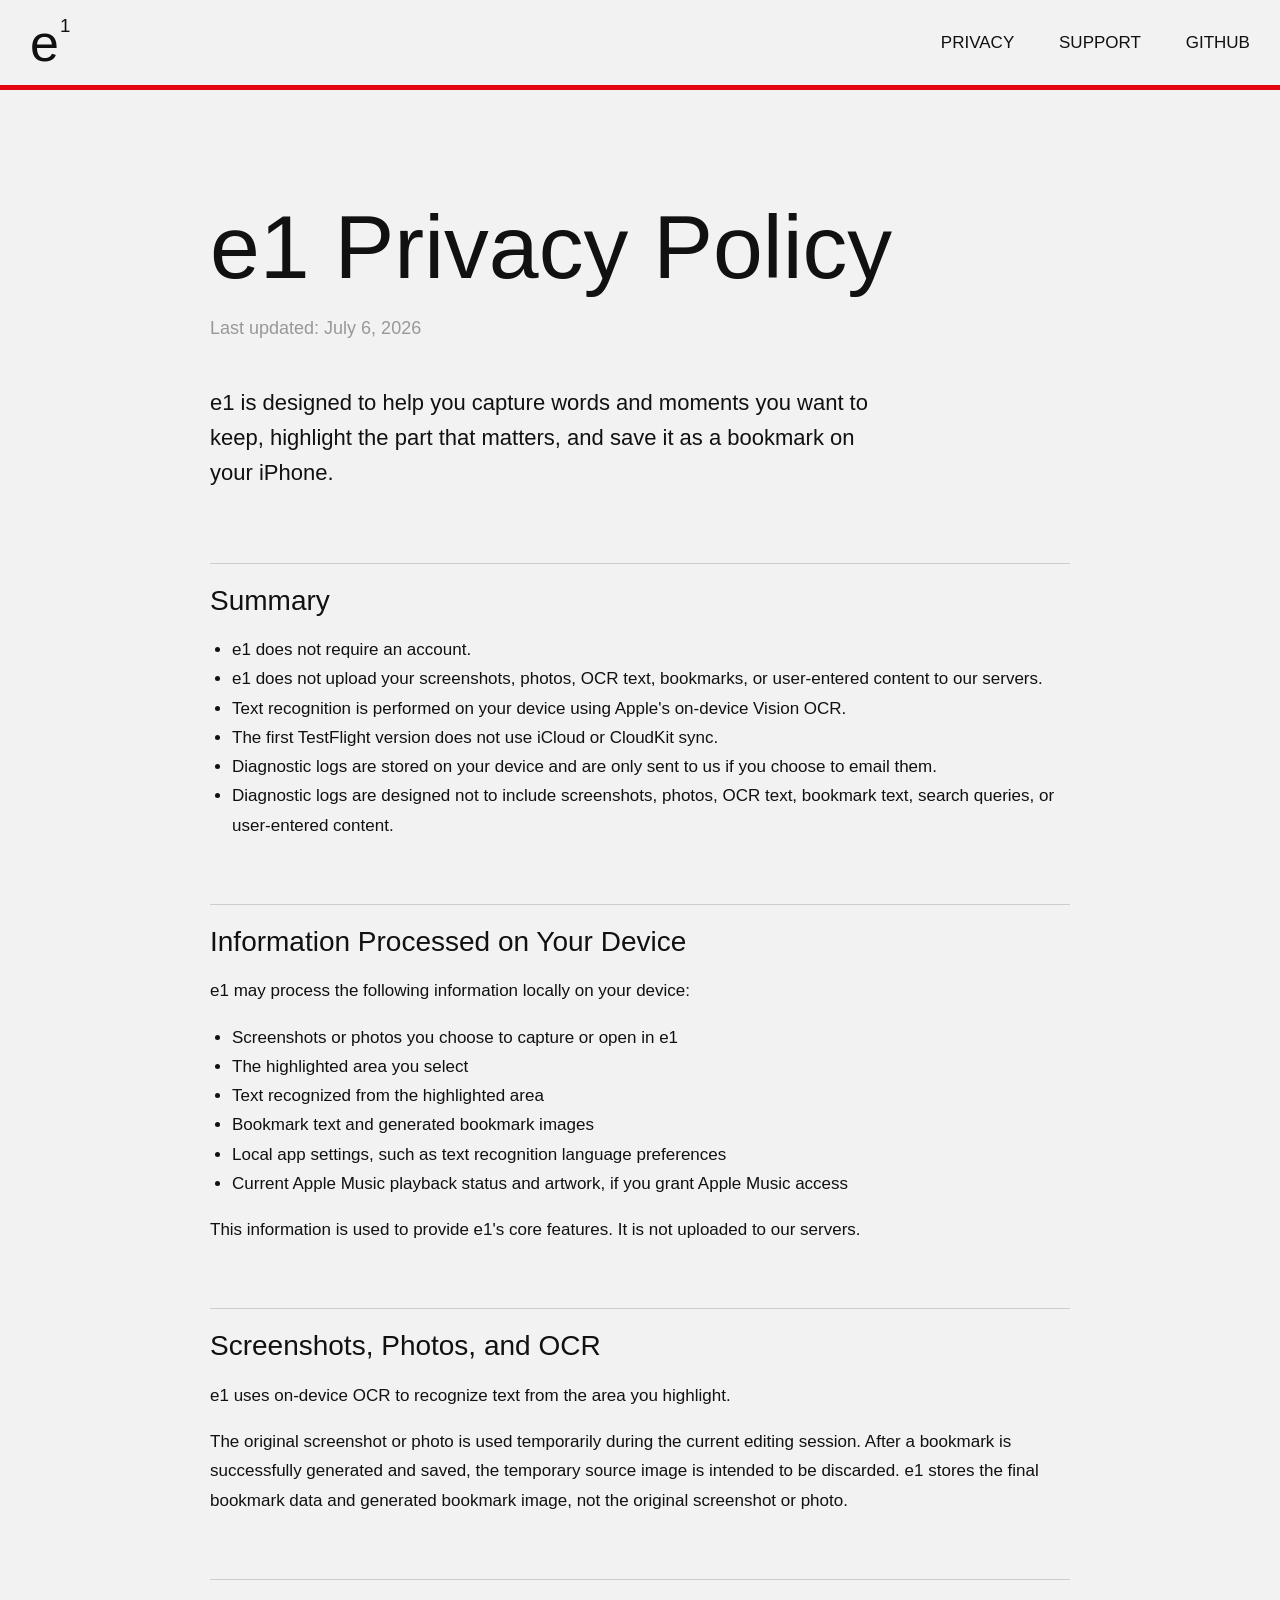
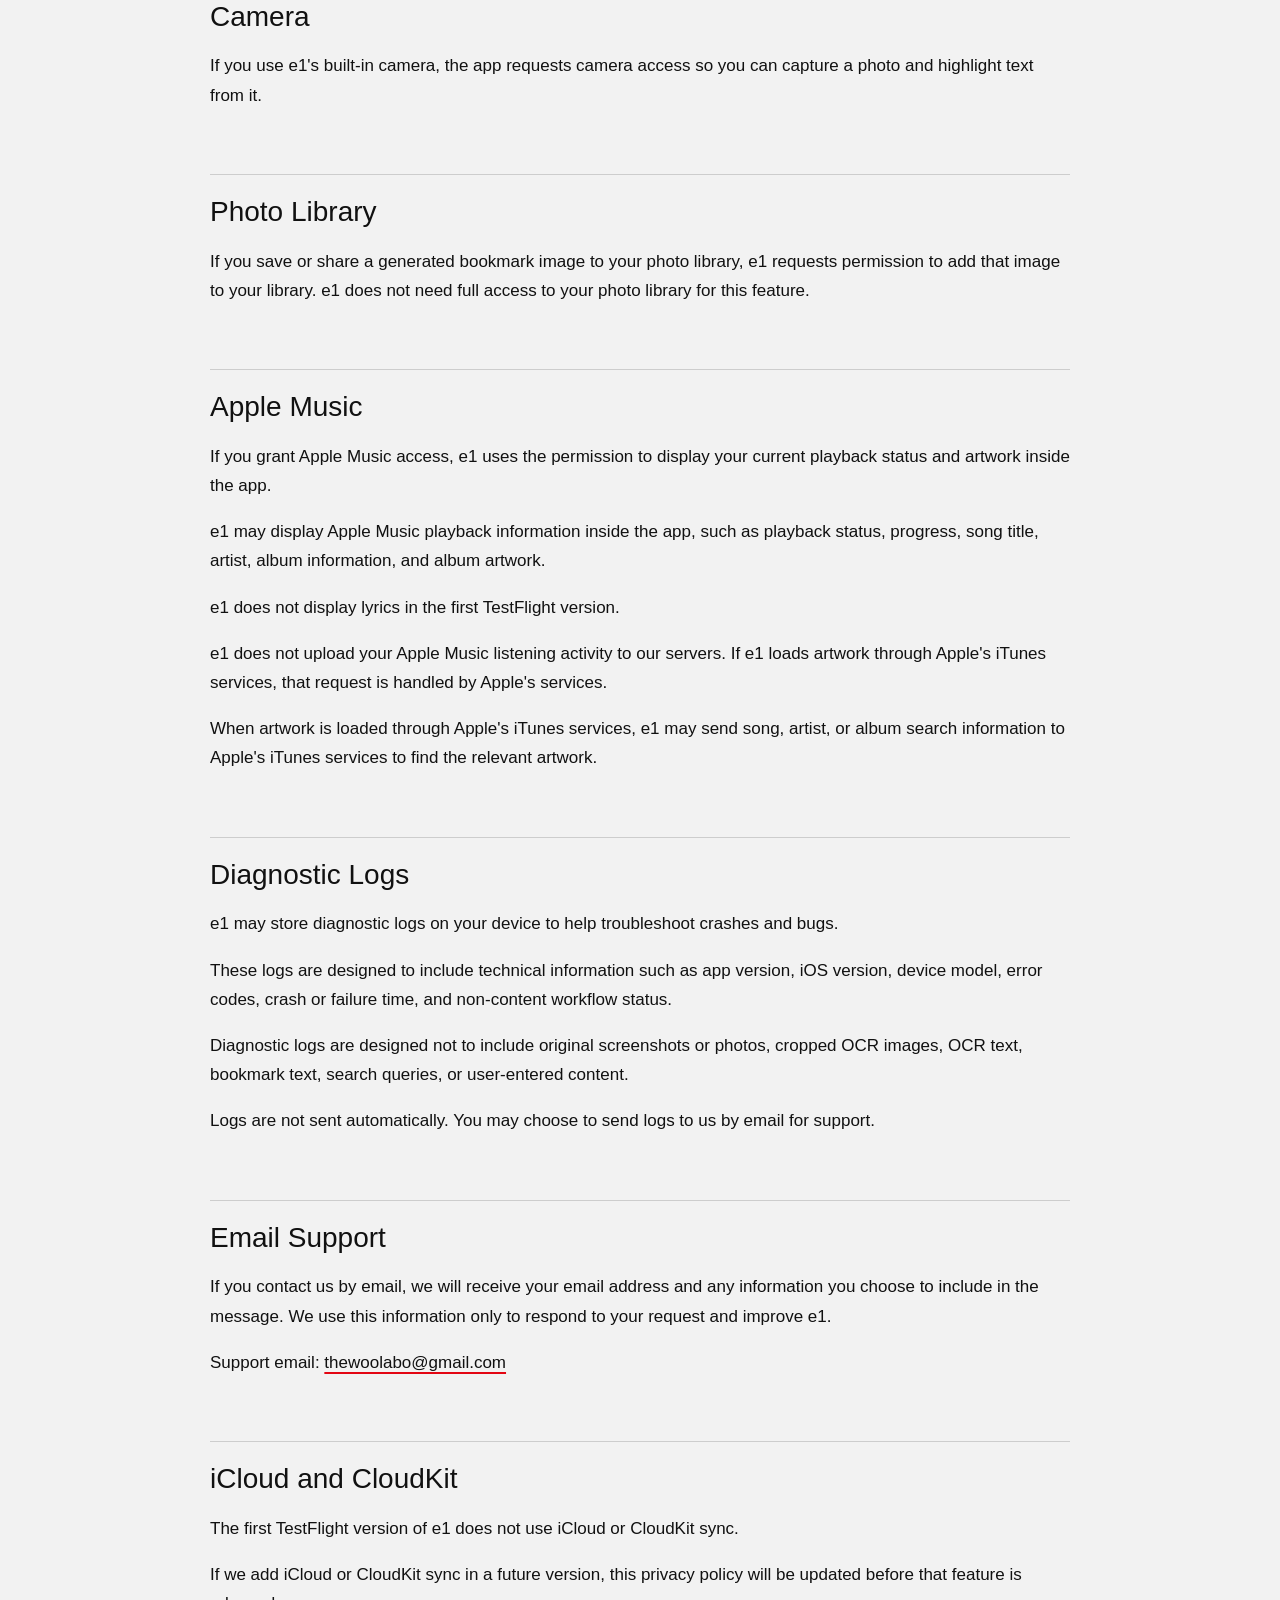
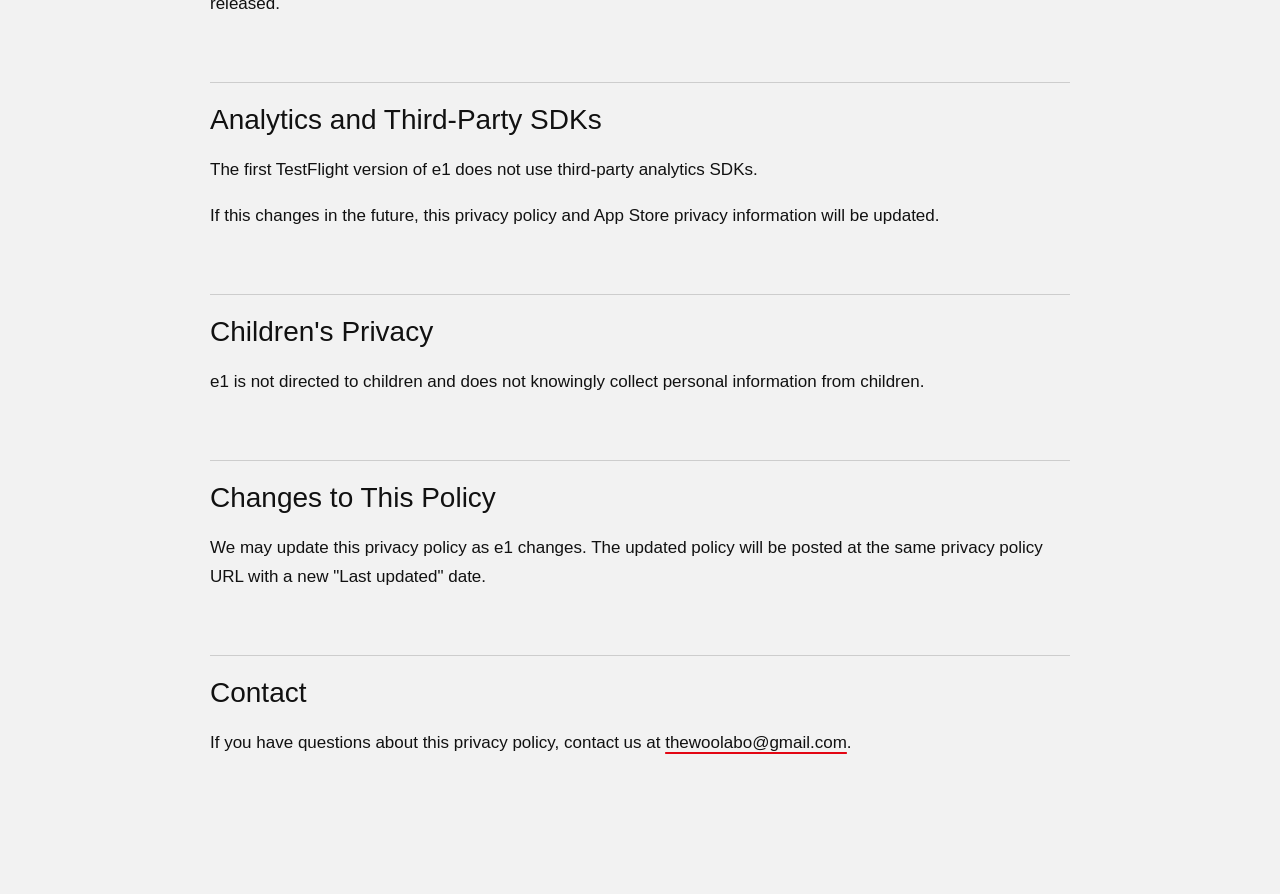
==== privacy-policy/index.html @ 87cb9648 "Add e1 site favicon" ====
<!doctype html>
<html lang="en">
<head>
  <meta charset="utf-8">
  <meta name="viewport" content="width=device-width, initial-scale=1">
  <meta name="theme-color" content="#f2f2f2">
  <meta name="description" content="Privacy Policy for the e1 iPhone app.">
  <title>e1 Privacy Policy</title>
  <link rel="icon" type="image/png" href="/assets/favicon.png">
  <link rel="stylesheet" href="/styles.css">
</head>
<body class="legal-page">
  <header class="site-header">
    <a class="brand-mark" href="/" aria-label="e1 home">e<sup>1</sup></a>
    <nav class="site-nav" aria-label="Primary navigation">
      <a href="/privacy-policy/" aria-current="page">Privacy</a>
      <a href="/support/">Support</a>
      <a href="https://github.com/woolabo" rel="noreferrer">GitHub</a>
    </nav>
  </header>

  <main class="document-layout">
    <article class="document">
      <h1>e1 Privacy Policy</h1>
      <p class="updated">Last updated: July 6, 2026</p>

      <p class="lede">e1 is designed to help you capture words and moments you want to keep, highlight the part that matters, and save it as a bookmark on your iPhone.</p>

  <h2>Summary</h2>
  <ul>
    <li>e1 does not require an account.</li>
    <li>e1 does not upload your screenshots, photos, OCR text, bookmarks, or user-entered content to our servers.</li>
    <li>Text recognition is performed on your device using Apple's on-device Vision OCR.</li>
    <li>The first TestFlight version does not use iCloud or CloudKit sync.</li>
    <li>Diagnostic logs are stored on your device and are only sent to us if you choose to email them.</li>
    <li>Diagnostic logs are designed not to include screenshots, photos, OCR text, bookmark text, search queries, or user-entered content.</li>
  </ul>

  <h2>Information Processed on Your Device</h2>
  <p>e1 may process the following information locally on your device:</p>
  <ul>
    <li>Screenshots or photos you choose to capture or open in e1</li>
    <li>The highlighted area you select</li>
    <li>Text recognized from the highlighted area</li>
    <li>Bookmark text and generated bookmark images</li>
    <li>Local app settings, such as text recognition language preferences</li>
    <li>Current Apple Music playback status and artwork, if you grant Apple Music access</li>
  </ul>
  <p>This information is used to provide e1's core features. It is not uploaded to our servers.</p>

  <h2>Screenshots, Photos, and OCR</h2>
  <p>e1 uses on-device OCR to recognize text from the area you highlight.</p>
  <p>The original screenshot or photo is used temporarily during the current editing session. After a bookmark is successfully generated and saved, the temporary source image is intended to be discarded. e1 stores the final bookmark data and generated bookmark image, not the original screenshot or photo.</p>

  <h2>Camera</h2>
  <p>If you use e1's built-in camera, the app requests camera access so you can capture a photo and highlight text from it.</p>

  <h2>Photo Library</h2>
  <p>If you save or share a generated bookmark image to your photo library, e1 requests permission to add that image to your library. e1 does not need full access to your photo library for this feature.</p>

  <h2>Apple Music</h2>
  <p>If you grant Apple Music access, e1 uses the permission to display your current playback status and artwork inside the app.</p>
  <p>e1 may display Apple Music playback information inside the app, such as playback status, progress, song title, artist, album information, and album artwork.</p>
  <p>e1 does not display lyrics in the first TestFlight version.</p>
  <p>e1 does not upload your Apple Music listening activity to our servers. If e1 loads artwork through Apple's iTunes services, that request is handled by Apple's services.</p>
  <p>When artwork is loaded through Apple's iTunes services, e1 may send song, artist, or album search information to Apple's iTunes services to find the relevant artwork.</p>

  <h2>Diagnostic Logs</h2>
  <p>e1 may store diagnostic logs on your device to help troubleshoot crashes and bugs.</p>
  <p>These logs are designed to include technical information such as app version, iOS version, device model, error codes, crash or failure time, and non-content workflow status.</p>
  <p>Diagnostic logs are designed not to include original screenshots or photos, cropped OCR images, OCR text, bookmark text, search queries, or user-entered content.</p>
  <p>Logs are not sent automatically. You may choose to send logs to us by email for support.</p>

  <h2>Email Support</h2>
  <p>If you contact us by email, we will receive your email address and any information you choose to include in the message. We use this information only to respond to your request and improve e1.</p>
  <p>Support email: <a href="mailto:thewoolabo@gmail.com">thewoolabo@gmail.com</a></p>

  <h2>iCloud and CloudKit</h2>
  <p>The first TestFlight version of e1 does not use iCloud or CloudKit sync.</p>
  <p>If we add iCloud or CloudKit sync in a future version, this privacy policy will be updated before that feature is released.</p>

  <h2>Analytics and Third-Party SDKs</h2>
  <p>The first TestFlight version of e1 does not use third-party analytics SDKs.</p>
  <p>If this changes in the future, this privacy policy and App Store privacy information will be updated.</p>

  <h2>Children's Privacy</h2>
  <p>e1 is not directed to children and does not knowingly collect personal information from children.</p>

  <h2>Changes to This Policy</h2>
  <p>We may update this privacy policy as e1 changes. The updated policy will be posted at the same privacy policy URL with a new "Last updated" date.</p>

  <h2>Contact</h2>
      <p>If you have questions about this privacy policy, contact us at <a href="mailto:thewoolabo@gmail.com">thewoolabo@gmail.com</a>.</p>
    </article>
  </main>
</body>
</html>
---- styles.css ----
:root {
  --paper: #f2f2f2;
  --ink: #111111;
  --red: #e30613;
  --blue: #0055cc;
  --yellow: #ffd100;
  --muted: #989898;
  --line: #cdcdcd;
  --header-height: 90px;
  --action-height: 116px;
  color-scheme: light;
  font-family: "Helvetica Neue", Helvetica, Arial, sans-serif;
  font-synthesis: none;
}

* {
  box-sizing: border-box;
}

html {
  background: var(--paper);
  color: var(--ink);
}

body {
  margin: 0;
  background: var(--paper);
  color: var(--ink);
}

a {
  color: inherit;
}

.home-page {
  min-height: 100dvh;
  display: grid;
  grid-template-rows: var(--header-height) minmax(0, 1fr) var(--action-height);
  overflow: hidden;
}

.site-header {
  min-width: 0;
  display: flex;
  align-items: center;
  justify-content: space-between;
  gap: 28px;
  padding: 0 clamp(30px, 2.35vw, 48px);
  border-bottom: 5px solid var(--red);
  background: var(--paper);
}

.brand-mark {
  display: inline-flex;
  align-items: flex-start;
  color: var(--ink);
  font-size: 52px;
  font-weight: 400;
  line-height: 1;
  letter-spacing: 0;
  text-decoration: none;
}

.brand-mark sup,
.action sup {
  position: relative;
  top: 0.02em;
  margin-left: 1px;
  font-size: 0.36em;
  line-height: 1;
}

.site-nav {
  display: flex;
  align-items: center;
  gap: clamp(32px, 3.5vw, 64px);
  white-space: nowrap;
}

.site-nav a {
  position: relative;
  color: var(--ink);
  font-size: 17px;
  font-weight: 400;
  line-height: 1;
  letter-spacing: 0;
  text-decoration: none;
  text-transform: uppercase;
}

.site-nav a::after {
  position: absolute;
  right: 0;
  bottom: -7px;
  left: 0;
  height: 1px;
  background: currentColor;
  content: "";
  opacity: 0;
  transform: scaleX(0.5);
  transition: opacity 160ms ease, transform 160ms ease;
}

.site-nav a:hover::after,
.site-nav a:focus-visible::after {
  opacity: 1;
  transform: scaleX(1);
}

.hero {
  min-height: 0;
  display: grid;
  grid-template-columns: repeat(12, minmax(0, 1fr));
  overflow: hidden;
  background:
    linear-gradient(to right, transparent calc(100% - 1px), rgba(205, 205, 205, 0.34) calc(100% - 1px)) 0 0 / 25% 100%,
    var(--paper);
}

.hero-copy {
  min-width: 0;
  grid-column: 1 / span 7;
  align-self: center;
  padding: clamp(28px, 4vw, 80px) 28px clamp(30px, 5vw, 78px) clamp(38px, 4.75vw, 80px);
}

.hero h1 {
  max-width: 910px;
  margin: 0;
  font-size: clamp(80px, 9.25vw, 158px);
  font-weight: 300;
  line-height: 0.91;
  letter-spacing: 0;
}

.hero-description {
  margin: clamp(36px, 5vh, 64px) 0 0;
  font-size: clamp(19px, 1.38vw, 24px);
  font-weight: 400;
  line-height: 1.48;
  letter-spacing: 0;
}

.hero-note {
  margin: clamp(48px, 8vh, 90px) 0 0;
  color: var(--muted);
  font-size: clamp(16px, 1.15vw, 20px);
  font-weight: 400;
  line-height: 1.4;
}

.device-stage {
  position: relative;
  min-width: 0;
  grid-column: 8 / -1;
  display: grid;
  place-items: center;
  padding: 20px 34px 28px 18px;
}

.iphone {
  position: relative;
  width: min(
    18.8vw,
    calc((100dvh - var(--header-height) - var(--action-height) - 56px) * 0.4613),
    314px
  );
  min-width: 200px;
  aspect-ratio: 393 / 852;
  border: 4px solid #66666a;
  border-radius: 55px;
  background: #161618;
  box-shadow:
    inset 0 0 0 2px #090909,
    inset 0 0 0 6px #2c2c2e,
    0 17px 22px rgba(17, 17, 17, 0.14);
}

.iphone-screen {
  position: absolute;
  inset: 9px;
  overflow: hidden;
  border: 1px solid #050505;
  border-radius: 43px;
  background: var(--paper);
}

.iphone-screen img {
  display: block;
  width: 100%;
  height: 100%;
  object-fit: cover;
  object-position: center;
  user-select: none;
}

.dynamic-island {
  position: absolute;
  top: 12px;
  left: 50%;
  width: 31%;
  height: 27px;
  border-radius: 999px;
  background: #050505;
  box-shadow: inset -9px 0 12px rgba(255, 255, 255, 0.025);
  transform: translateX(-50%);
}

.iphone-button {
  position: absolute;
  z-index: -1;
  display: block;
  width: 4px;
  border-radius: 3px 0 0 3px;
  background: #46464a;
}

.iphone-button-silent {
  top: 106px;
  left: -7px;
  height: 29px;
}

.iphone-button-volume-up {
  top: 155px;
  left: -7px;
  height: 55px;
}

.iphone-button-volume-down {
  top: 220px;
  left: -7px;
  height: 55px;
}

.iphone-button-power {
  top: 170px;
  right: -7px;
  height: 83px;
  border-radius: 0 3px 3px 0;
}

.action-grid {
  display: grid;
  grid-template-columns: repeat(4, minmax(0, 1fr));
  border-top: 1px solid var(--line);
}

.action {
  min-width: 0;
  display: flex;
  align-items: center;
  justify-content: space-between;
  gap: 20px;
  padding: 0 clamp(30px, 2.65vw, 48px);
  border-right: 1px solid var(--line);
  font-size: clamp(17px, 1.35vw, 21px);
  font-weight: 400;
  line-height: 1;
  letter-spacing: 0.065em;
  text-decoration: none;
  text-transform: uppercase;
  transition: filter 150ms ease;
}

.action:last-child {
  border-right: 0;
}

.action:hover,
.action:focus-visible {
  filter: brightness(0.94);
  outline: none;
}

.action-shortcut {
  color: #ffffff;
  background: var(--red);
}

.action-shortcut[aria-disabled="true"] {
  cursor: default;
}

.action-privacy {
  color: #ffffff;
  background: var(--blue);
}

.action-support {
  color: var(--ink);
  background: var(--yellow);
}

.action-about {
  color: var(--ink);
  background: var(--paper);
}

.action-arrow {
  flex: 0 0 auto;
  font-size: 42px;
  font-weight: 300;
  line-height: 1;
  letter-spacing: 0;
}

.legal-page {
  min-height: 100dvh;
  background: var(--paper);
}

.legal-page .site-header {
  position: sticky;
  top: 0;
  z-index: 2;
  height: var(--header-height);
}

.document-layout {
  display: grid;
  grid-template-columns: minmax(26px, 1fr) minmax(0, 860px) minmax(26px, 1fr);
  min-height: calc(100dvh - var(--header-height));
}

.document {
  grid-column: 2;
  padding: clamp(72px, 9vw, 136px) 0 120px;
}

.document h1 {
  max-width: 780px;
  margin: 0 0 24px;
  font-size: clamp(52px, 7vw, 104px);
  font-weight: 300;
  line-height: 0.95;
  letter-spacing: 0;
}

.document .updated,
.document .lede {
  color: var(--muted);
  font-size: 18px;
  line-height: 1.6;
}

.document .lede {
  max-width: 690px;
  margin: 42px 0 72px;
  color: var(--ink);
  font-size: 22px;
}

.document h2 {
  margin: 64px 0 18px;
  padding-top: 20px;
  border-top: 1px solid var(--line);
  font-size: 28px;
  font-weight: 500;
  line-height: 1.2;
}

.document p,
.document li {
  font-size: 17px;
  line-height: 1.72;
}

.document ul {
  padding-left: 22px;
}

.document a {
  text-decoration-color: var(--red);
  text-decoration-thickness: 2px;
  text-underline-offset: 4px;
}

.support-actions {
  display: grid;
  grid-template-columns: 1fr 1fr;
  margin-top: 58px;
  border: 1px solid var(--line);
}

.support-actions a {
  display: flex;
  min-height: 112px;
  align-items: center;
  justify-content: space-between;
  padding: 28px 32px;
  border-right: 1px solid var(--line);
  font-size: 20px;
  text-decoration: none;
  text-transform: uppercase;
}

.support-actions a:last-child {
  border-right: 0;
}

@media (max-width: 1100px) {
  :root {
    --header-height: 78px;
    --action-height: 104px;
  }

  .hero-copy {
    grid-column: 1 / span 7;
    padding-left: 38px;
  }

  .hero h1 {
    font-size: clamp(68px, 8.6vw, 104px);
  }

  .iphone {
    width: min(
      27vw,
      calc((100dvh - var(--header-height) - var(--action-height) - 48px) * 0.4613),
      310px
    );
    min-width: 220px;
  }

  .action {
    padding: 0 26px;
  }

  .action-arrow {
    font-size: 34px;
  }
}

@media (max-width: 760px) {
  :root {
    --header-height: 72px;
  }

  .home-page {
    display: block;
    overflow: visible;
  }

  .site-header {
    height: var(--header-height);
    padding: 0 20px;
    border-bottom-width: 4px;
  }

  .brand-mark {
    font-size: 42px;
  }

  .site-nav {
    gap: 20px;
  }

  .site-nav a {
    font-size: 13px;
  }

  .site-nav a:last-child {
    display: none;
  }

  .hero {
    display: flex;
    min-height: auto;
    flex-direction: column;
    background: var(--paper);
  }

  .hero-copy {
    padding: 66px 20px 54px;
  }

  .hero h1 {
    font-size: clamp(62px, 19vw, 92px);
  }

  .hero-description {
    margin-top: 36px;
    font-size: 18px;
  }

  .hero-description br {
    display: none;
  }

  .hero-note {
    margin-top: 42px;
    font-size: 15px;
  }

  .device-stage {
    min-height: 640px;
    padding: 34px 20px 64px;
    border-top: 1px solid var(--line);
  }

  .iphone {
    width: min(76vw, 318px);
    min-width: 0;
  }

  .action-grid {
    grid-template-columns: 1fr 1fr;
  }

  .action {
    min-height: 100px;
    padding: 0 20px;
    border-bottom: 1px solid var(--line);
    font-size: 14px;
  }

  .action:nth-child(2) {
    border-right: 0;
  }

  .action-arrow {
    font-size: 30px;
  }

  .document-layout {
    display: block;
    min-height: 0;
    padding: 0 20px;
  }

  .document {
    padding: 68px 0 88px;
  }

  .document h1 {
    font-size: clamp(48px, 15vw, 72px);
  }

  .document .lede {
    margin-bottom: 52px;
    font-size: 19px;
  }

  .document h2 {
    margin-top: 52px;
    font-size: 24px;
  }

  .support-actions {
    grid-template-columns: 1fr;
  }

  .support-actions a,
  .support-actions a:last-child {
    border-right: 0;
  }

  .support-actions a:first-child {
    border-bottom: 1px solid var(--line);
  }
}

@media (max-width: 430px) {
  .site-nav {
    gap: 16px;
  }

  .site-nav a {
    font-size: 12px;
  }

  .hero h1 {
    font-size: 17.5vw;
  }

  .device-stage {
    min-height: 600px;
  }

  .action {
    letter-spacing: 0.035em;
  }
}

@media (prefers-reduced-motion: reduce) {
  *,
  *::before,
  *::after {
    scroll-behavior: auto !important;
    transition-duration: 0.01ms !important;
  }
}
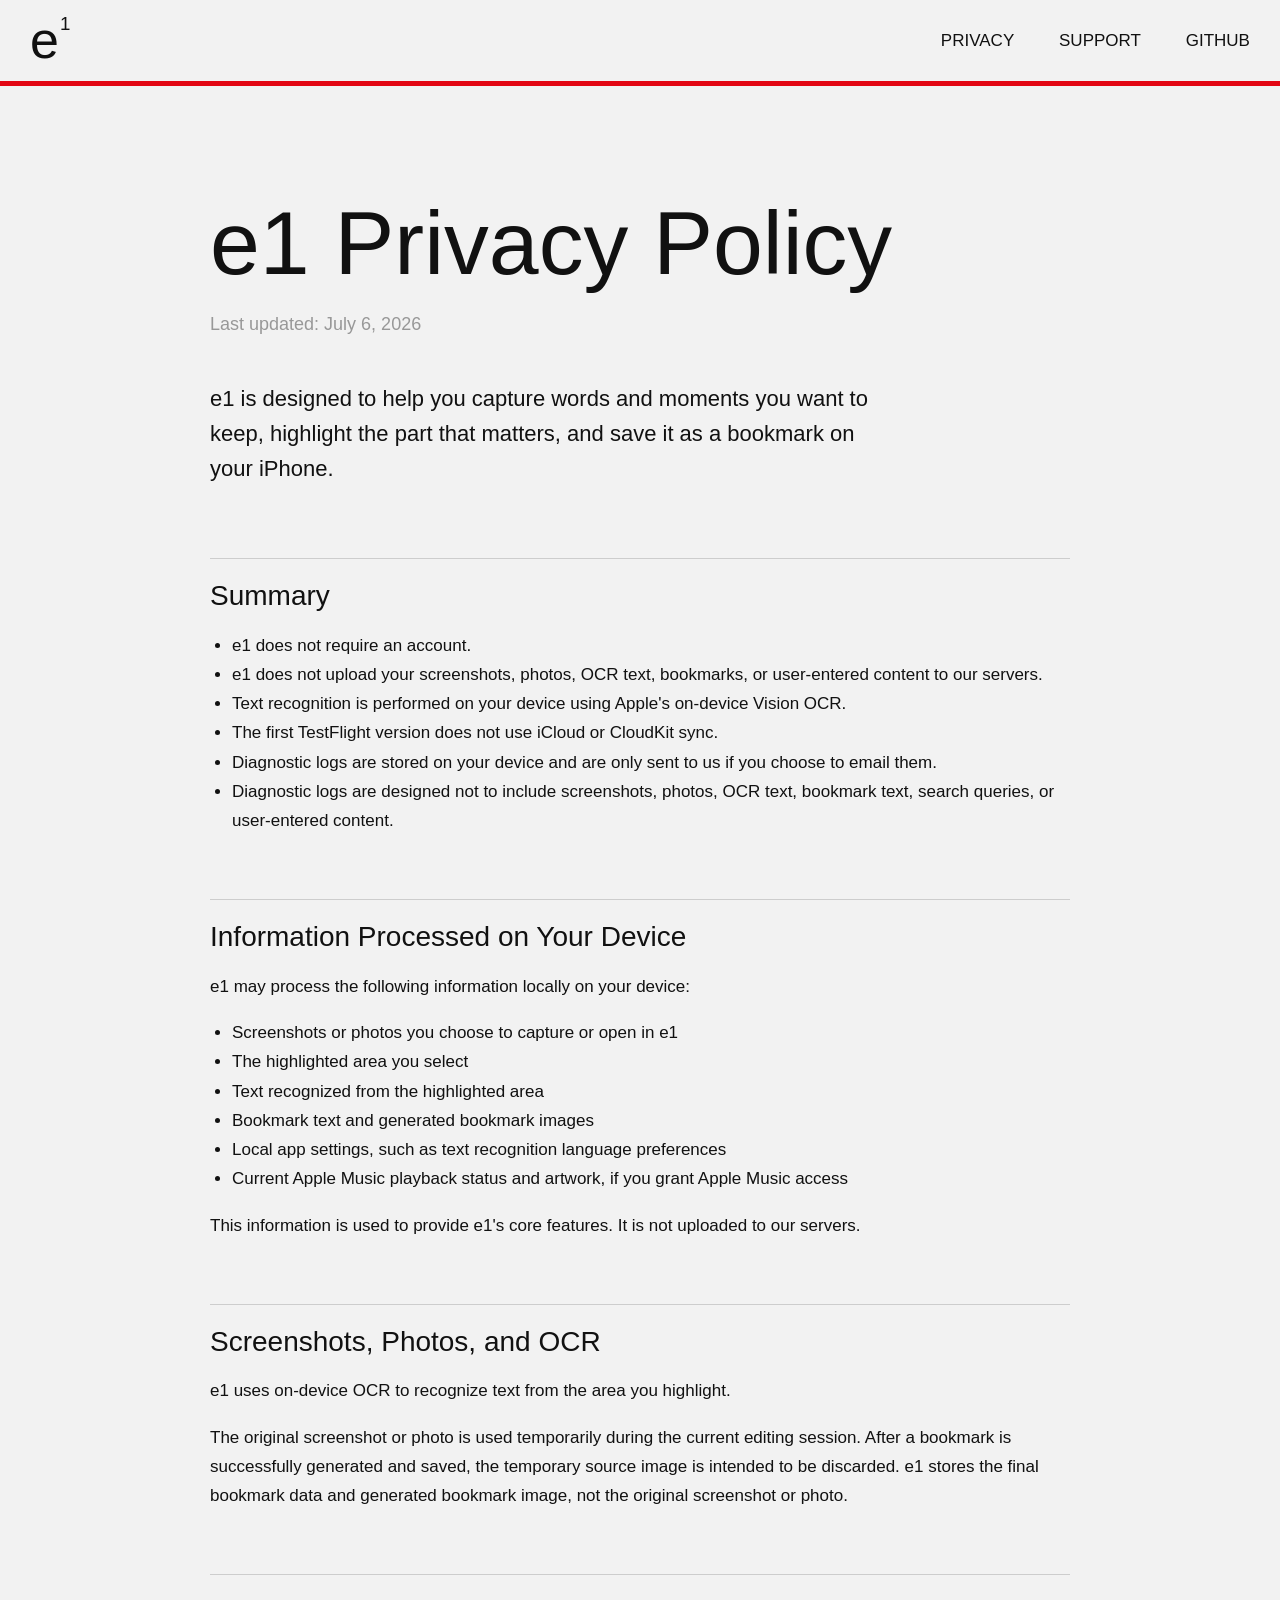
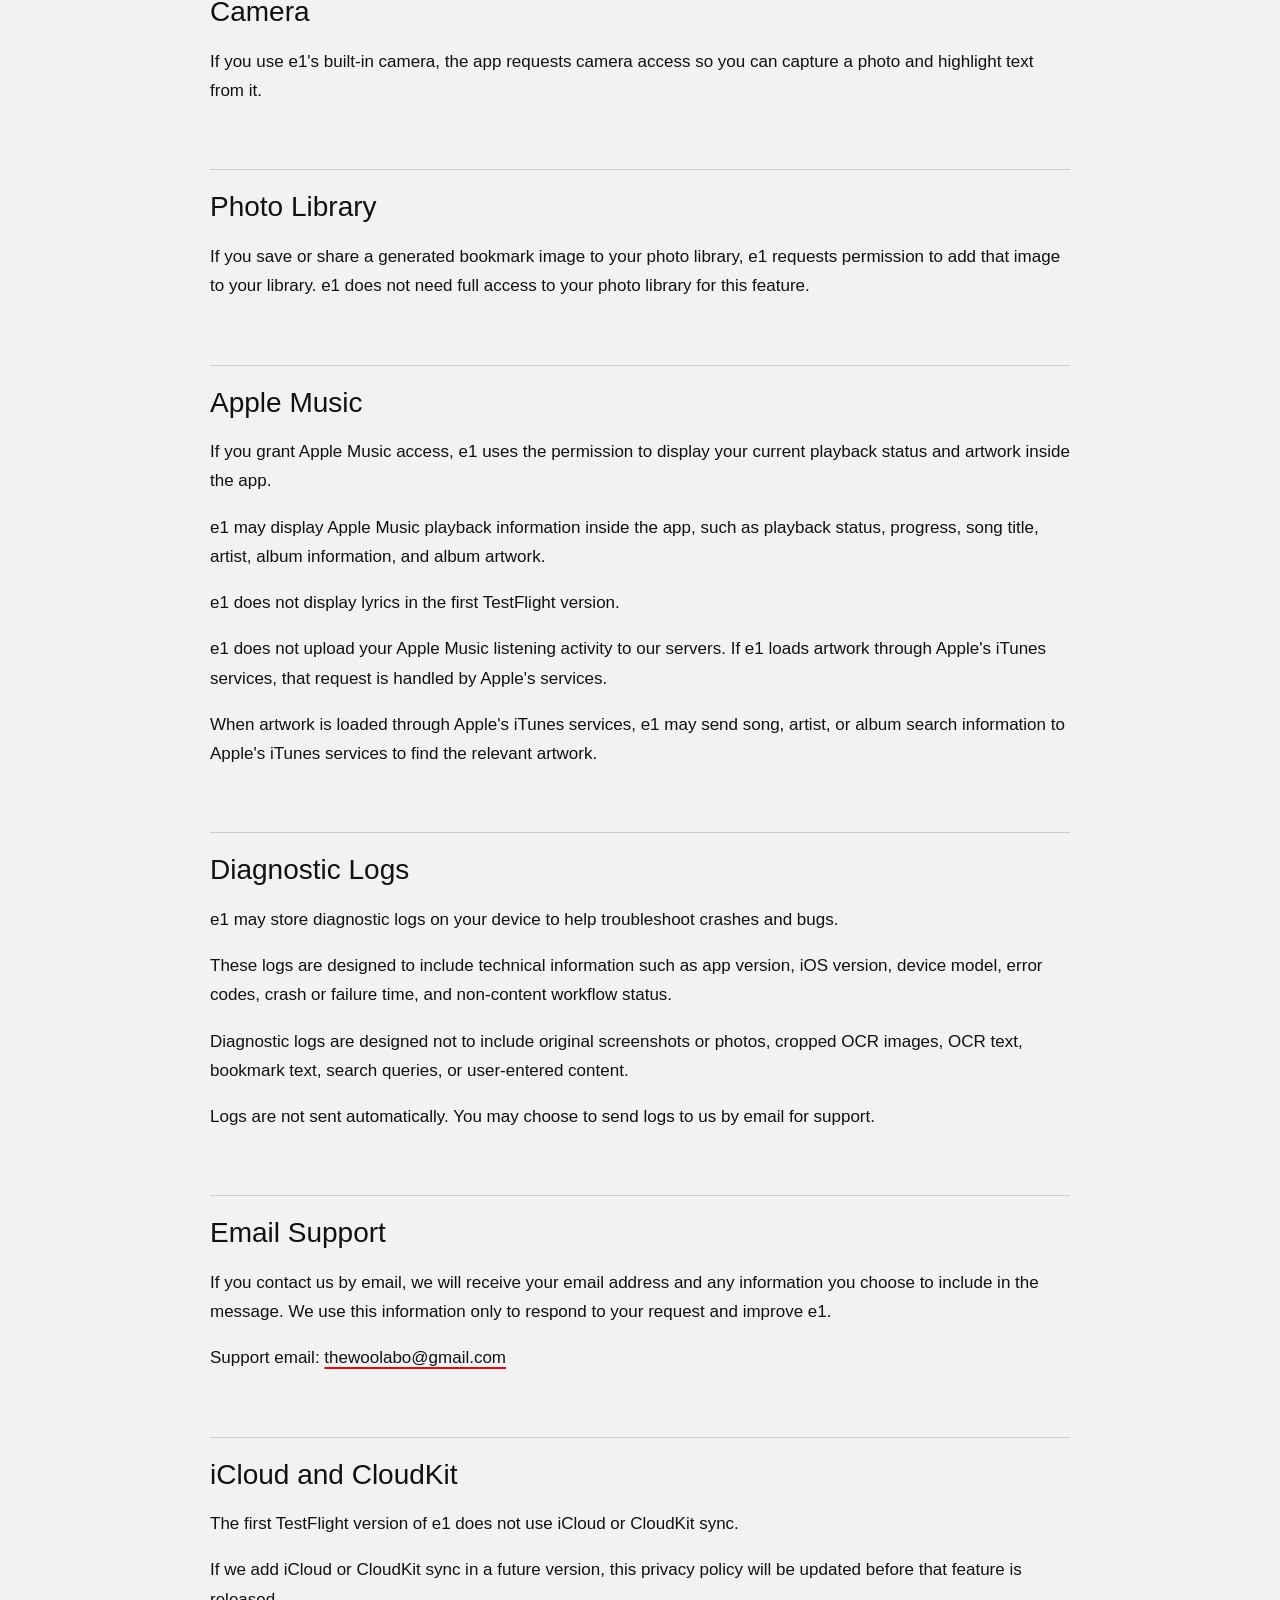
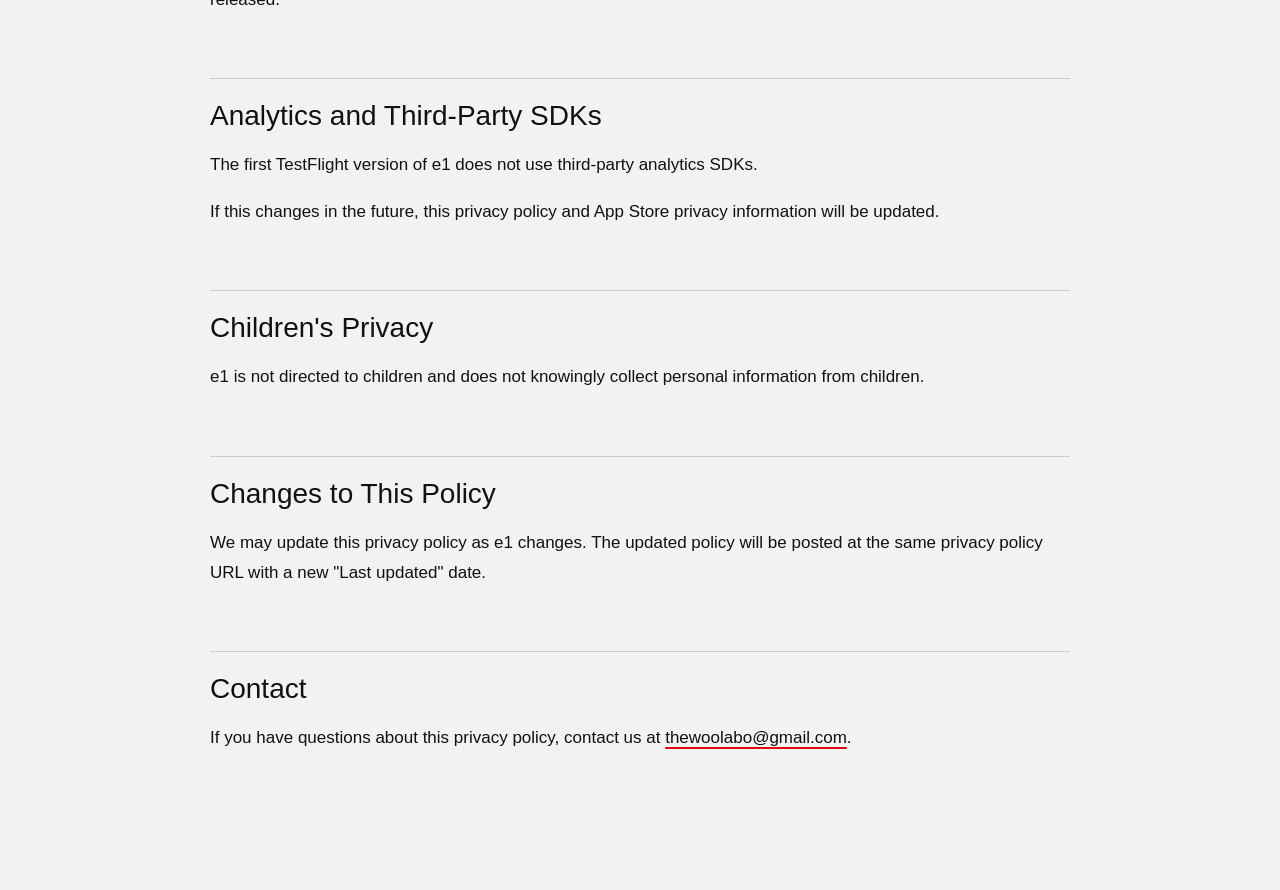
==== commit c988d531: "Add localized shortcut downloads" ====
--- a/privacy-policy/index.html
+++ b/privacy-policy/index.html
@@ -6,7 +6,8 @@
   <meta name="theme-color" content="#f2f2f2">
   <meta name="description" content="Privacy Policy for the e1 iPhone app.">
   <title>e1 Privacy Policy</title>
-  <link rel="icon" type="image/png" href="/assets/favicon.png">
+  <link rel="icon" type="image/png" href="/assets/app-icon.png">
+  <link rel="apple-touch-icon" href="/assets/app-icon.png">
   <link rel="stylesheet" href="/styles.css">
 </head>
 <body class="legal-page">
--- a/styles.css
+++ b/styles.css
@@ -6,8 +6,8 @@
   --yellow: #ffd100;
   --muted: #989898;
   --line: #cdcdcd;
-  --header-height: 90px;
-  --action-height: 116px;
+  --header-height: clamp(72px, 9.5dvh, 90px);
+  --action-height: clamp(92px, 12.3dvh, 116px);
   color-scheme: light;
   font-family: "Helvetica Neue", Helvetica, Arial, sans-serif;
   font-synthesis: none;
@@ -112,9 +112,7 @@
   display: grid;
   grid-template-columns: repeat(12, minmax(0, 1fr));
   overflow: hidden;
-  background:
-    linear-gradient(to right, transparent calc(100% - 1px), rgba(205, 205, 205, 0.34) calc(100% - 1px)) 0 0 / 25% 100%,
-    var(--paper);
+  background: var(--paper);
 }
 
 .hero-copy {
@@ -149,6 +147,14 @@
   line-height: 1.4;
 }
 
+.apple-trademark {
+  max-width: 520px;
+  margin: 20px 0 0;
+  color: var(--muted);
+  font-size: 11px;
+  line-height: 1.45;
+}
+
 .device-stage {
   position: relative;
   min-width: 0;
@@ -160,84 +166,49 @@
 
 .iphone {
   position: relative;
-  width: min(
-    18.8vw,
-    calc((100dvh - var(--header-height) - var(--action-height) - 56px) * 0.4613),
-    314px
+  height: min(
+    calc(100dvh - var(--header-height) - var(--action-height) - 56px),
+    680px
   );
-  min-width: 200px;
-  aspect-ratio: 393 / 852;
-  border: 4px solid #66666a;
-  border-radius: 55px;
-  background: #161618;
-  box-shadow:
-    inset 0 0 0 2px #090909,
-    inset 0 0 0 6px #2c2c2e,
-    0 17px 22px rgba(17, 17, 17, 0.14);
-}
-
-.iphone-screen {
+  min-height: 440px;
+  aspect-ratio: 1350 / 2760;
+}
+
+.iphone-hardware {
   position: absolute;
-  inset: 9px;
+  inset: 0;
+  display: block;
+  width: 100%;
+  height: 100%;
+  object-fit: contain;
+  user-select: none;
+}
+
+.iphone-screen-mask {
+  position: absolute;
+  /* Exact Screen layer bounds from Apple's iPhone 17 Pro portrait PSD. */
+  top: 2.5%;
+  left: 5.333333%;
+  width: 89.333333%;
+  height: 95%;
   overflow: hidden;
-  border: 1px solid #050505;
-  border-radius: 43px;
-  background: var(--paper);
-}
-
-.iphone-screen img {
+  -webkit-mask-image: url("/assets/apple/iphone-17-pro-screen-mask.png");
+  -webkit-mask-position: center;
+  -webkit-mask-repeat: no-repeat;
+  -webkit-mask-size: 100% 100%;
+  mask-image: url("/assets/apple/iphone-17-pro-screen-mask.png");
+  mask-position: center;
+  mask-repeat: no-repeat;
+  mask-size: 100% 100%;
+}
+
+.iphone-screen-mask img {
   display: block;
   width: 100%;
   height: 100%;
   object-fit: cover;
   object-position: center;
   user-select: none;
-}
-
-.dynamic-island {
-  position: absolute;
-  top: 12px;
-  left: 50%;
-  width: 31%;
-  height: 27px;
-  border-radius: 999px;
-  background: #050505;
-  box-shadow: inset -9px 0 12px rgba(255, 255, 255, 0.025);
-  transform: translateX(-50%);
-}
-
-.iphone-button {
-  position: absolute;
-  z-index: -1;
-  display: block;
-  width: 4px;
-  border-radius: 3px 0 0 3px;
-  background: #46464a;
-}
-
-.iphone-button-silent {
-  top: 106px;
-  left: -7px;
-  height: 29px;
-}
-
-.iphone-button-volume-up {
-  top: 155px;
-  left: -7px;
-  height: 55px;
-}
-
-.iphone-button-volume-down {
-  top: 220px;
-  left: -7px;
-  height: 55px;
-}
-
-.iphone-button-power {
-  top: 170px;
-  right: -7px;
-  height: 83px;
-  border-radius: 0 3px 3px 0;
 }
 
 .action-grid {
@@ -278,10 +249,6 @@
   background: var(--red);
 }
 
-.action-shortcut[aria-disabled="true"] {
-  cursor: default;
-}
-
 .action-privacy {
   color: #ffffff;
   background: var(--blue);
@@ -303,6 +270,148 @@
   font-weight: 300;
   line-height: 1;
   letter-spacing: 0;
+}
+
+.shortcuts-page {
+  min-height: 100dvh;
+  background: var(--paper);
+}
+
+.shortcuts-page .site-header {
+  height: var(--header-height);
+}
+
+.shortcuts-main {
+  min-height: calc(100dvh - var(--header-height));
+}
+
+.shortcuts-intro {
+  min-height: clamp(230px, 31dvh, 300px);
+  display: grid;
+  grid-template-columns: repeat(12, minmax(0, 1fr));
+  align-items: end;
+  padding: clamp(40px, 5.2vw, 76px) clamp(30px, 3.2vw, 52px) 34px;
+}
+
+.shortcuts-title {
+  grid-column: 1 / span 7;
+  margin: 0;
+  font-size: clamp(64px, 6.7vw, 104px);
+  font-weight: 300;
+  line-height: 0.9;
+  letter-spacing: 0;
+}
+
+.shortcuts-copy {
+  grid-column: 9 / -1;
+  align-self: end;
+  padding-bottom: 4px;
+}
+
+.shortcuts-copy p {
+  margin: 0;
+  font-size: clamp(17px, 1.3vw, 21px);
+  line-height: 1.45;
+}
+
+.shortcuts-copy .shortcut-count {
+  margin-top: 18px;
+  color: var(--muted);
+  font-size: 12px;
+  letter-spacing: 0.08em;
+  text-transform: uppercase;
+}
+
+.shortcut-grid {
+  display: grid;
+  grid-template-columns: repeat(3, minmax(0, 1fr));
+  border-top: 1px solid var(--line);
+}
+
+.shortcut-card,
+.shortcut-grid-spacer {
+  min-width: 0;
+  min-height: clamp(96px, 12.2dvh, 118px);
+  border-right: 1px solid var(--line);
+  border-bottom: 1px solid var(--line);
+}
+
+.shortcut-card:nth-child(3n),
+.shortcut-grid-spacer {
+  border-right: 0;
+}
+
+.shortcut-card {
+  display: grid;
+  grid-template-columns: minmax(0, 1fr) auto;
+  grid-template-rows: auto 1fr auto;
+  column-gap: 22px;
+  padding: 19px clamp(24px, 3.1vw, 48px) 17px;
+  color: var(--ink);
+  text-decoration: none;
+  transition: background-color 150ms ease, color 150ms ease;
+}
+
+.shortcut-code {
+  grid-column: 1;
+  font-size: 13px;
+  line-height: 1;
+  letter-spacing: 0.04em;
+}
+
+.shortcut-name {
+  min-width: 0;
+  grid-column: 1;
+  align-self: center;
+  font-size: clamp(24px, 2.1vw, 32px);
+  font-weight: 400;
+  line-height: 1.05;
+  letter-spacing: 0;
+}
+
+.shortcut-arrow {
+  grid-column: 2;
+  grid-row: 1 / -1;
+  align-self: center;
+  font-size: 34px;
+  font-weight: 300;
+  line-height: 1;
+}
+
+.shortcut-recommendation {
+  grid-column: 1;
+  font-size: 10px;
+  line-height: 1;
+  letter-spacing: 0.09em;
+  text-transform: uppercase;
+}
+
+.shortcut-card:hover,
+.shortcut-card:focus-visible {
+  background: #e8e8e8;
+  outline: none;
+}
+
+.shortcut-card.is-recommended {
+  color: #ffffff;
+  background: var(--blue);
+}
+
+.shortcut-card.is-recommended:hover,
+.shortcut-card.is-recommended:focus-visible {
+  background: #004bb5;
+}
+
+.shortcut-card.is-red {
+  color: var(--red);
+}
+
+.shortcut-card.is-yellow {
+  color: #8a6b00;
+}
+
+.shortcut-name[dir="rtl"] {
+  text-align: right;
 }
 
 .legal-page {
@@ -414,15 +523,6 @@
     font-size: clamp(68px, 8.6vw, 104px);
   }
 
-  .iphone {
-    width: min(
-      27vw,
-      calc((100dvh - var(--header-height) - var(--action-height) - 48px) * 0.4613),
-      310px
-    );
-    min-width: 220px;
-  }
-
   .action {
     padding: 0 26px;
   }
@@ -493,6 +593,10 @@
     font-size: 15px;
   }
 
+  .apple-trademark {
+    margin-top: 16px;
+  }
+
   .device-stage {
     min-height: 640px;
     padding: 34px 20px 64px;
@@ -501,7 +605,8 @@
 
   .iphone {
     width: min(76vw, 318px);
-    min-width: 0;
+    height: auto;
+    min-height: 0;
   }
 
   .action-grid {
@@ -521,6 +626,56 @@
 
   .action-arrow {
     font-size: 30px;
+  }
+
+  .shortcuts-intro {
+    min-height: 310px;
+    display: block;
+    padding: 62px 20px 38px;
+  }
+
+  .shortcuts-title {
+    font-size: clamp(58px, 17vw, 78px);
+  }
+
+  .shortcuts-copy {
+    margin-top: 38px;
+    padding: 0;
+  }
+
+  .shortcuts-copy p {
+    font-size: 17px;
+  }
+
+  .shortcuts-copy .shortcut-count {
+    margin-top: 14px;
+    font-size: 11px;
+  }
+
+  .shortcut-grid {
+    grid-template-columns: 1fr;
+  }
+
+  .shortcut-card,
+  .shortcut-grid-spacer {
+    min-height: 92px;
+    border-right: 0;
+  }
+
+  .shortcut-card {
+    padding: 16px 20px 14px;
+  }
+
+  .shortcut-name {
+    font-size: 25px;
+  }
+
+  .shortcut-arrow {
+    font-size: 30px;
+  }
+
+  .shortcut-grid-spacer {
+    display: none;
   }
 
   .document-layout {
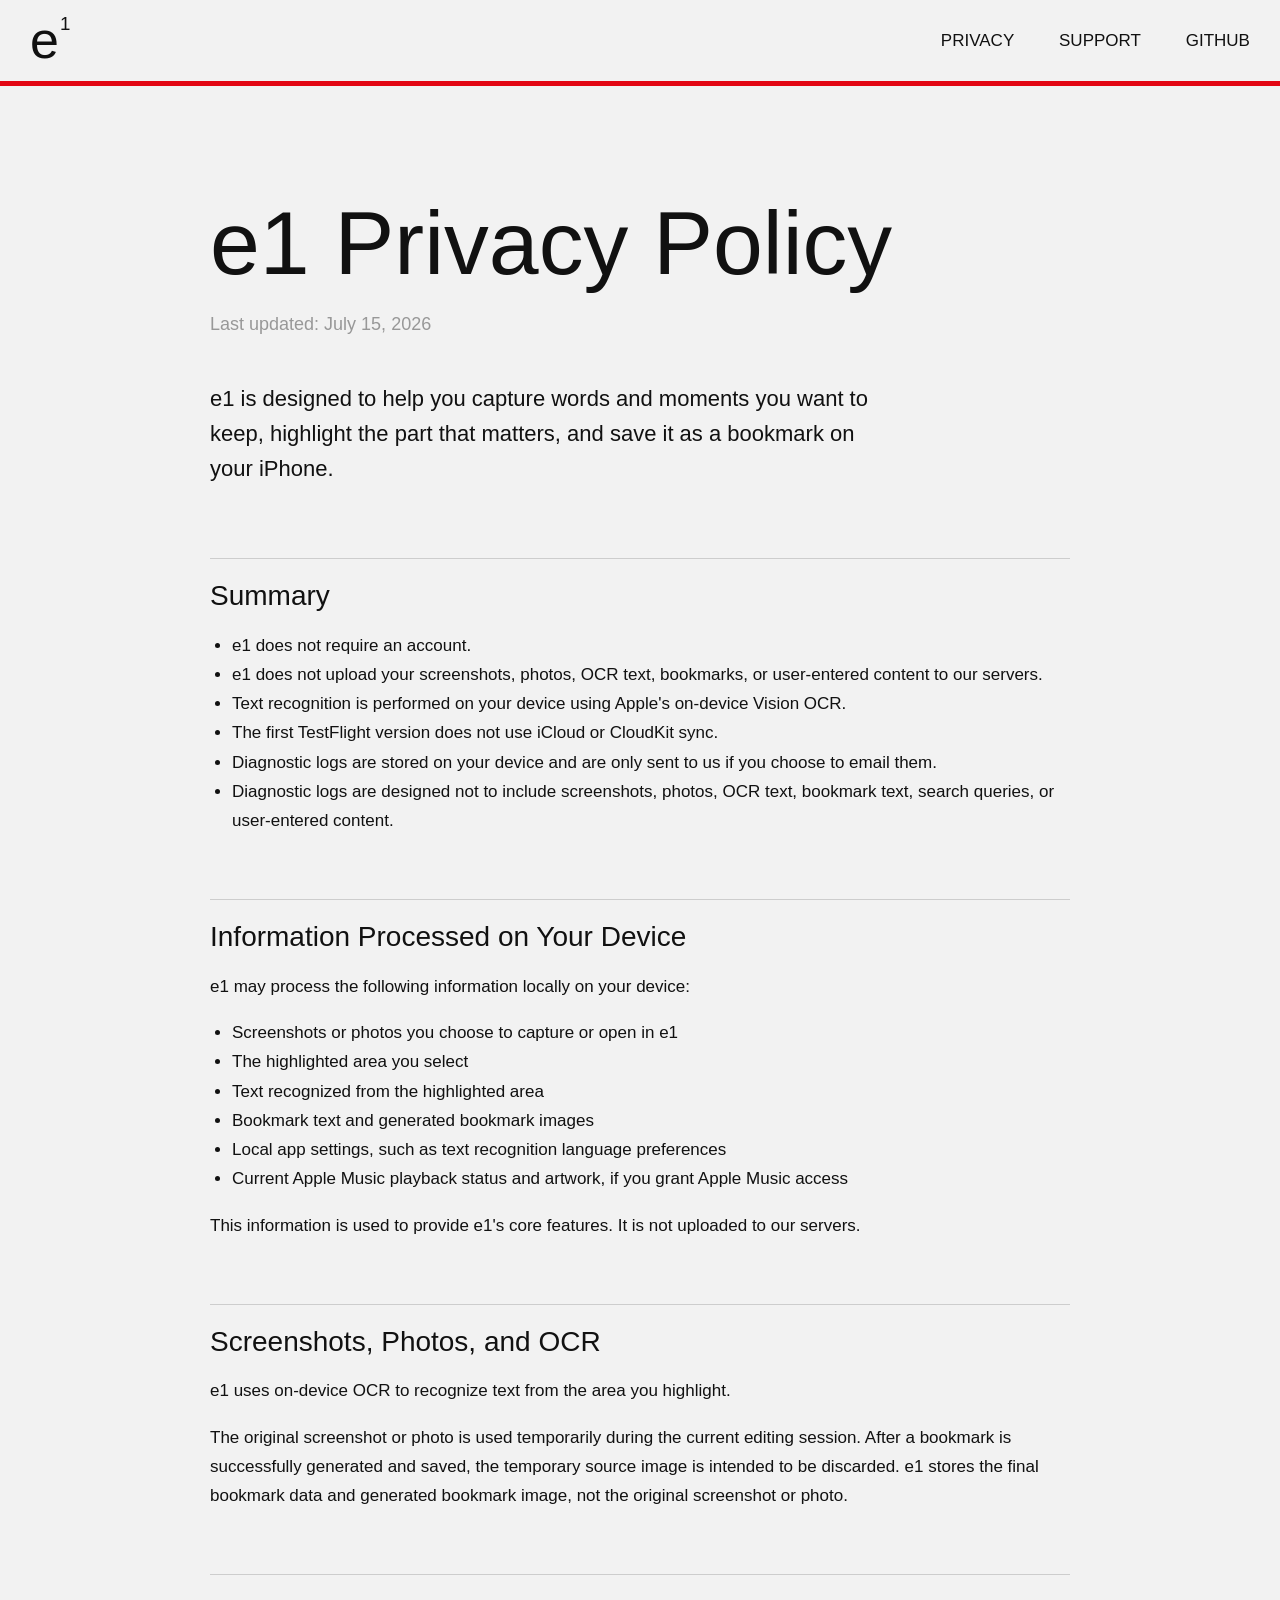
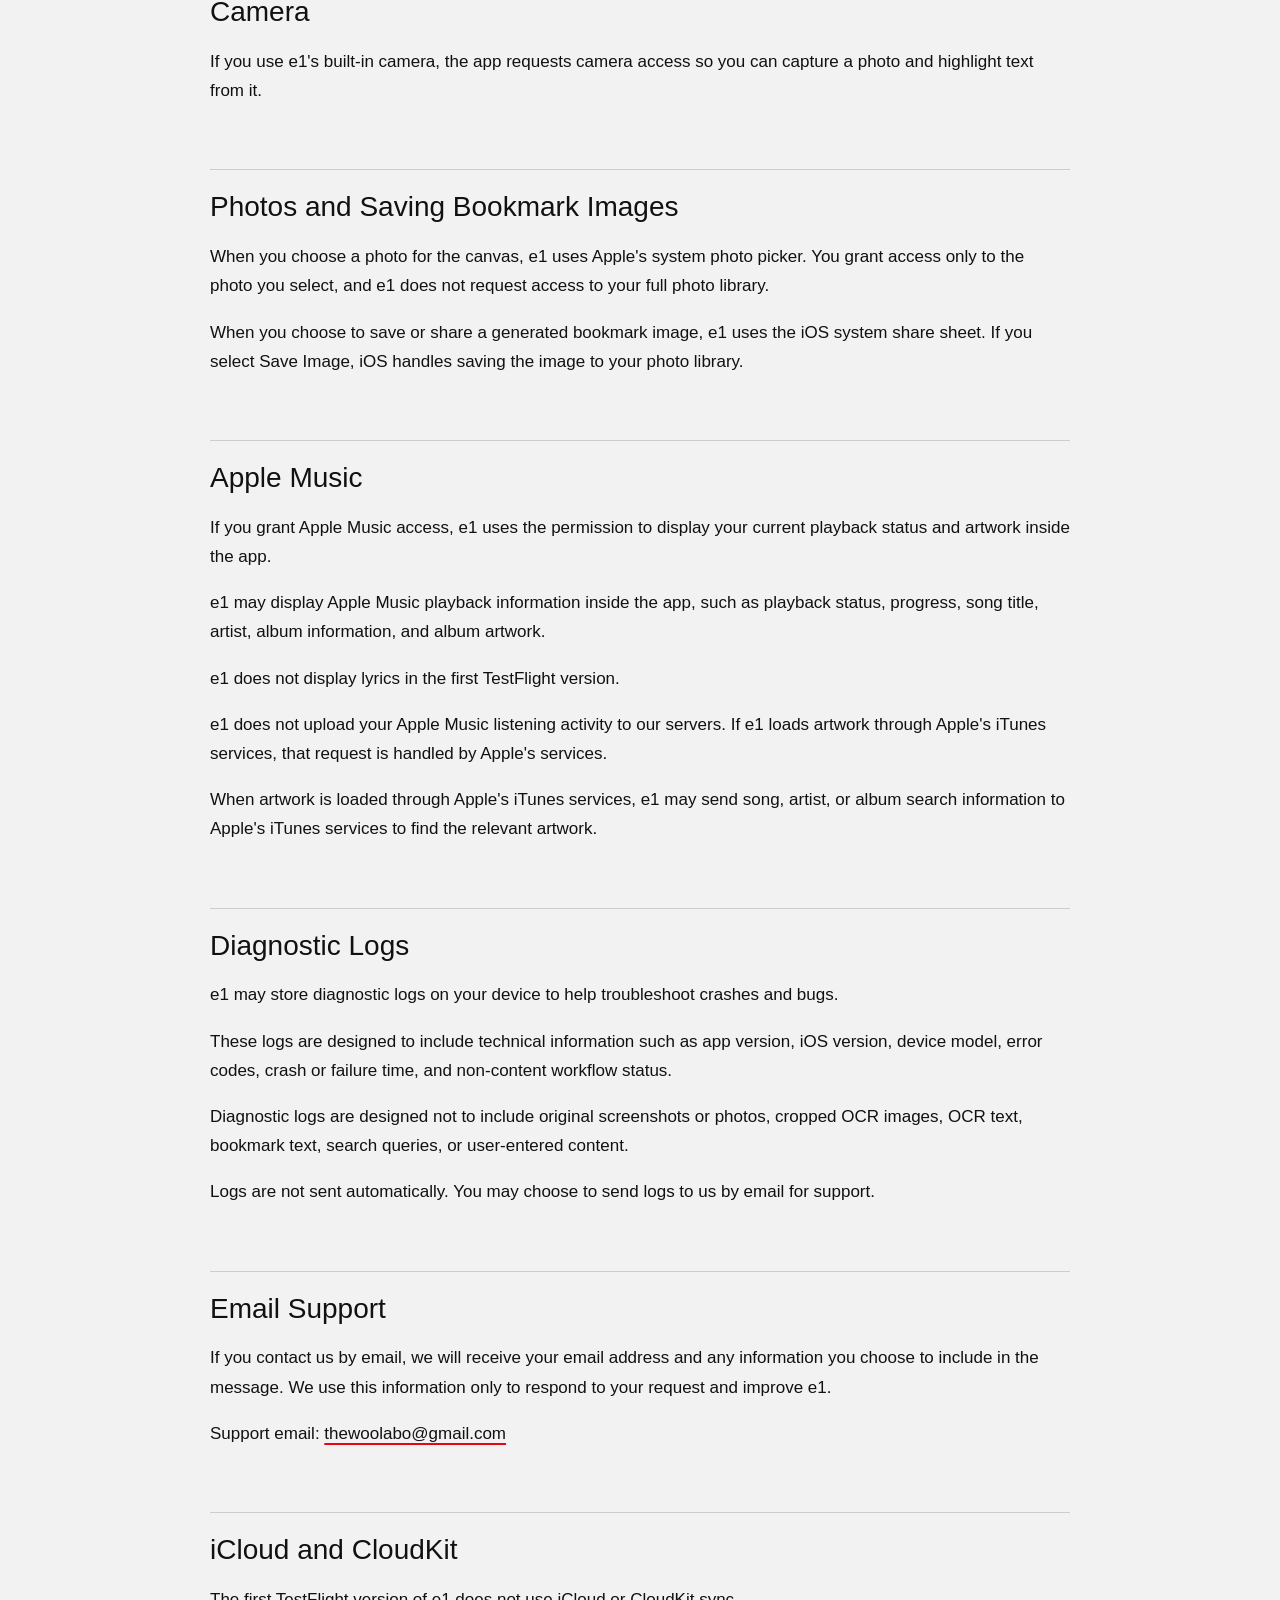
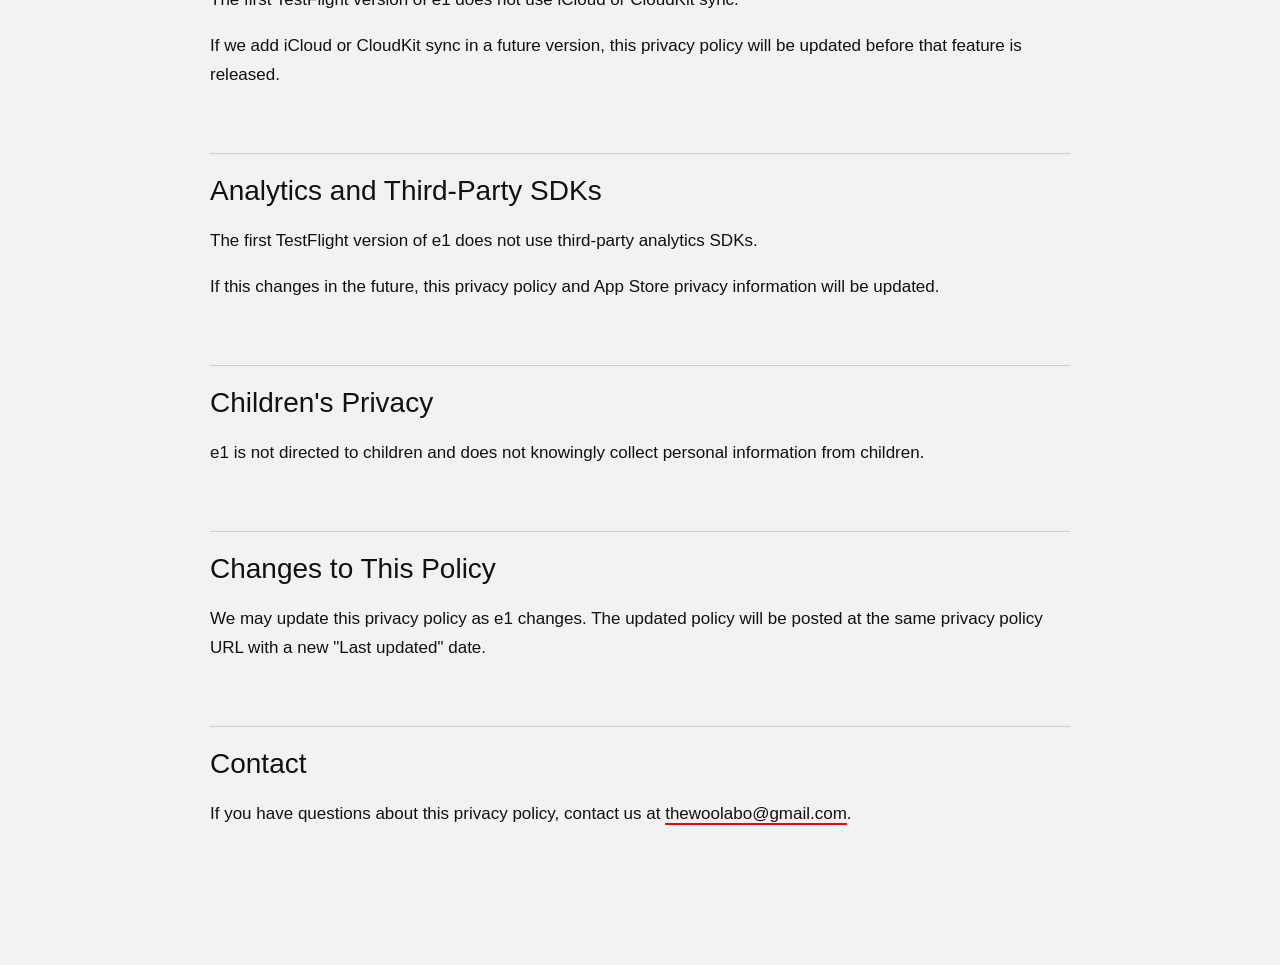
==== commit e84d345b: "Update photo privacy disclosures" ====
--- a/privacy-policy/index.html
+++ b/privacy-policy/index.html
@@ -6,9 +6,9 @@
   <meta name="theme-color" content="#f2f2f2">
   <meta name="description" content="Privacy Policy for the e1 iPhone app.">
   <title>e1 Privacy Policy</title>
-  <link rel="icon" type="image/png" href="/assets/app-icon.png">
-  <link rel="apple-touch-icon" href="/assets/app-icon.png">
-  <link rel="stylesheet" href="/styles.css">
+  <link rel="icon" type="image/png" sizes="120x120" href="/assets/app-icon-current.png">
+  <link rel="apple-touch-icon" href="/assets/app-icon-current.png">
+  <link rel="stylesheet" href="/styles.css?v=20260711-3">
 </head>
 <body class="legal-page">
   <header class="site-header">
@@ -23,7 +23,7 @@
   <main class="document-layout">
     <article class="document">
       <h1>e1 Privacy Policy</h1>
-      <p class="updated">Last updated: July 6, 2026</p>
+      <p class="updated">Last updated: July 15, 2026</p>
 
       <p class="lede">e1 is designed to help you capture words and moments you want to keep, highlight the part that matters, and save it as a bookmark on your iPhone.</p>
 
@@ -56,8 +56,9 @@
   <h2>Camera</h2>
   <p>If you use e1's built-in camera, the app requests camera access so you can capture a photo and highlight text from it.</p>
 
-  <h2>Photo Library</h2>
-  <p>If you save or share a generated bookmark image to your photo library, e1 requests permission to add that image to your library. e1 does not need full access to your photo library for this feature.</p>
+  <h2>Photos and Saving Bookmark Images</h2>
+  <p>When you choose a photo for the canvas, e1 uses Apple's system photo picker. You grant access only to the photo you select, and e1 does not request access to your full photo library.</p>
+  <p>When you choose to save or share a generated bookmark image, e1 uses the iOS system share sheet. If you select Save Image, iOS handles saving the image to your photo library.</p>
 
   <h2>Apple Music</h2>
   <p>If you grant Apple Music access, e1 uses the permission to display your current playback status and artwork inside the app.</p>
--- a/styles.css
+++ b/styles.css
@@ -279,6 +279,19 @@
 
 .shortcuts-page .site-header {
   height: var(--header-height);
+  padding: 0 48px;
+}
+
+.shortcuts-page .brand-mark {
+  font-size: 72px;
+}
+
+.shortcuts-page .site-nav {
+  gap: 56px;
+}
+
+.shortcuts-page .site-nav a {
+  font-size: 18px;
 }
 
 .shortcuts-main {
@@ -286,36 +299,30 @@
 }
 
 .shortcuts-intro {
-  min-height: clamp(230px, 31dvh, 300px);
-  display: grid;
-  grid-template-columns: repeat(12, minmax(0, 1fr));
-  align-items: end;
-  padding: clamp(40px, 5.2vw, 76px) clamp(30px, 3.2vw, 52px) 34px;
+  min-height: clamp(250px, 32dvh, 330px);
+  padding: clamp(32px, 4vw, 52px) clamp(30px, 3.2vw, 52px) 24px;
 }
 
 .shortcuts-title {
-  grid-column: 1 / span 7;
   margin: 0;
-  font-size: clamp(64px, 6.7vw, 104px);
+  font-size: clamp(64px, 6.2vw, 94px);
   font-weight: 300;
   line-height: 0.9;
   letter-spacing: 0;
 }
 
 .shortcuts-copy {
-  grid-column: 9 / -1;
-  align-self: end;
-  padding-bottom: 4px;
+  margin-top: clamp(20px, 2.8dvh, 28px);
 }
 
 .shortcuts-copy p {
   margin: 0;
-  font-size: clamp(17px, 1.3vw, 21px);
+  font-size: clamp(15px, 1.15vw, 18px);
   line-height: 1.45;
 }
 
 .shortcuts-copy .shortcut-count {
-  margin-top: 18px;
+  margin-top: 12px;
   color: var(--muted);
   font-size: 12px;
   letter-spacing: 0.08em;
@@ -331,7 +338,7 @@
 .shortcut-card,
 .shortcut-grid-spacer {
   min-width: 0;
-  min-height: clamp(96px, 12.2dvh, 118px);
+  min-height: clamp(72px, 8.6dvh, 88px);
   border-right: 1px solid var(--line);
   border-bottom: 1px solid var(--line);
 }
@@ -345,8 +352,8 @@
   display: grid;
   grid-template-columns: minmax(0, 1fr) auto;
   grid-template-rows: auto 1fr auto;
-  column-gap: 22px;
-  padding: 19px clamp(24px, 3.1vw, 48px) 17px;
+  column-gap: 16px;
+  padding: 11px clamp(22px, 3.1vw, 48px) 10px;
   color: var(--ink);
   text-decoration: none;
   transition: background-color 150ms ease, color 150ms ease;
@@ -354,7 +361,7 @@
 
 .shortcut-code {
   grid-column: 1;
-  font-size: 13px;
+  font-size: 11px;
   line-height: 1;
   letter-spacing: 0.04em;
 }
@@ -363,7 +370,7 @@
   min-width: 0;
   grid-column: 1;
   align-self: center;
-  font-size: clamp(24px, 2.1vw, 32px);
+  font-size: clamp(20px, 1.7vw, 26px);
   font-weight: 400;
   line-height: 1.05;
   letter-spacing: 0;
@@ -373,14 +380,14 @@
   grid-column: 2;
   grid-row: 1 / -1;
   align-self: center;
-  font-size: 34px;
+  font-size: 28px;
   font-weight: 300;
   line-height: 1;
 }
 
 .shortcut-recommendation {
   grid-column: 1;
-  font-size: 10px;
+  font-size: 8px;
   line-height: 1;
   letter-spacing: 0.09em;
   text-transform: uppercase;
@@ -407,11 +414,11 @@
 }
 
 .shortcut-card.is-yellow {
-  color: #8a6b00;
+  color: #d39b00;
 }
 
 .shortcut-name[dir="rtl"] {
-  text-align: right;
+  text-align: left;
 }
 
 .legal-page {
@@ -628,54 +635,79 @@
     font-size: 30px;
   }
 
+  .shortcuts-page .site-header {
+    padding: 0 20px;
+  }
+
+  .shortcuts-page .brand-mark {
+    font-size: 42px;
+  }
+
+  .shortcuts-page .site-nav {
+    gap: 20px;
+  }
+
+  .shortcuts-page .site-nav a {
+    font-size: 13px;
+  }
+
   .shortcuts-intro {
-    min-height: 310px;
+    min-height: 260px;
     display: block;
-    padding: 62px 20px 38px;
+    padding: 40px 20px 26px;
   }
 
   .shortcuts-title {
-    font-size: clamp(58px, 17vw, 78px);
+    font-size: clamp(52px, 15vw, 64px);
   }
 
   .shortcuts-copy {
-    margin-top: 38px;
+    margin-top: 24px;
     padding: 0;
   }
 
   .shortcuts-copy p {
-    font-size: 17px;
+    font-size: 15px;
   }
 
   .shortcuts-copy .shortcut-count {
-    margin-top: 14px;
-    font-size: 11px;
+    margin-top: 10px;
+    font-size: 9px;
   }
 
   .shortcut-grid {
-    grid-template-columns: 1fr;
+    grid-template-columns: 1fr 1fr;
   }
 
   .shortcut-card,
   .shortcut-grid-spacer {
-    min-height: 92px;
+    min-height: 72px;
+    border-right: 1px solid var(--line);
+  }
+
+  .shortcut-card {
+    padding: 10px 12px 9px;
+  }
+
+  .shortcut-name {
+    font-size: clamp(17px, 5vw, 20px);
+  }
+
+  .shortcut-arrow {
+    font-size: 22px;
+  }
+
+  .shortcut-recommendation {
+    font-size: 7px;
+  }
+
+  .shortcut-card:nth-child(3n) {
+    border-right: 1px solid var(--line);
+  }
+
+  .shortcut-card:nth-child(2n),
+  .shortcut-grid-spacer {
     border-right: 0;
-  }
-
-  .shortcut-card {
-    padding: 16px 20px 14px;
-  }
-
-  .shortcut-name {
-    font-size: 25px;
-  }
-
-  .shortcut-arrow {
-    font-size: 30px;
-  }
-
-  .shortcut-grid-spacer {
-    display: none;
   }
 
   .document-layout {
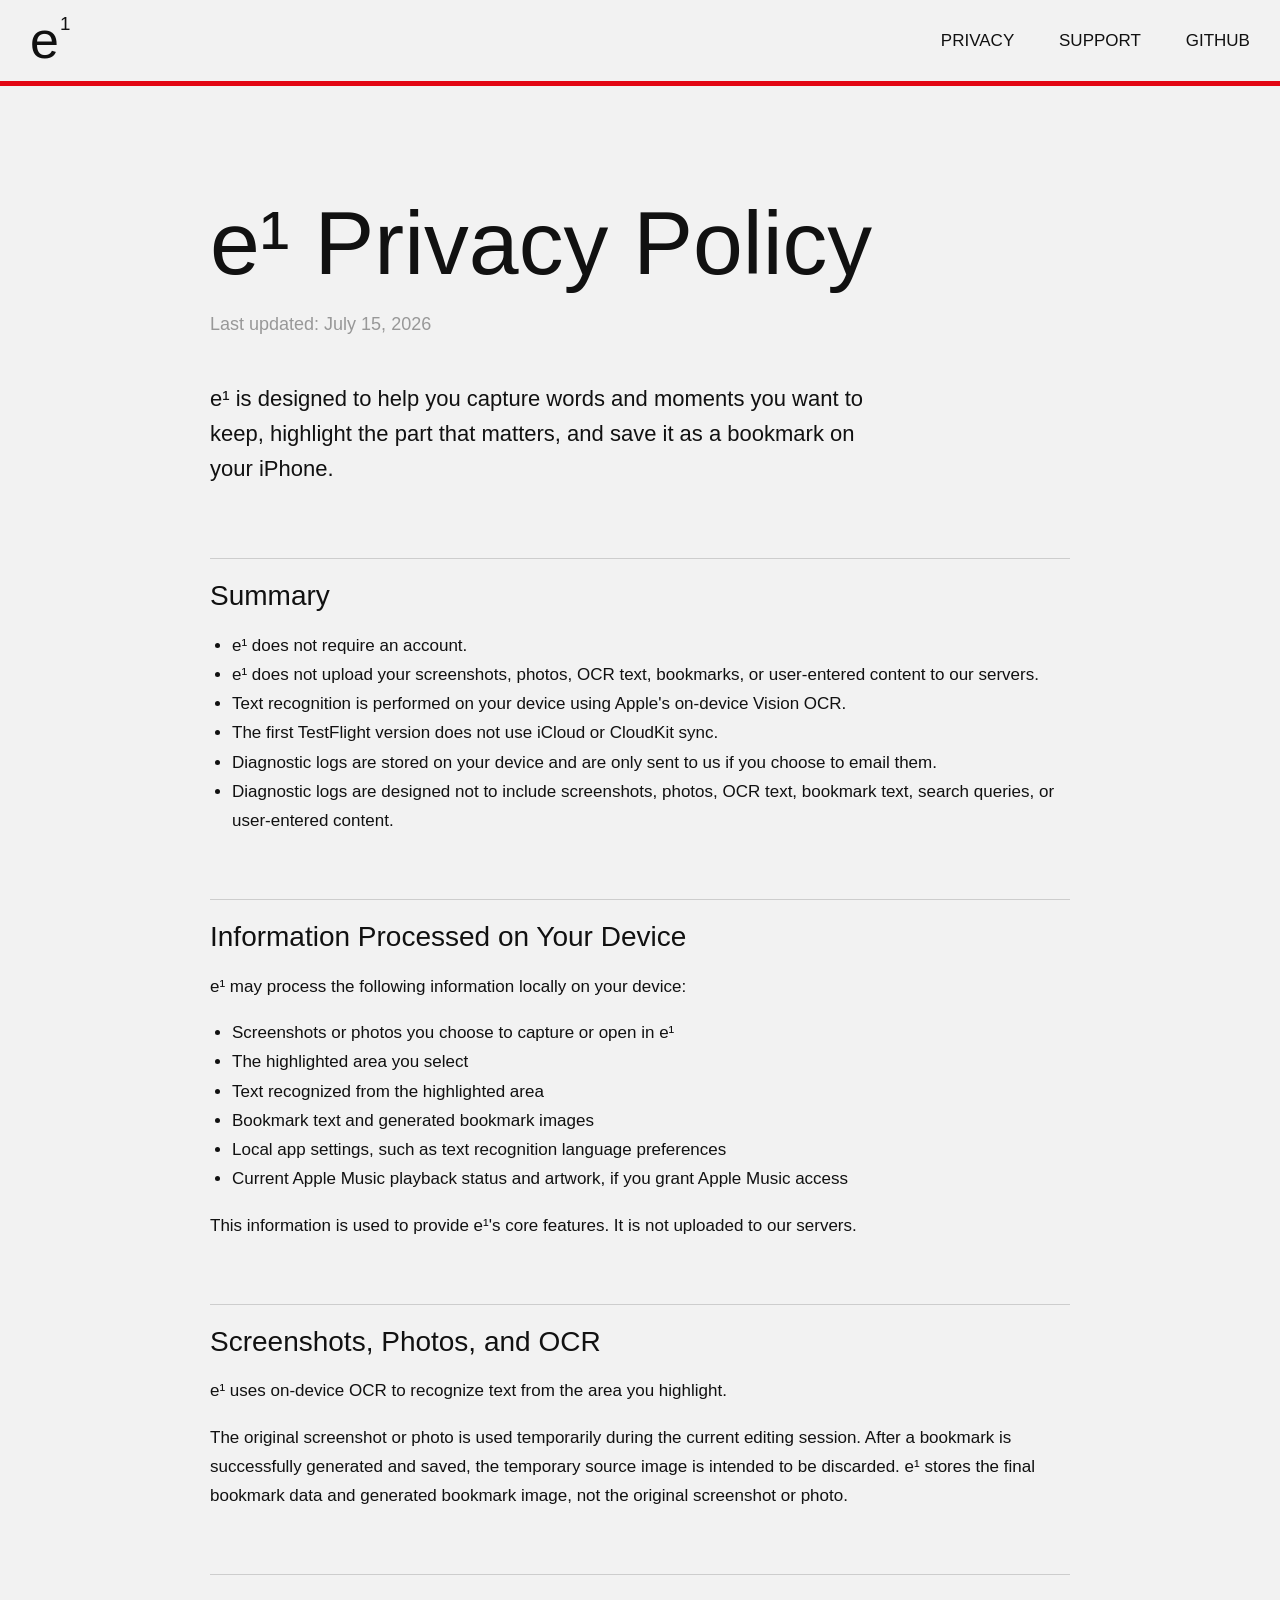
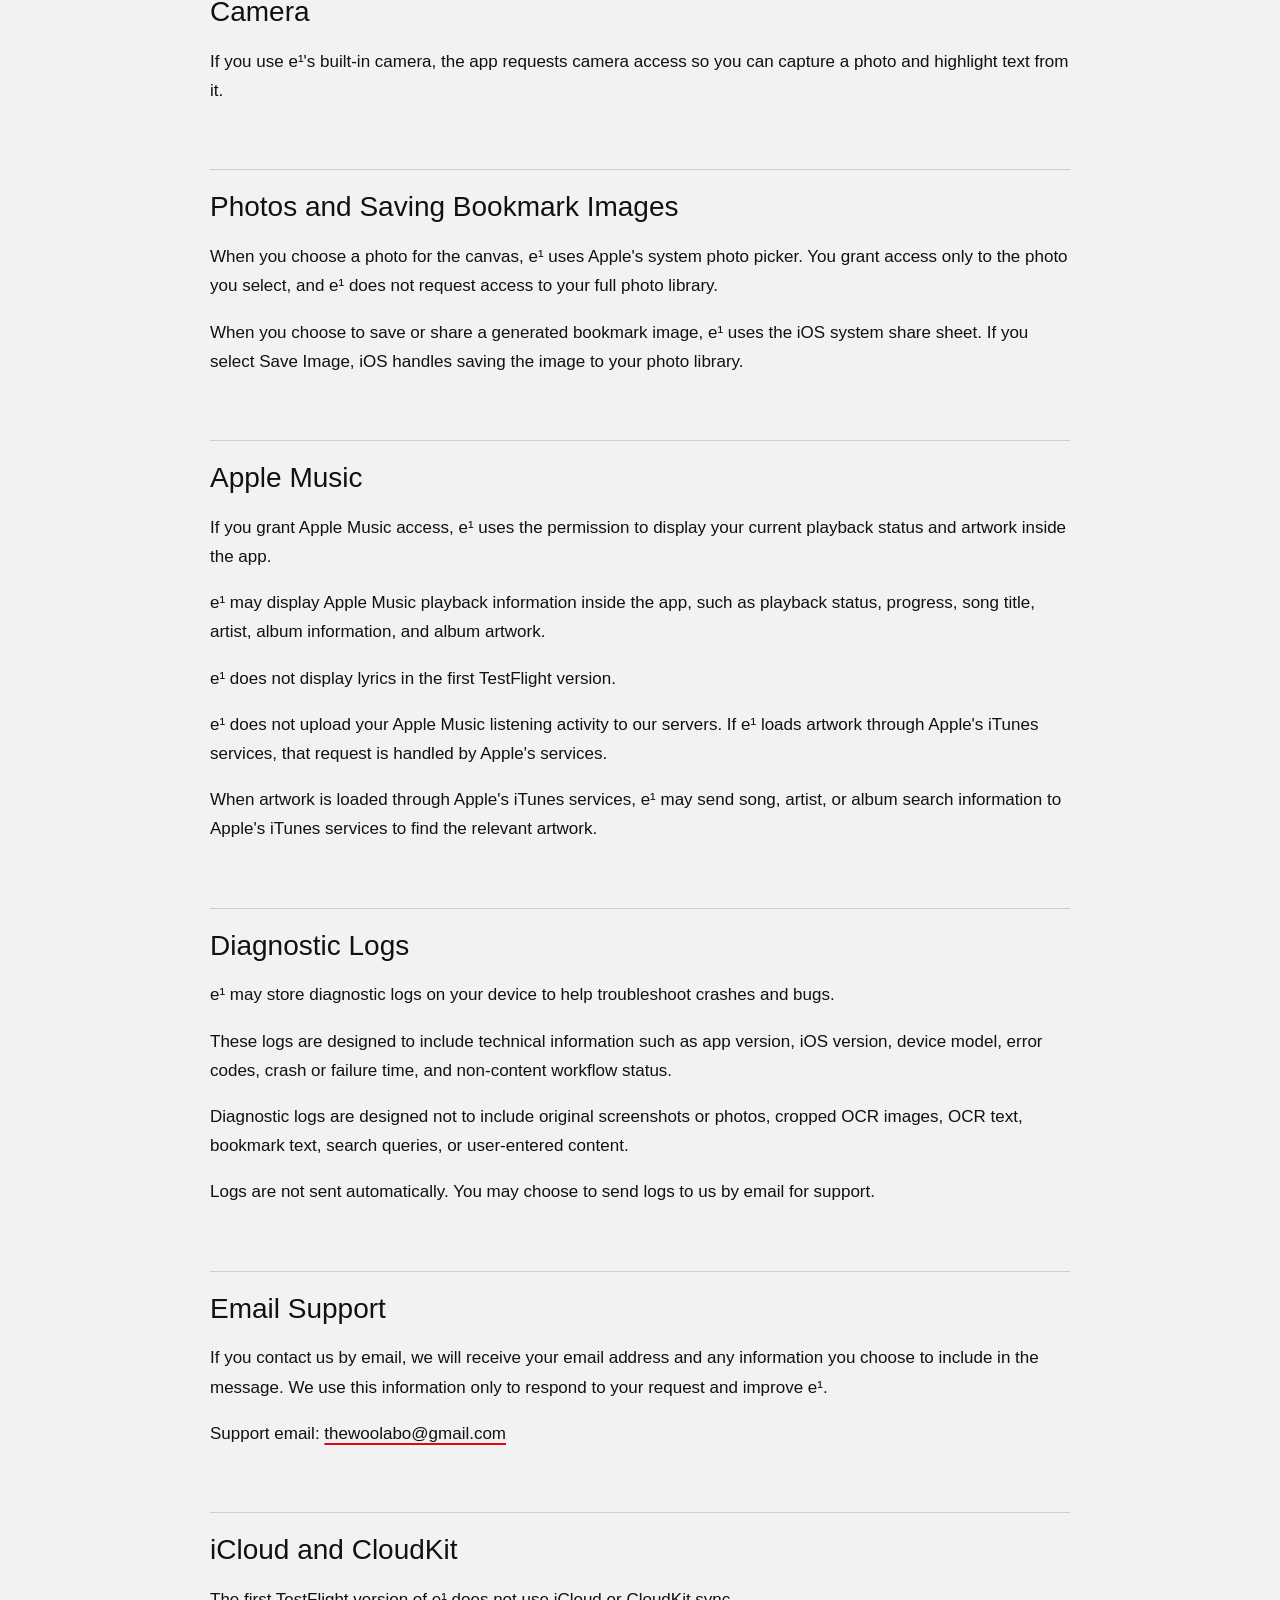
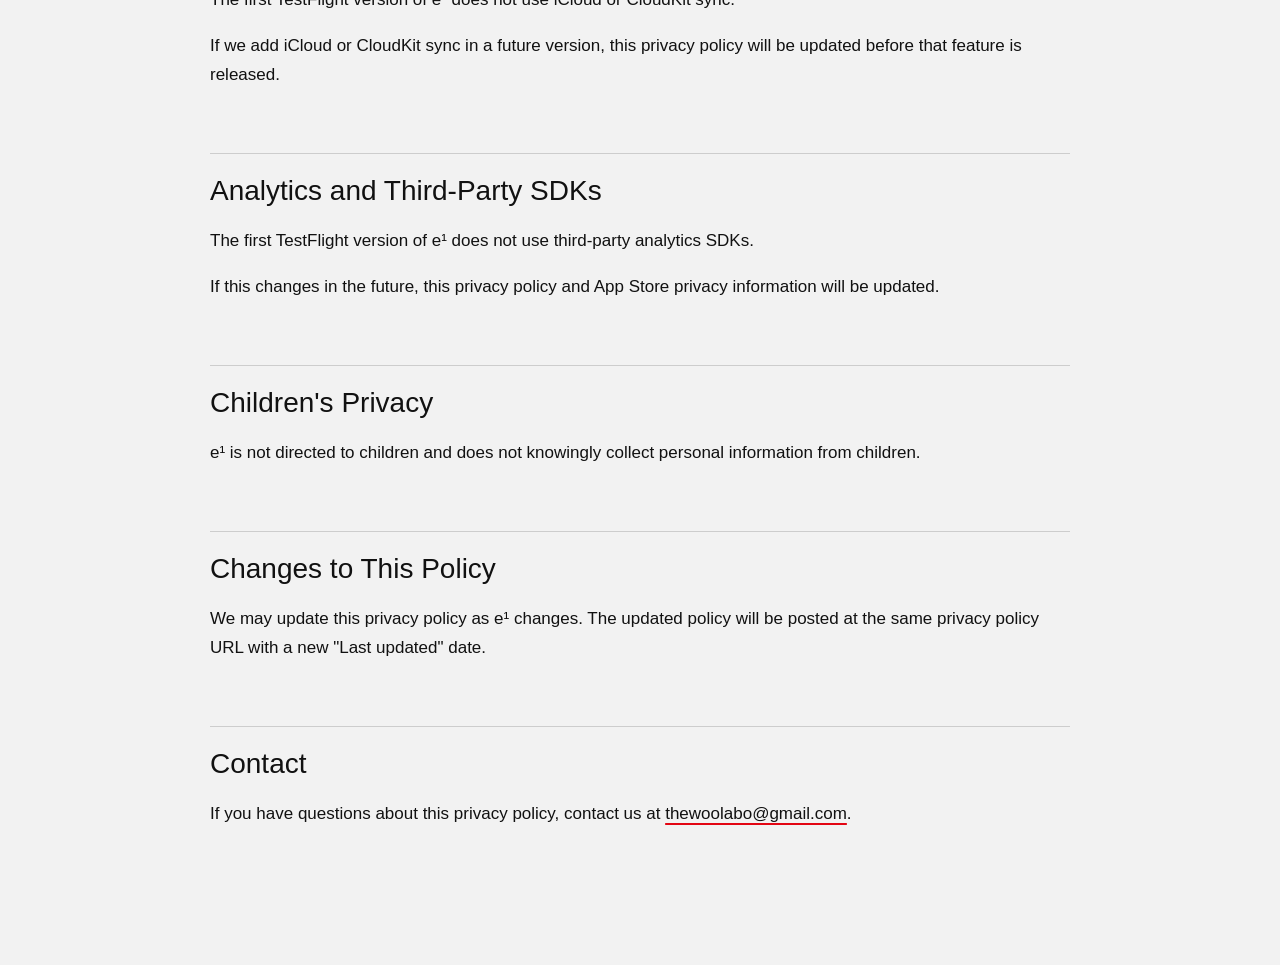
==== commit abcb9ec1: "Use e¹ branding across website" ====
--- a/privacy-policy/index.html
+++ b/privacy-policy/index.html
@@ -4,15 +4,15 @@
   <meta charset="utf-8">
   <meta name="viewport" content="width=device-width, initial-scale=1">
   <meta name="theme-color" content="#f2f2f2">
-  <meta name="description" content="Privacy Policy for the e1 iPhone app.">
-  <title>e1 Privacy Policy</title>
+  <meta name="description" content="Privacy Policy for the e¹ iPhone app.">
+  <title>e¹ Privacy Policy</title>
   <link rel="icon" type="image/png" sizes="120x120" href="/assets/app-icon-current.png">
   <link rel="apple-touch-icon" href="/assets/app-icon-current.png">
   <link rel="stylesheet" href="/styles.css?v=20260711-3">
 </head>
 <body class="legal-page">
   <header class="site-header">
-    <a class="brand-mark" href="/" aria-label="e1 home">e<sup>1</sup></a>
+    <a class="brand-mark" href="/" aria-label="e¹ home">e<sup>1</sup></a>
     <nav class="site-nav" aria-label="Primary navigation">
       <a href="/privacy-policy/" aria-current="page">Privacy</a>
       <a href="/support/">Support</a>
@@ -22,15 +22,15 @@
 
   <main class="document-layout">
     <article class="document">
-      <h1>e1 Privacy Policy</h1>
+      <h1>e¹ Privacy Policy</h1>
       <p class="updated">Last updated: July 15, 2026</p>
 
-      <p class="lede">e1 is designed to help you capture words and moments you want to keep, highlight the part that matters, and save it as a bookmark on your iPhone.</p>
+      <p class="lede">e¹ is designed to help you capture words and moments you want to keep, highlight the part that matters, and save it as a bookmark on your iPhone.</p>
 
   <h2>Summary</h2>
   <ul>
-    <li>e1 does not require an account.</li>
-    <li>e1 does not upload your screenshots, photos, OCR text, bookmarks, or user-entered content to our servers.</li>
+    <li>e¹ does not require an account.</li>
+    <li>e¹ does not upload your screenshots, photos, OCR text, bookmarks, or user-entered content to our servers.</li>
     <li>Text recognition is performed on your device using Apple's on-device Vision OCR.</li>
     <li>The first TestFlight version does not use iCloud or CloudKit sync.</li>
     <li>Diagnostic logs are stored on your device and are only sent to us if you choose to email them.</li>
@@ -38,58 +38,58 @@
   </ul>
 
   <h2>Information Processed on Your Device</h2>
-  <p>e1 may process the following information locally on your device:</p>
+  <p>e¹ may process the following information locally on your device:</p>
   <ul>
-    <li>Screenshots or photos you choose to capture or open in e1</li>
+    <li>Screenshots or photos you choose to capture or open in e¹</li>
     <li>The highlighted area you select</li>
     <li>Text recognized from the highlighted area</li>
     <li>Bookmark text and generated bookmark images</li>
     <li>Local app settings, such as text recognition language preferences</li>
     <li>Current Apple Music playback status and artwork, if you grant Apple Music access</li>
   </ul>
-  <p>This information is used to provide e1's core features. It is not uploaded to our servers.</p>
+  <p>This information is used to provide e¹'s core features. It is not uploaded to our servers.</p>
 
   <h2>Screenshots, Photos, and OCR</h2>
-  <p>e1 uses on-device OCR to recognize text from the area you highlight.</p>
-  <p>The original screenshot or photo is used temporarily during the current editing session. After a bookmark is successfully generated and saved, the temporary source image is intended to be discarded. e1 stores the final bookmark data and generated bookmark image, not the original screenshot or photo.</p>
+  <p>e¹ uses on-device OCR to recognize text from the area you highlight.</p>
+  <p>The original screenshot or photo is used temporarily during the current editing session. After a bookmark is successfully generated and saved, the temporary source image is intended to be discarded. e¹ stores the final bookmark data and generated bookmark image, not the original screenshot or photo.</p>
 
   <h2>Camera</h2>
-  <p>If you use e1's built-in camera, the app requests camera access so you can capture a photo and highlight text from it.</p>
+  <p>If you use e¹'s built-in camera, the app requests camera access so you can capture a photo and highlight text from it.</p>
 
   <h2>Photos and Saving Bookmark Images</h2>
-  <p>When you choose a photo for the canvas, e1 uses Apple's system photo picker. You grant access only to the photo you select, and e1 does not request access to your full photo library.</p>
-  <p>When you choose to save or share a generated bookmark image, e1 uses the iOS system share sheet. If you select Save Image, iOS handles saving the image to your photo library.</p>
+  <p>When you choose a photo for the canvas, e¹ uses Apple's system photo picker. You grant access only to the photo you select, and e¹ does not request access to your full photo library.</p>
+  <p>When you choose to save or share a generated bookmark image, e¹ uses the iOS system share sheet. If you select Save Image, iOS handles saving the image to your photo library.</p>
 
   <h2>Apple Music</h2>
-  <p>If you grant Apple Music access, e1 uses the permission to display your current playback status and artwork inside the app.</p>
-  <p>e1 may display Apple Music playback information inside the app, such as playback status, progress, song title, artist, album information, and album artwork.</p>
-  <p>e1 does not display lyrics in the first TestFlight version.</p>
-  <p>e1 does not upload your Apple Music listening activity to our servers. If e1 loads artwork through Apple's iTunes services, that request is handled by Apple's services.</p>
-  <p>When artwork is loaded through Apple's iTunes services, e1 may send song, artist, or album search information to Apple's iTunes services to find the relevant artwork.</p>
+  <p>If you grant Apple Music access, e¹ uses the permission to display your current playback status and artwork inside the app.</p>
+  <p>e¹ may display Apple Music playback information inside the app, such as playback status, progress, song title, artist, album information, and album artwork.</p>
+  <p>e¹ does not display lyrics in the first TestFlight version.</p>
+  <p>e¹ does not upload your Apple Music listening activity to our servers. If e¹ loads artwork through Apple's iTunes services, that request is handled by Apple's services.</p>
+  <p>When artwork is loaded through Apple's iTunes services, e¹ may send song, artist, or album search information to Apple's iTunes services to find the relevant artwork.</p>
 
   <h2>Diagnostic Logs</h2>
-  <p>e1 may store diagnostic logs on your device to help troubleshoot crashes and bugs.</p>
+  <p>e¹ may store diagnostic logs on your device to help troubleshoot crashes and bugs.</p>
   <p>These logs are designed to include technical information such as app version, iOS version, device model, error codes, crash or failure time, and non-content workflow status.</p>
   <p>Diagnostic logs are designed not to include original screenshots or photos, cropped OCR images, OCR text, bookmark text, search queries, or user-entered content.</p>
   <p>Logs are not sent automatically. You may choose to send logs to us by email for support.</p>
 
   <h2>Email Support</h2>
-  <p>If you contact us by email, we will receive your email address and any information you choose to include in the message. We use this information only to respond to your request and improve e1.</p>
+  <p>If you contact us by email, we will receive your email address and any information you choose to include in the message. We use this information only to respond to your request and improve e¹.</p>
   <p>Support email: <a href="mailto:thewoolabo@gmail.com">thewoolabo@gmail.com</a></p>
 
   <h2>iCloud and CloudKit</h2>
-  <p>The first TestFlight version of e1 does not use iCloud or CloudKit sync.</p>
+  <p>The first TestFlight version of e¹ does not use iCloud or CloudKit sync.</p>
   <p>If we add iCloud or CloudKit sync in a future version, this privacy policy will be updated before that feature is released.</p>
 
   <h2>Analytics and Third-Party SDKs</h2>
-  <p>The first TestFlight version of e1 does not use third-party analytics SDKs.</p>
+  <p>The first TestFlight version of e¹ does not use third-party analytics SDKs.</p>
   <p>If this changes in the future, this privacy policy and App Store privacy information will be updated.</p>
 
   <h2>Children's Privacy</h2>
-  <p>e1 is not directed to children and does not knowingly collect personal information from children.</p>
+  <p>e¹ is not directed to children and does not knowingly collect personal information from children.</p>
 
   <h2>Changes to This Policy</h2>
-  <p>We may update this privacy policy as e1 changes. The updated policy will be posted at the same privacy policy URL with a new "Last updated" date.</p>
+  <p>We may update this privacy policy as e¹ changes. The updated policy will be posted at the same privacy policy URL with a new "Last updated" date.</p>
 
   <h2>Contact</h2>
       <p>If you have questions about this privacy policy, contact us at <a href="mailto:thewoolabo@gmail.com">thewoolabo@gmail.com</a>.</p>
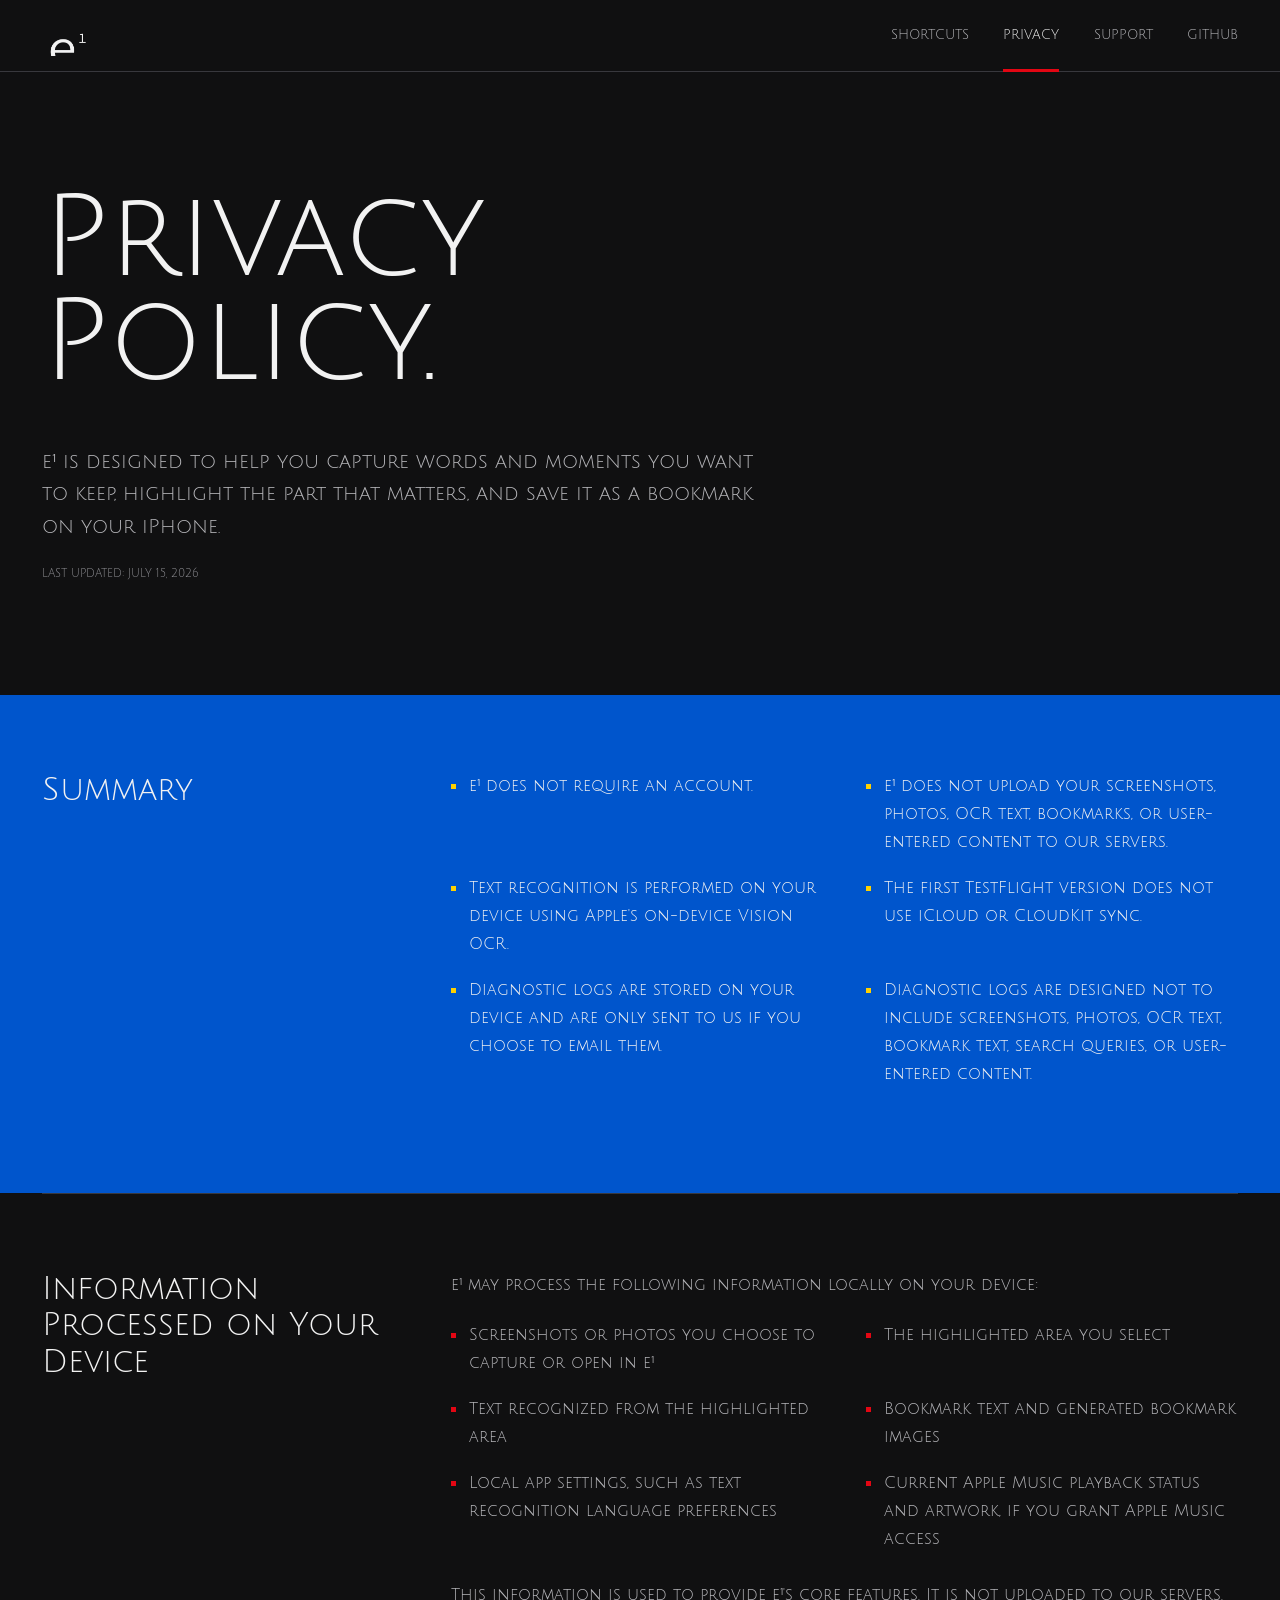
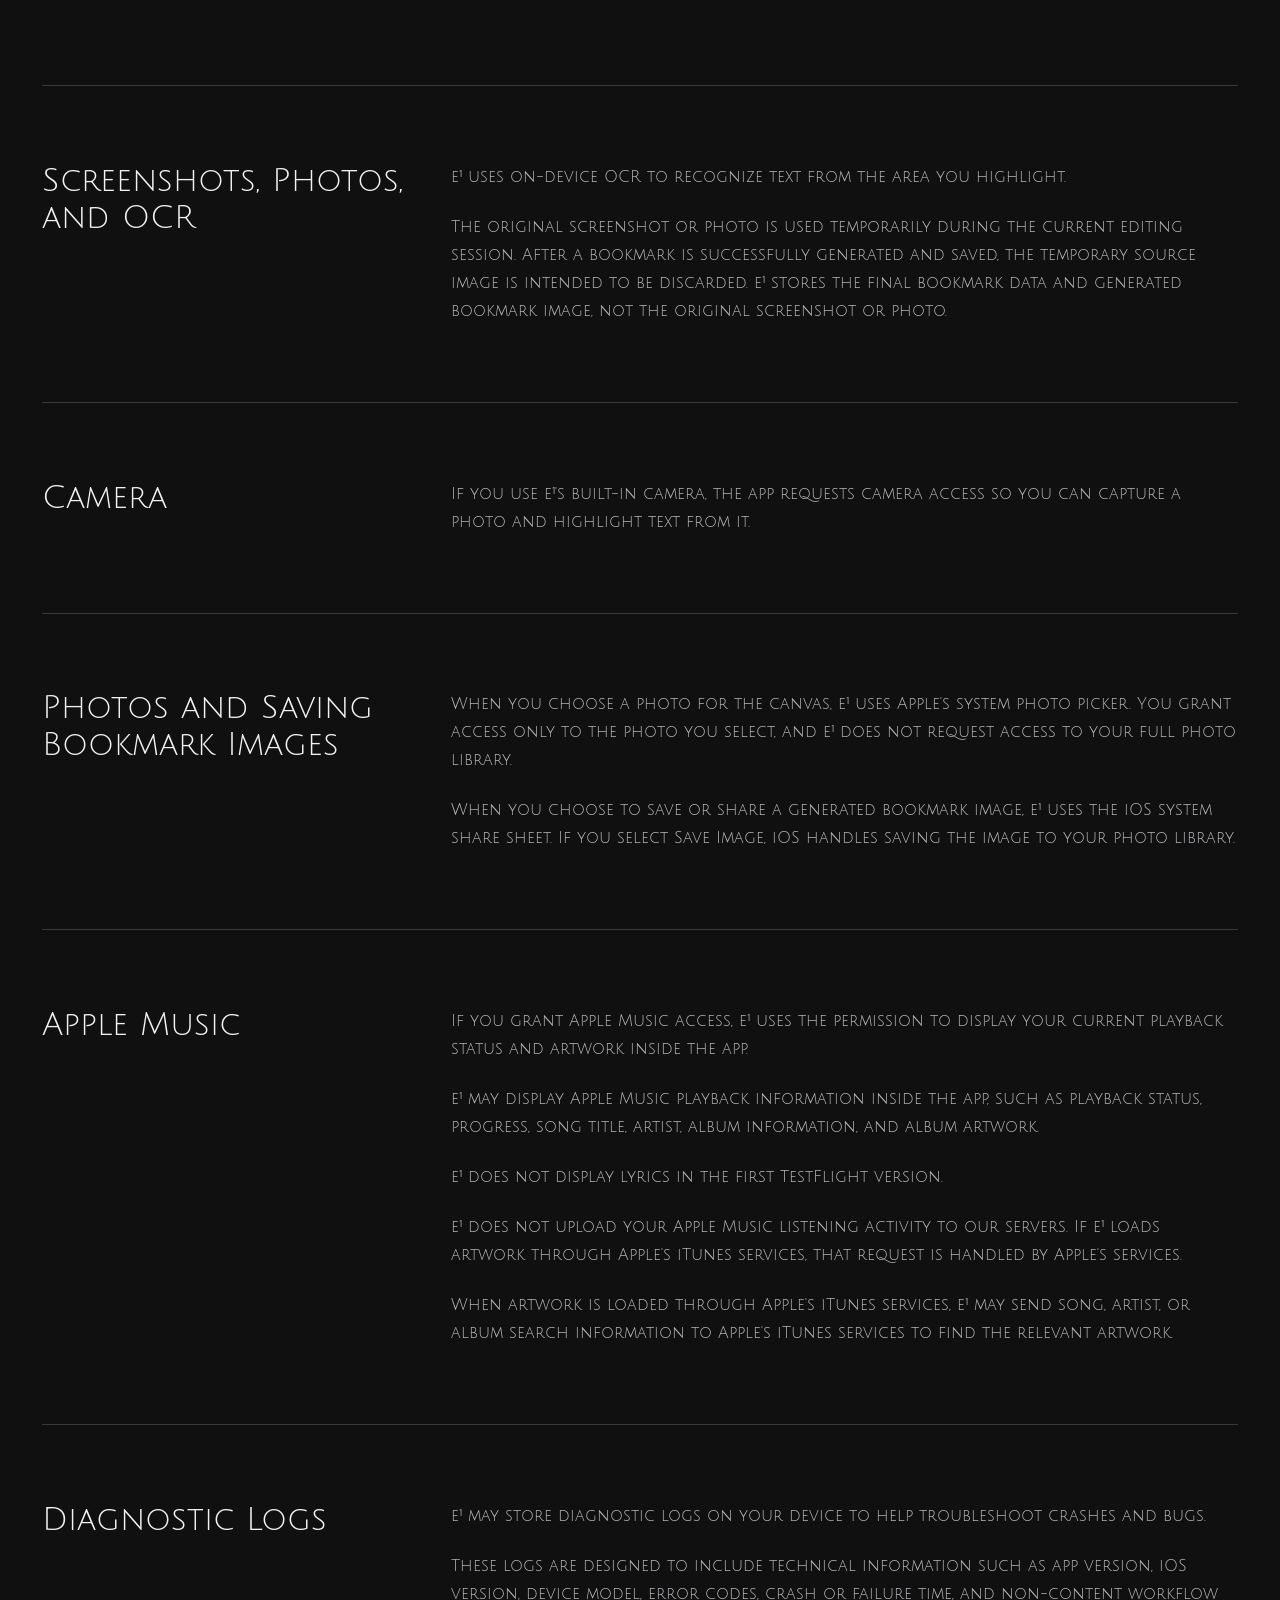
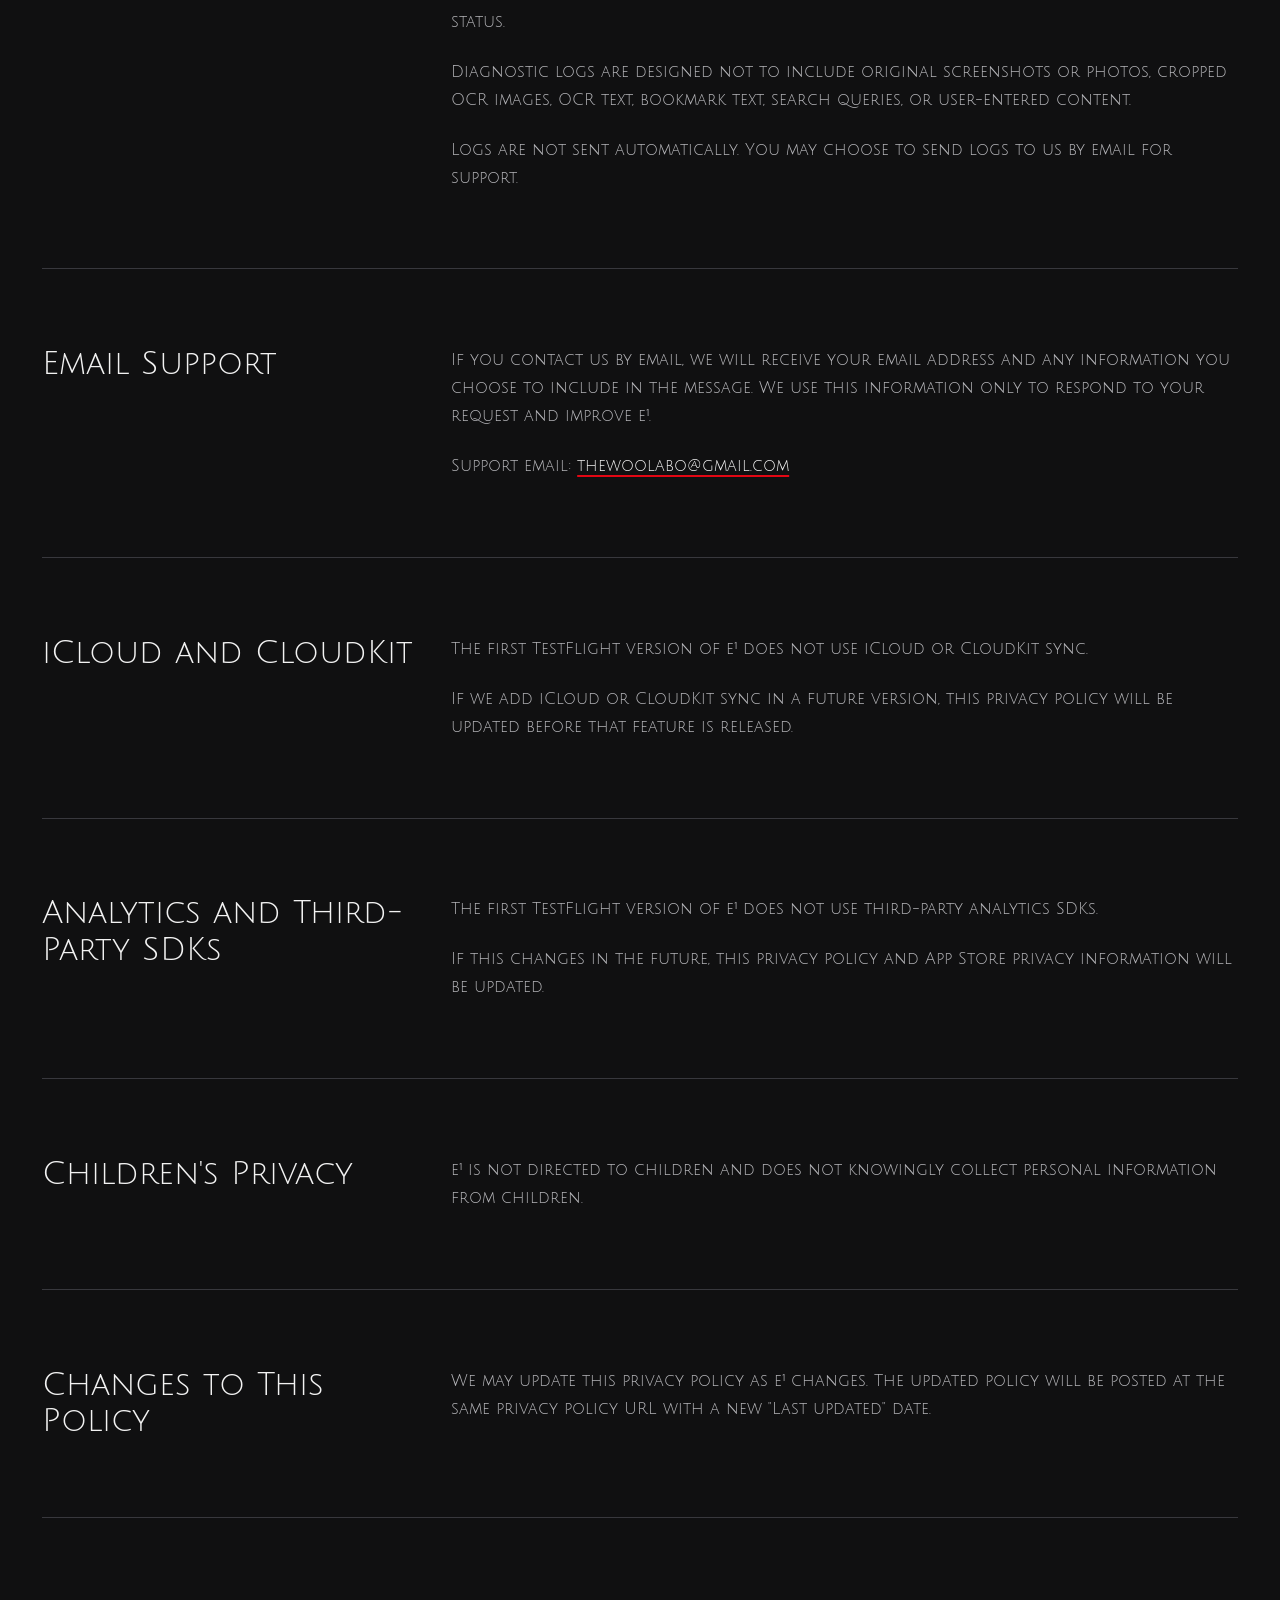
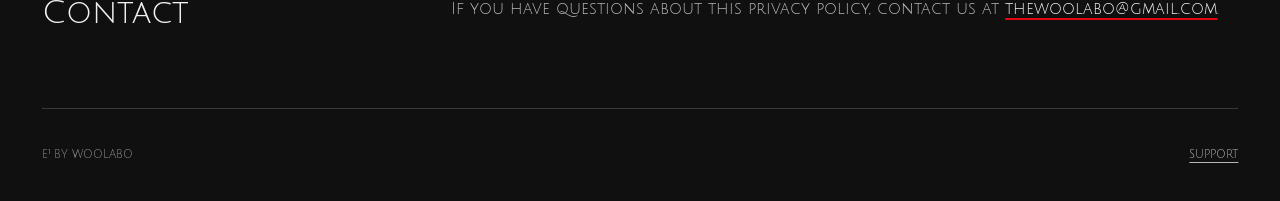
==== commit 43fabddd: "Redesign website with dark e¹ system" ====
--- a/privacy-policy/index.html
+++ b/privacy-policy/index.html
@@ -3,97 +3,161 @@
 <head>
   <meta charset="utf-8">
   <meta name="viewport" content="width=device-width, initial-scale=1">
-  <meta name="theme-color" content="#f2f2f2">
+  <meta name="theme-color" content="#101011">
   <meta name="description" content="Privacy Policy for the e¹ iPhone app.">
   <title>e¹ Privacy Policy</title>
   <link rel="icon" type="image/png" sizes="120x120" href="/assets/app-icon-current.png">
   <link rel="apple-touch-icon" href="/assets/app-icon-current.png">
-  <link rel="stylesheet" href="/styles.css?v=20260711-3">
+  <link rel="preload" href="/assets/fonts/JuliusSansOne-Regular.ttf" as="font" type="font/ttf" crossorigin>
+  <link rel="stylesheet" href="/styles.css?v=20260722-1">
 </head>
 <body class="legal-page">
   <header class="site-header">
-    <a class="brand-mark" href="/" aria-label="e¹ home">e<sup>1</sup></a>
+    <a class="brand-mark" href="/" aria-label="e¹ home">
+      <span class="brand-symbol" aria-hidden="true"></span>
+    </a>
     <nav class="site-nav" aria-label="Primary navigation">
+      <a href="/shortcuts/">Shortcuts</a>
       <a href="/privacy-policy/" aria-current="page">Privacy</a>
       <a href="/support/">Support</a>
-      <a href="https://github.com/woolabo" rel="noreferrer">GitHub</a>
+      <a class="nav-external" href="https://github.com/woolabo" rel="noreferrer">GitHub</a>
     </nav>
   </header>
 
-  <main class="document-layout">
-    <article class="document">
-      <h1>e¹ Privacy Policy</h1>
-      <p class="updated">Last updated: July 15, 2026</p>
+  <main class="legal-main">
+    <header class="document-hero">
+      <h1>Privacy<br>Policy.</h1>
+      <div class="document-intro">
+        <p>e¹ is designed to help you capture words and moments you want to keep, highlight the part that matters, and save it as a bookmark on your iPhone.</p>
+        <span>Last updated: July 15, 2026</span>
+      </div>
+    </header>
 
-      <p class="lede">e¹ is designed to help you capture words and moments you want to keep, highlight the part that matters, and save it as a bookmark on your iPhone.</p>
+    <article class="legal-document">
+      <section class="legal-section legal-summary">
+        <h2>Summary</h2>
+        <div class="legal-copy">
+          <ul>
+            <li>e¹ does not require an account.</li>
+            <li>e¹ does not upload your screenshots, photos, OCR text, bookmarks, or user-entered content to our servers.</li>
+            <li>Text recognition is performed on your device using Apple's on-device Vision OCR.</li>
+            <li>The first TestFlight version does not use iCloud or CloudKit sync.</li>
+            <li>Diagnostic logs are stored on your device and are only sent to us if you choose to email them.</li>
+            <li>Diagnostic logs are designed not to include screenshots, photos, OCR text, bookmark text, search queries, or user-entered content.</li>
+          </ul>
+        </div>
+      </section>
 
-  <h2>Summary</h2>
-  <ul>
-    <li>e¹ does not require an account.</li>
-    <li>e¹ does not upload your screenshots, photos, OCR text, bookmarks, or user-entered content to our servers.</li>
-    <li>Text recognition is performed on your device using Apple's on-device Vision OCR.</li>
-    <li>The first TestFlight version does not use iCloud or CloudKit sync.</li>
-    <li>Diagnostic logs are stored on your device and are only sent to us if you choose to email them.</li>
-    <li>Diagnostic logs are designed not to include screenshots, photos, OCR text, bookmark text, search queries, or user-entered content.</li>
-  </ul>
+      <section class="legal-section">
+        <h2>Information Processed on Your Device</h2>
+        <div class="legal-copy">
+          <p>e¹ may process the following information locally on your device:</p>
+          <ul>
+            <li>Screenshots or photos you choose to capture or open in e¹</li>
+            <li>The highlighted area you select</li>
+            <li>Text recognized from the highlighted area</li>
+            <li>Bookmark text and generated bookmark images</li>
+            <li>Local app settings, such as text recognition language preferences</li>
+            <li>Current Apple Music playback status and artwork, if you grant Apple Music access</li>
+          </ul>
+          <p>This information is used to provide e¹'s core features. It is not uploaded to our servers.</p>
+        </div>
+      </section>
 
-  <h2>Information Processed on Your Device</h2>
-  <p>e¹ may process the following information locally on your device:</p>
-  <ul>
-    <li>Screenshots or photos you choose to capture or open in e¹</li>
-    <li>The highlighted area you select</li>
-    <li>Text recognized from the highlighted area</li>
-    <li>Bookmark text and generated bookmark images</li>
-    <li>Local app settings, such as text recognition language preferences</li>
-    <li>Current Apple Music playback status and artwork, if you grant Apple Music access</li>
-  </ul>
-  <p>This information is used to provide e¹'s core features. It is not uploaded to our servers.</p>
+      <section class="legal-section">
+        <h2>Screenshots, Photos, and OCR</h2>
+        <div class="legal-copy">
+          <p>e¹ uses on-device OCR to recognize text from the area you highlight.</p>
+          <p>The original screenshot or photo is used temporarily during the current editing session. After a bookmark is successfully generated and saved, the temporary source image is intended to be discarded. e¹ stores the final bookmark data and generated bookmark image, not the original screenshot or photo.</p>
+        </div>
+      </section>
 
-  <h2>Screenshots, Photos, and OCR</h2>
-  <p>e¹ uses on-device OCR to recognize text from the area you highlight.</p>
-  <p>The original screenshot or photo is used temporarily during the current editing session. After a bookmark is successfully generated and saved, the temporary source image is intended to be discarded. e¹ stores the final bookmark data and generated bookmark image, not the original screenshot or photo.</p>
+      <section class="legal-section">
+        <h2>Camera</h2>
+        <div class="legal-copy">
+          <p>If you use e¹'s built-in camera, the app requests camera access so you can capture a photo and highlight text from it.</p>
+        </div>
+      </section>
 
-  <h2>Camera</h2>
-  <p>If you use e¹'s built-in camera, the app requests camera access so you can capture a photo and highlight text from it.</p>
+      <section class="legal-section">
+        <h2>Photos and Saving Bookmark Images</h2>
+        <div class="legal-copy">
+          <p>When you choose a photo for the canvas, e¹ uses Apple's system photo picker. You grant access only to the photo you select, and e¹ does not request access to your full photo library.</p>
+          <p>When you choose to save or share a generated bookmark image, e¹ uses the iOS system share sheet. If you select Save Image, iOS handles saving the image to your photo library.</p>
+        </div>
+      </section>
 
-  <h2>Photos and Saving Bookmark Images</h2>
-  <p>When you choose a photo for the canvas, e¹ uses Apple's system photo picker. You grant access only to the photo you select, and e¹ does not request access to your full photo library.</p>
-  <p>When you choose to save or share a generated bookmark image, e¹ uses the iOS system share sheet. If you select Save Image, iOS handles saving the image to your photo library.</p>
+      <section class="legal-section">
+        <h2>Apple Music</h2>
+        <div class="legal-copy">
+          <p>If you grant Apple Music access, e¹ uses the permission to display your current playback status and artwork inside the app.</p>
+          <p>e¹ may display Apple Music playback information inside the app, such as playback status, progress, song title, artist, album information, and album artwork.</p>
+          <p>e¹ does not display lyrics in the first TestFlight version.</p>
+          <p>e¹ does not upload your Apple Music listening activity to our servers. If e¹ loads artwork through Apple's iTunes services, that request is handled by Apple's services.</p>
+          <p>When artwork is loaded through Apple's iTunes services, e¹ may send song, artist, or album search information to Apple's iTunes services to find the relevant artwork.</p>
+        </div>
+      </section>
 
-  <h2>Apple Music</h2>
-  <p>If you grant Apple Music access, e¹ uses the permission to display your current playback status and artwork inside the app.</p>
-  <p>e¹ may display Apple Music playback information inside the app, such as playback status, progress, song title, artist, album information, and album artwork.</p>
-  <p>e¹ does not display lyrics in the first TestFlight version.</p>
-  <p>e¹ does not upload your Apple Music listening activity to our servers. If e¹ loads artwork through Apple's iTunes services, that request is handled by Apple's services.</p>
-  <p>When artwork is loaded through Apple's iTunes services, e¹ may send song, artist, or album search information to Apple's iTunes services to find the relevant artwork.</p>
+      <section class="legal-section">
+        <h2>Diagnostic Logs</h2>
+        <div class="legal-copy">
+          <p>e¹ may store diagnostic logs on your device to help troubleshoot crashes and bugs.</p>
+          <p>These logs are designed to include technical information such as app version, iOS version, device model, error codes, crash or failure time, and non-content workflow status.</p>
+          <p>Diagnostic logs are designed not to include original screenshots or photos, cropped OCR images, OCR text, bookmark text, search queries, or user-entered content.</p>
+          <p>Logs are not sent automatically. You may choose to send logs to us by email for support.</p>
+        </div>
+      </section>
 
-  <h2>Diagnostic Logs</h2>
-  <p>e¹ may store diagnostic logs on your device to help troubleshoot crashes and bugs.</p>
-  <p>These logs are designed to include technical information such as app version, iOS version, device model, error codes, crash or failure time, and non-content workflow status.</p>
-  <p>Diagnostic logs are designed not to include original screenshots or photos, cropped OCR images, OCR text, bookmark text, search queries, or user-entered content.</p>
-  <p>Logs are not sent automatically. You may choose to send logs to us by email for support.</p>
+      <section class="legal-section">
+        <h2>Email Support</h2>
+        <div class="legal-copy">
+          <p>If you contact us by email, we will receive your email address and any information you choose to include in the message. We use this information only to respond to your request and improve e¹.</p>
+          <p>Support email: <a href="mailto:thewoolabo@gmail.com">thewoolabo@gmail.com</a></p>
+        </div>
+      </section>
 
-  <h2>Email Support</h2>
-  <p>If you contact us by email, we will receive your email address and any information you choose to include in the message. We use this information only to respond to your request and improve e¹.</p>
-  <p>Support email: <a href="mailto:thewoolabo@gmail.com">thewoolabo@gmail.com</a></p>
+      <section class="legal-section">
+        <h2>iCloud and CloudKit</h2>
+        <div class="legal-copy">
+          <p>The first TestFlight version of e¹ does not use iCloud or CloudKit sync.</p>
+          <p>If we add iCloud or CloudKit sync in a future version, this privacy policy will be updated before that feature is released.</p>
+        </div>
+      </section>
 
-  <h2>iCloud and CloudKit</h2>
-  <p>The first TestFlight version of e¹ does not use iCloud or CloudKit sync.</p>
-  <p>If we add iCloud or CloudKit sync in a future version, this privacy policy will be updated before that feature is released.</p>
+      <section class="legal-section">
+        <h2>Analytics and Third-Party SDKs</h2>
+        <div class="legal-copy">
+          <p>The first TestFlight version of e¹ does not use third-party analytics SDKs.</p>
+          <p>If this changes in the future, this privacy policy and App Store privacy information will be updated.</p>
+        </div>
+      </section>
 
-  <h2>Analytics and Third-Party SDKs</h2>
-  <p>The first TestFlight version of e¹ does not use third-party analytics SDKs.</p>
-  <p>If this changes in the future, this privacy policy and App Store privacy information will be updated.</p>
+      <section class="legal-section">
+        <h2>Children's Privacy</h2>
+        <div class="legal-copy">
+          <p>e¹ is not directed to children and does not knowingly collect personal information from children.</p>
+        </div>
+      </section>
 
-  <h2>Children's Privacy</h2>
-  <p>e¹ is not directed to children and does not knowingly collect personal information from children.</p>
+      <section class="legal-section">
+        <h2>Changes to This Policy</h2>
+        <div class="legal-copy">
+          <p>We may update this privacy policy as e¹ changes. The updated policy will be posted at the same privacy policy URL with a new "Last updated" date.</p>
+        </div>
+      </section>
 
-  <h2>Changes to This Policy</h2>
-  <p>We may update this privacy policy as e¹ changes. The updated policy will be posted at the same privacy policy URL with a new "Last updated" date.</p>
-
-  <h2>Contact</h2>
-      <p>If you have questions about this privacy policy, contact us at <a href="mailto:thewoolabo@gmail.com">thewoolabo@gmail.com</a>.</p>
+      <section class="legal-section">
+        <h2>Contact</h2>
+        <div class="legal-copy">
+          <p>If you have questions about this privacy policy, contact us at <a href="mailto:thewoolabo@gmail.com">thewoolabo@gmail.com</a>.</p>
+        </div>
+      </section>
     </article>
   </main>
+
+  <footer class="site-footer">
+    <span>e¹ by Woolabo</span>
+    <a href="/support/">Support</a>
+  </footer>
 </body>
 </html>
--- a/styles.css
+++ b/styles.css
@@ -1,15 +1,26 @@
+@font-face {
+  font-family: "Julius Sans One";
+  src: url("/assets/fonts/JuliusSansOne-Regular.ttf") format("truetype");
+  font-display: swap;
+  font-style: normal;
+  font-weight: 400;
+}
+
 :root {
-  --paper: #f2f2f2;
-  --ink: #111111;
+  --background: #101011;
+  --surface: #171719;
+  --surface-strong: #202023;
+  --ink: #f2f2f2;
+  --muted: #b7b7bb;
+  --quiet: #929297;
+  --line: #38383d;
   --red: #e30613;
   --blue: #0055cc;
+  --blue-active: #1268e4;
   --yellow: #ffd100;
-  --muted: #989898;
-  --line: #cdcdcd;
-  --header-height: clamp(72px, 9.5dvh, 90px);
-  --action-height: clamp(92px, 12.3dvh, 116px);
-  color-scheme: light;
-  font-family: "Helvetica Neue", Helvetica, Arial, sans-serif;
+  --header-height: 72px;
+  color-scheme: dark;
+  font-family: "Julius Sans One", "Helvetica Neue", Arial, sans-serif;
   font-synthesis: none;
 }
 
@@ -18,159 +29,208 @@
 }
 
 html {
-  background: var(--paper);
+  min-width: 320px;
+  background: var(--background);
   color: var(--ink);
 }
 
 body {
+  min-width: 320px;
+  min-height: 100dvh;
   margin: 0;
-  background: var(--paper);
-  color: var(--ink);
+  overflow-x: hidden;
+  background: var(--background);
+  color: var(--ink);
+  font-family: inherit;
+  font-weight: 400;
+  letter-spacing: 0;
 }
 
 a {
   color: inherit;
 }
 
-.home-page {
-  min-height: 100dvh;
-  display: grid;
-  grid-template-rows: var(--header-height) minmax(0, 1fr) var(--action-height);
-  overflow: hidden;
+a:focus-visible {
+  outline: 2px solid var(--yellow);
+  outline-offset: 4px;
+}
+
+img {
+  max-width: 100%;
 }
 
 .site-header {
-  min-width: 0;
+  position: sticky;
+  top: 0;
+  z-index: 10;
+  height: var(--header-height);
   display: flex;
   align-items: center;
   justify-content: space-between;
   gap: 28px;
-  padding: 0 clamp(30px, 2.35vw, 48px);
-  border-bottom: 5px solid var(--red);
-  background: var(--paper);
+  padding: 0 clamp(24px, 3.25vw, 52px);
+  border-bottom: 1px solid var(--line);
+  background: var(--background);
 }
 
 .brand-mark {
-  display: inline-flex;
-  align-items: flex-start;
-  color: var(--ink);
-  font-size: 52px;
-  font-weight: 400;
-  line-height: 1;
-  letter-spacing: 0;
+  flex: 0 0 auto;
+  display: grid;
+  width: 52px;
+  height: 48px;
+  place-items: center;
+  color: var(--ink);
   text-decoration: none;
 }
 
-.brand-mark sup,
-.action sup {
+.brand-symbol {
+  display: block;
+  width: 44px;
+  height: 40px;
+  background: currentColor;
+  -webkit-mask-image: url("/assets/brand/e1-mark.png");
+  -webkit-mask-position: center;
+  -webkit-mask-repeat: no-repeat;
+  -webkit-mask-size: contain;
+  mask-image: url("/assets/brand/e1-mark.png");
+  mask-position: center;
+  mask-repeat: no-repeat;
+  mask-size: contain;
+  transition: color 180ms ease;
+}
+
+.brand-mark:hover .brand-symbol,
+.brand-mark:focus-visible .brand-symbol {
+  color: var(--red);
+}
+
+.site-nav {
+  min-width: 0;
+  display: flex;
+  align-items: stretch;
+  align-self: stretch;
+  gap: clamp(22px, 2.7vw, 44px);
+  white-space: nowrap;
+}
+
+.site-nav a {
   position: relative;
-  top: 0.02em;
-  margin-left: 1px;
-  font-size: 0.36em;
-  line-height: 1;
-}
-
-.site-nav {
   display: flex;
   align-items: center;
-  gap: clamp(32px, 3.5vw, 64px);
-  white-space: nowrap;
-}
-
-.site-nav a {
-  position: relative;
-  color: var(--ink);
-  font-size: 17px;
-  font-weight: 400;
+  color: var(--muted);
+  font-size: 13px;
   line-height: 1;
-  letter-spacing: 0;
   text-decoration: none;
   text-transform: uppercase;
-}
-
-.site-nav a::after {
+  transition: color 160ms ease;
+}
+
+.site-nav a:hover,
+.site-nav a:focus-visible,
+.site-nav a[aria-current="page"] {
+  color: var(--ink);
+}
+
+.site-nav a[aria-current="page"]::after {
   position: absolute;
   right: 0;
-  bottom: -7px;
+  bottom: -1px;
   left: 0;
-  height: 1px;
-  background: currentColor;
+  height: 3px;
+  background: var(--red);
   content: "";
-  opacity: 0;
-  transform: scaleX(0.5);
-  transition: opacity 160ms ease, transform 160ms ease;
-}
-
-.site-nav a:hover::after,
-.site-nav a:focus-visible::after {
-  opacity: 1;
-  transform: scaleX(1);
-}
-
-.hero {
-  min-height: 0;
+}
+
+.home-main {
+  min-height: calc(100dvh - var(--header-height));
+}
+
+.home-hero {
+  min-height: calc(100dvh - var(--header-height) - 108px);
   display: grid;
   grid-template-columns: repeat(12, minmax(0, 1fr));
   overflow: hidden;
-  background: var(--paper);
+  border-bottom: 1px solid var(--line);
 }
 
 .hero-copy {
   min-width: 0;
   grid-column: 1 / span 7;
   align-self: center;
-  padding: clamp(28px, 4vw, 80px) 28px clamp(30px, 5vw, 78px) clamp(38px, 4.75vw, 80px);
-}
-
-.hero h1 {
-  max-width: 910px;
+  padding: clamp(54px, 7vw, 108px) clamp(30px, 4.6vw, 76px);
+}
+
+.hero-copy h1 {
+  max-width: 850px;
   margin: 0;
-  font-size: clamp(80px, 9.25vw, 158px);
-  font-weight: 300;
+  font-size: clamp(64px, 7.2vw, 116px);
+  font-weight: 400;
   line-height: 0.91;
   letter-spacing: 0;
 }
 
 .hero-description {
-  margin: clamp(36px, 5vh, 64px) 0 0;
-  font-size: clamp(19px, 1.38vw, 24px);
-  font-weight: 400;
-  line-height: 1.48;
-  letter-spacing: 0;
-}
-
-.hero-note {
-  margin: clamp(48px, 8vh, 90px) 0 0;
+  max-width: 590px;
+  margin: clamp(34px, 4vw, 58px) 0 0;
   color: var(--muted);
-  font-size: clamp(16px, 1.15vw, 20px);
-  font-weight: 400;
-  line-height: 1.4;
-}
-
-.apple-trademark {
-  max-width: 520px;
-  margin: 20px 0 0;
-  color: var(--muted);
-  font-size: 11px;
-  line-height: 1.45;
+  font-size: clamp(18px, 1.5vw, 23px);
+  line-height: 1.55;
+}
+
+.primary-cta {
+  min-height: 52px;
+  display: inline-flex;
+  align-items: center;
+  justify-content: center;
+  margin-top: 34px;
+  padding: 0 24px;
+  border: 1px solid var(--blue);
+  color: var(--ink);
+  background: var(--blue);
+  font-size: 13px;
+  line-height: 1;
+  text-decoration: none;
+  text-transform: uppercase;
+  transition: background-color 160ms ease, border-color 160ms ease, transform 120ms ease;
+}
+
+.primary-cta:hover,
+.primary-cta:focus-visible {
+  border-color: var(--blue-active);
+  background: var(--blue-active);
+}
+
+.primary-cta:active {
+  transform: translateY(1px) scale(0.985);
 }
 
 .device-stage {
   position: relative;
   min-width: 0;
+  min-height: 620px;
   grid-column: 8 / -1;
   display: grid;
   place-items: center;
-  padding: 20px 34px 28px 18px;
+  margin: 0;
+  overflow: hidden;
+  border-left: 1px solid var(--line);
+  background: var(--surface);
+}
+
+.device-color-block {
+  position: absolute;
+  right: 0;
+  bottom: 0;
+  width: 58%;
+  height: 46%;
+  background: var(--blue);
 }
 
 .iphone {
   position: relative;
-  height: min(
-    calc(100dvh - var(--header-height) - var(--action-height) - 56px),
-    680px
-  );
-  min-height: 440px;
+  z-index: 1;
+  height: min(calc(100dvh - var(--header-height) - 52px), 720px);
+  min-height: 480px;
   aspect-ratio: 1350 / 2760;
 }
 
@@ -186,7 +246,6 @@
 
 .iphone-screen-mask {
   position: absolute;
-  /* Exact Screen layer bounds from Apple's iPhone 17 Pro portrait PSD. */
   top: 2.5%;
   left: 5.333333%;
   width: 89.333333%;
@@ -211,562 +270,860 @@
   user-select: none;
 }
 
-.action-grid {
+.principle-strip {
+  min-height: 108px;
+  display: grid;
+  grid-template-columns: repeat(3, minmax(0, 1fr));
+  border-bottom: 1px solid var(--line);
+}
+
+.principle {
+  min-width: 0;
+  display: grid;
+  align-content: center;
+  gap: 10px;
+  padding: 22px clamp(24px, 3.25vw, 52px);
+  border-right: 1px solid var(--line);
+}
+
+.principle:last-child {
+  border-right: 0;
+}
+
+.principle-label,
+.section-label,
+.shortcut-count,
+.home-link-index {
+  color: var(--quiet);
+  font-size: 11px;
+  line-height: 1;
+  text-transform: uppercase;
+}
+
+.principle-value {
+  color: var(--ink);
+  font-size: clamp(14px, 1.1vw, 17px);
+  line-height: 1.35;
+}
+
+.home-link-grid {
   display: grid;
   grid-template-columns: repeat(4, minmax(0, 1fr));
-  border-top: 1px solid var(--line);
-}
-
-.action {
+  background: var(--line);
+  gap: 1px;
+  border-bottom: 1px solid var(--line);
+}
+
+.home-link {
   min-width: 0;
+  min-height: 176px;
+  display: grid;
+  grid-template-rows: auto 1fr auto;
+  gap: 16px;
+  padding: 26px clamp(22px, 2.8vw, 42px);
+  color: var(--ink);
+  background: var(--surface);
+  text-decoration: none;
+  transition: background-color 160ms ease, color 160ms ease, transform 120ms ease;
+}
+
+.home-link:hover,
+.home-link:focus-visible {
+  background: var(--surface-strong);
+}
+
+.home-link:active {
+  transform: translateY(1px);
+}
+
+.home-link-primary,
+.home-link-primary:hover,
+.home-link-primary:focus-visible {
+  background: var(--blue);
+}
+
+.home-link-primary .home-link-index {
+  color: var(--ink);
+}
+
+.home-link strong {
+  align-self: center;
+  font-size: clamp(22px, 2vw, 32px);
+  font-weight: 400;
+  line-height: 1.05;
+}
+
+.home-link > span:last-child {
+  color: var(--muted);
+  font-size: 13px;
+  line-height: 1.25;
+}
+
+.home-link-primary > span:last-child {
+  color: var(--ink);
+}
+
+.site-footer {
+  min-height: 92px;
   display: flex;
   align-items: center;
   justify-content: space-between;
-  gap: 20px;
-  padding: 0 clamp(30px, 2.65vw, 48px);
-  border-right: 1px solid var(--line);
-  font-size: clamp(17px, 1.35vw, 21px);
-  font-weight: 400;
-  line-height: 1;
-  letter-spacing: 0.065em;
-  text-decoration: none;
+  gap: 24px;
+  padding: 24px clamp(24px, 3.25vw, 52px);
+  color: var(--quiet);
+  background: var(--background);
+  font-size: 11px;
+  line-height: 1.4;
   text-transform: uppercase;
-  transition: filter 150ms ease;
-}
-
-.action:last-child {
-  border-right: 0;
-}
-
-.action:hover,
-.action:focus-visible {
-  filter: brightness(0.94);
-  outline: none;
-}
-
-.action-shortcut {
-  color: #ffffff;
-  background: var(--red);
-}
-
-.action-privacy {
-  color: #ffffff;
-  background: var(--blue);
-}
-
-.action-support {
-  color: var(--ink);
-  background: var(--yellow);
-}
-
-.action-about {
-  color: var(--ink);
-  background: var(--paper);
-}
-
-.action-arrow {
-  flex: 0 0 auto;
-  font-size: 42px;
-  font-weight: 300;
-  line-height: 1;
-  letter-spacing: 0;
-}
-
-.shortcuts-page {
-  min-height: 100dvh;
-  background: var(--paper);
-}
-
-.shortcuts-page .site-header {
-  height: var(--header-height);
-  padding: 0 48px;
-}
-
-.shortcuts-page .brand-mark {
-  font-size: 72px;
-}
-
-.shortcuts-page .site-nav {
-  gap: 56px;
-}
-
-.shortcuts-page .site-nav a {
-  font-size: 18px;
+}
+
+.site-footer a {
+  color: var(--muted);
+  text-underline-offset: 4px;
 }
 
 .shortcuts-main {
   min-height: calc(100dvh - var(--header-height));
 }
 
-.shortcuts-intro {
-  min-height: clamp(250px, 32dvh, 330px);
-  padding: clamp(32px, 4vw, 52px) clamp(30px, 3.2vw, 52px) 24px;
-}
-
-.shortcuts-title {
+.shortcuts-hero {
+  min-height: clamp(300px, 39dvh, 410px);
+  display: flex;
+  align-items: flex-end;
+  justify-content: space-between;
+  gap: 48px;
+  padding: clamp(48px, 6vw, 90px) clamp(24px, 3.25vw, 52px) clamp(38px, 4vw, 62px);
+}
+
+.shortcuts-heading h1 {
   margin: 0;
-  font-size: clamp(64px, 6.2vw, 94px);
-  font-weight: 300;
-  line-height: 0.9;
-  letter-spacing: 0;
-}
-
-.shortcuts-copy {
-  margin-top: clamp(20px, 2.8dvh, 28px);
-}
-
-.shortcuts-copy p {
-  margin: 0;
-  font-size: clamp(15px, 1.15vw, 18px);
-  line-height: 1.45;
-}
-
-.shortcuts-copy .shortcut-count {
-  margin-top: 12px;
+  font-size: clamp(66px, 7.4vw, 112px);
+  font-weight: 400;
+  line-height: 0.91;
+}
+
+.shortcuts-heading {
+  min-width: 0;
+}
+
+.shortcuts-heading p {
+  max-width: 540px;
+  margin: 28px 0 0;
   color: var(--muted);
-  font-size: 12px;
-  letter-spacing: 0.08em;
-  text-transform: uppercase;
+  font-size: clamp(16px, 1.35vw, 20px);
+  line-height: 1.5;
+}
+
+.shortcut-count {
+  display: block;
+  margin-top: 18px;
+}
+
+.shortcut-app-icon {
+  flex: 0 0 auto;
+  width: clamp(82px, 8vw, 120px);
+  height: auto;
 }
 
 .shortcut-grid {
   display: grid;
-  grid-template-columns: repeat(3, minmax(0, 1fr));
+  grid-template-columns: repeat(12, minmax(0, 1fr));
+  gap: 1px;
   border-top: 1px solid var(--line);
-}
-
-.shortcut-card,
-.shortcut-grid-spacer {
+  border-bottom: 1px solid var(--line);
+  background: var(--line);
+}
+
+.shortcut-card {
   min-width: 0;
-  min-height: clamp(72px, 8.6dvh, 88px);
-  border-right: 1px solid var(--line);
-  border-bottom: 1px solid var(--line);
-}
-
-.shortcut-card:nth-child(3n),
-.shortcut-grid-spacer {
-  border-right: 0;
-}
-
-.shortcut-card {
+  min-height: clamp(92px, 11dvh, 118px);
+  grid-column: span 3;
   display: grid;
   grid-template-columns: minmax(0, 1fr) auto;
   grid-template-rows: auto 1fr auto;
   column-gap: 16px;
-  padding: 11px clamp(22px, 3.1vw, 48px) 10px;
-  color: var(--ink);
+  padding: 18px clamp(18px, 2.2vw, 32px);
+  color: var(--ink);
+  background: var(--surface);
   text-decoration: none;
-  transition: background-color 150ms ease, color 150ms ease;
+  transition: background-color 160ms ease, color 160ms ease, transform 120ms ease;
+}
+
+.shortcut-card:nth-child(n + 9) {
+  grid-column: span 4;
+}
+
+.shortcut-card:hover,
+.shortcut-card:focus-visible {
+  background: var(--surface-strong);
+}
+
+.shortcut-card:active {
+  transform: translateY(1px);
+}
+
+.shortcut-card.is-recommended,
+.shortcut-card.is-recommended:hover,
+.shortcut-card.is-recommended:focus-visible {
+  background: var(--blue);
 }
 
 .shortcut-code {
   grid-column: 1;
-  font-size: 11px;
+  color: var(--quiet);
+  font-size: 10px;
   line-height: 1;
-  letter-spacing: 0.04em;
+}
+
+.is-recommended .shortcut-code {
+  color: var(--ink);
 }
 
 .shortcut-name {
   min-width: 0;
   grid-column: 1;
   align-self: center;
-  font-size: clamp(20px, 1.7vw, 26px);
+  overflow-wrap: anywhere;
+  font-family: "Julius Sans One", "Helvetica Neue", Arial, sans-serif;
+  font-size: clamp(20px, 1.9vw, 28px);
   font-weight: 400;
-  line-height: 1.05;
-  letter-spacing: 0;
-}
-
-.shortcut-arrow {
+  line-height: 1.08;
+}
+
+.shortcut-card[lang="zh-Hans"] .shortcut-name {
+  font-family: "PingFang SC", "Hiragino Sans GB", sans-serif;
+  font-weight: 300;
+}
+
+.shortcut-card[lang="ja"] .shortcut-name {
+  font-family: "Hiragino Kaku Gothic ProN", "Yu Gothic", sans-serif;
+  font-weight: 300;
+}
+
+.shortcut-card[lang="ko"] .shortcut-name {
+  font-family: "Apple SD Gothic Neo", sans-serif;
+  font-weight: 300;
+}
+
+.shortcut-card[lang="ar"] .shortcut-name {
+  font-family: "Geeza Pro", "Arial", sans-serif;
+  font-weight: 400;
+  text-align: left;
+}
+
+.shortcut-action {
   grid-column: 2;
   grid-row: 1 / -1;
   align-self: center;
-  font-size: 28px;
-  font-weight: 300;
+  color: var(--muted);
+  font-size: 12px;
   line-height: 1;
-}
-
-.shortcut-recommendation {
+  transition: color 160ms ease, transform 160ms ease;
+}
+
+.shortcut-card:hover .shortcut-action,
+.shortcut-card:focus-visible .shortcut-action {
+  color: var(--yellow);
+  transform: translateX(-2px);
+}
+
+.is-recommended .shortcut-action,
+.is-recommended:hover .shortcut-action,
+.is-recommended:focus-visible .shortcut-action {
+  color: var(--ink);
+}
+
+.shortcut-status {
   grid-column: 1;
-  font-size: 8px;
+  color: var(--ink);
+  font-size: 9px;
   line-height: 1;
-  letter-spacing: 0.09em;
   text-transform: uppercase;
 }
 
-.shortcut-card:hover,
-.shortcut-card:focus-visible {
-  background: #e8e8e8;
-  outline: none;
-}
-
-.shortcut-card.is-recommended {
-  color: #ffffff;
-  background: var(--blue);
-}
-
-.shortcut-card.is-recommended:hover,
-.shortcut-card.is-recommended:focus-visible {
-  background: #004bb5;
-}
-
-.shortcut-card.is-red {
-  color: var(--red);
-}
-
-.shortcut-card.is-yellow {
-  color: #d39b00;
-}
-
-.shortcut-name[dir="rtl"] {
-  text-align: left;
-}
-
-.legal-page {
-  min-height: 100dvh;
-  background: var(--paper);
-}
-
-.legal-page .site-header {
-  position: sticky;
-  top: 0;
-  z-index: 2;
-  height: var(--header-height);
-}
-
-.document-layout {
-  display: grid;
-  grid-template-columns: minmax(26px, 1fr) minmax(0, 860px) minmax(26px, 1fr);
-  min-height: calc(100dvh - var(--header-height));
-}
-
-.document {
-  grid-column: 2;
-  padding: clamp(72px, 9vw, 136px) 0 120px;
-}
-
-.document h1 {
-  max-width: 780px;
-  margin: 0 0 24px;
-  font-size: clamp(52px, 7vw, 104px);
-  font-weight: 300;
-  line-height: 0.95;
-  letter-spacing: 0;
-}
-
-.document .updated,
-.document .lede {
+.legal-main,
+.support-main {
+  width: min(100%, 1440px);
+  margin: 0 auto;
+  padding: 0 clamp(24px, 3.25vw, 52px);
+}
+
+.document-hero,
+.support-hero {
+  min-height: clamp(420px, 60dvh, 620px);
+  display: grid;
+  align-content: center;
+  padding: clamp(72px, 9vw, 140px) 0;
+}
+
+.document-hero h1,
+.support-hero h1 {
+  max-width: 1000px;
+  margin: 0;
+  font-size: clamp(70px, 9vw, 138px);
+  font-weight: 400;
+  line-height: 0.9;
+}
+
+.document-intro,
+.support-hero > p {
+  max-width: 720px;
+  margin: clamp(32px, 4vw, 56px) 0 0;
+}
+
+.document-intro p,
+.support-hero > p {
+  margin: 0;
   color: var(--muted);
-  font-size: 18px;
+  font-size: clamp(18px, 1.6vw, 23px);
   line-height: 1.6;
 }
 
-.document .lede {
-  max-width: 690px;
-  margin: 42px 0 72px;
-  color: var(--ink);
-  font-size: 22px;
-}
-
-.document h2 {
-  margin: 64px 0 18px;
-  padding-top: 20px;
+.document-intro span {
+  display: block;
+  margin-top: 24px;
+  color: var(--quiet);
+  font-size: 11px;
+  text-transform: uppercase;
+}
+
+.legal-document {
+  border-bottom: 1px solid var(--line);
+}
+
+.legal-section {
+  display: grid;
+  grid-template-columns: repeat(12, minmax(0, 1fr));
+  gap: 32px;
+  padding: clamp(48px, 6vw, 82px) 0;
   border-top: 1px solid var(--line);
-  font-size: 28px;
-  font-weight: 500;
-  line-height: 1.2;
-}
-
-.document p,
-.document li {
-  font-size: 17px;
-  line-height: 1.72;
-}
-
-.document ul {
-  padding-left: 22px;
-}
-
-.document a {
+}
+
+.legal-section h2 {
+  grid-column: 1 / span 4;
+  margin: 0;
+  font-size: clamp(24px, 2.5vw, 36px);
+  font-weight: 400;
+  line-height: 1.15;
+}
+
+.legal-copy {
+  min-width: 0;
+  grid-column: 5 / -1;
+}
+
+.legal-copy p,
+.legal-copy li {
+  color: var(--muted);
+  font-size: clamp(16px, 1.25vw, 18px);
+  line-height: 1.75;
+}
+
+.legal-copy p {
+  margin: 0 0 22px;
+}
+
+.legal-copy p:last-child {
+  margin-bottom: 0;
+}
+
+.legal-copy ul {
+  display: grid;
+  grid-template-columns: repeat(2, minmax(0, 1fr));
+  gap: 18px 42px;
+  margin: 0 0 28px;
+  padding: 0;
+  list-style: none;
+}
+
+.legal-copy li {
+  position: relative;
+  padding-left: 18px;
+}
+
+.legal-copy li::before {
+  position: absolute;
+  top: 0.78em;
+  left: 0;
+  width: 5px;
+  height: 5px;
+  background: var(--red);
+  content: "";
+}
+
+.legal-copy a {
+  color: var(--ink);
   text-decoration-color: var(--red);
   text-decoration-thickness: 2px;
   text-underline-offset: 4px;
 }
 
-.support-actions {
+.legal-summary {
+  position: relative;
+  margin-right: calc(clamp(24px, 3.25vw, 52px) * -1);
+  margin-left: calc(clamp(24px, 3.25vw, 52px) * -1);
+  padding-right: clamp(24px, 3.25vw, 52px);
+  padding-left: clamp(24px, 3.25vw, 52px);
+  border-top: 0;
+  background: var(--blue);
+}
+
+.legal-summary .legal-copy li,
+.legal-summary .legal-copy p {
+  color: var(--ink);
+}
+
+.legal-summary .legal-copy li::before {
+  background: var(--yellow);
+}
+
+.support-contact {
+  display: grid;
+  grid-template-columns: repeat(2, minmax(0, 1fr));
+  border-top: 1px solid var(--line);
+  border-bottom: 1px solid var(--line);
+}
+
+.support-guidance,
+.support-channel {
+  min-height: 330px;
+  display: grid;
+  align-content: start;
+  padding: clamp(38px, 5vw, 72px);
+}
+
+.support-guidance {
+  border-right: 1px solid var(--line);
+}
+
+.support-channel {
+  background: var(--blue);
+}
+
+.support-guidance p {
+  max-width: 560px;
+  margin: 30px 0 0;
+  color: var(--ink);
+  font-size: clamp(20px, 2vw, 30px);
+  line-height: 1.45;
+}
+
+.support-guidance .support-privacy-note {
+  margin-top: 24px;
+  color: var(--muted);
+  font-size: clamp(15px, 1.3vw, 18px);
+}
+
+.support-channel .section-label {
+  color: var(--ink);
+}
+
+.support-email {
+  margin-top: 30px;
+  overflow-wrap: anywhere;
+  color: var(--ink);
+  font-size: clamp(22px, 2.5vw, 38px);
+  line-height: 1.2;
+  text-underline-offset: 6px;
+}
+
+.support-channel .primary-cta {
+  width: fit-content;
+  margin-top: 44px;
+  border-color: var(--ink);
+  color: var(--background);
+  background: var(--ink);
+}
+
+.support-channel .primary-cta:hover,
+.support-channel .primary-cta:focus-visible {
+  border-color: var(--yellow);
+  background: var(--yellow);
+}
+
+.support-policy-link {
+  min-height: 118px;
   display: grid;
   grid-template-columns: 1fr 1fr;
-  margin-top: 58px;
-  border: 1px solid var(--line);
-}
-
-.support-actions a {
-  display: flex;
-  min-height: 112px;
   align-items: center;
-  justify-content: space-between;
-  padding: 28px 32px;
-  border-right: 1px solid var(--line);
-  font-size: 20px;
+  gap: 32px;
+  padding: 28px 0;
+  color: var(--ink);
   text-decoration: none;
-  text-transform: uppercase;
-}
-
-.support-actions a:last-child {
-  border-right: 0;
+}
+
+.support-policy-link span:first-child {
+  font-size: clamp(22px, 2vw, 30px);
+}
+
+.support-policy-link span:last-child {
+  justify-self: end;
+  color: var(--muted);
+  font-size: 14px;
+}
+
+.support-policy-link:hover span:first-child,
+.support-policy-link:focus-visible span:first-child {
+  color: var(--red);
 }
 
 @media (max-width: 1100px) {
-  :root {
-    --header-height: 78px;
-    --action-height: 104px;
+  .home-hero {
+    min-height: 700px;
   }
 
   .hero-copy {
     grid-column: 1 / span 7;
-    padding-left: 38px;
-  }
-
-  .hero h1 {
-    font-size: clamp(68px, 8.6vw, 104px);
-  }
-
-  .action {
-    padding: 0 26px;
-  }
-
-  .action-arrow {
-    font-size: 34px;
+    padding-right: 28px;
+  }
+
+  .hero-copy h1 {
+    font-size: clamp(62px, 8vw, 92px);
+  }
+
+  .device-stage {
+    grid-column: 8 / -1;
+  }
+
+  .iphone {
+    height: min(620px, calc(100dvh - 120px));
+  }
+
+  .home-link-grid {
+    grid-template-columns: repeat(2, minmax(0, 1fr));
+  }
+
+  .shortcut-card {
+    grid-column: span 4;
+  }
+
+  .shortcut-card:nth-child(n + 9) {
+    grid-column: span 4;
+  }
+
+  .shortcut-card:last-child {
+    grid-column: span 8;
+  }
+
+  .legal-copy ul {
+    grid-template-columns: 1fr;
   }
 }
 
 @media (max-width: 760px) {
   :root {
-    --header-height: 72px;
-  }
-
-  .home-page {
-    display: block;
-    overflow: visible;
+    --header-height: 64px;
   }
 
   .site-header {
-    height: var(--header-height);
-    padding: 0 20px;
-    border-bottom-width: 4px;
+    gap: 14px;
+    padding: 0 18px;
   }
 
   .brand-mark {
-    font-size: 42px;
+    width: 42px;
+    height: 40px;
+  }
+
+  .brand-symbol {
+    width: 37px;
+    height: 34px;
   }
 
   .site-nav {
-    gap: 20px;
+    gap: clamp(12px, 3.8vw, 20px);
   }
 
   .site-nav a {
-    font-size: 13px;
-  }
-
-  .site-nav a:last-child {
+    font-size: 10px;
+  }
+
+  .site-nav .nav-external {
     display: none;
   }
 
-  .hero {
+  .home-hero {
+    min-height: auto;
     display: flex;
-    min-height: auto;
     flex-direction: column;
-    background: var(--paper);
   }
 
   .hero-copy {
-    padding: 66px 20px 54px;
-  }
-
-  .hero h1 {
-    font-size: clamp(62px, 19vw, 92px);
+    padding: 56px 20px 44px;
+  }
+
+  .hero-copy h1 {
+    font-size: clamp(54px, 16vw, 72px);
   }
 
   .hero-description {
-    margin-top: 36px;
-    font-size: 18px;
-  }
-
-  .hero-description br {
-    display: none;
-  }
-
-  .hero-note {
-    margin-top: 42px;
-    font-size: 15px;
-  }
-
-  .apple-trademark {
-    margin-top: 16px;
+    margin-top: 30px;
+    font-size: 17px;
   }
 
   .device-stage {
-    min-height: 640px;
-    padding: 34px 20px 64px;
+    min-height: 590px;
     border-top: 1px solid var(--line);
+    border-left: 0;
+  }
+
+  .device-color-block {
+    width: 62%;
+    height: 38%;
   }
 
   .iphone {
-    width: min(76vw, 318px);
+    width: min(72vw, 300px);
     height: auto;
     min-height: 0;
   }
 
-  .action-grid {
-    grid-template-columns: 1fr 1fr;
-  }
-
-  .action {
+  .principle-strip {
+    grid-template-columns: 1fr;
+  }
+
+  .principle {
+    min-height: 92px;
+    padding: 20px;
+    border-right: 0;
+    border-bottom: 1px solid var(--line);
+  }
+
+  .principle:last-child {
+    border-bottom: 0;
+  }
+
+  .home-link-grid {
+    grid-template-columns: repeat(2, minmax(0, 1fr));
+  }
+
+  .home-link {
+    min-height: 150px;
+    padding: 20px;
+  }
+
+  .home-link strong {
+    font-size: 22px;
+  }
+
+  .site-footer {
     min-height: 100px;
-    padding: 0 20px;
-    border-bottom: 1px solid var(--line);
-    font-size: 14px;
-  }
-
-  .action:nth-child(2) {
-    border-right: 0;
-  }
-
-  .action-arrow {
-    font-size: 30px;
-  }
-
-  .shortcuts-page .site-header {
-    padding: 0 20px;
-  }
-
-  .shortcuts-page .brand-mark {
-    font-size: 42px;
-  }
-
-  .shortcuts-page .site-nav {
-    gap: 20px;
-  }
-
-  .shortcuts-page .site-nav a {
-    font-size: 13px;
-  }
-
-  .shortcuts-intro {
+    align-items: flex-start;
+    flex-direction: column;
+    justify-content: center;
+    gap: 10px;
+    padding: 24px 20px;
+  }
+
+  .shortcuts-hero {
+    position: relative;
     min-height: 260px;
     display: block;
-    padding: 40px 20px 26px;
-  }
-
-  .shortcuts-title {
-    font-size: clamp(52px, 15vw, 64px);
-  }
-
-  .shortcuts-copy {
-    margin-top: 24px;
-    padding: 0;
-  }
-
-  .shortcuts-copy p {
-    font-size: 15px;
-  }
-
-  .shortcuts-copy .shortcut-count {
-    margin-top: 10px;
+    padding: 42px 20px 28px;
+  }
+
+  .shortcuts-heading h1 {
+    font-size: clamp(54px, 15vw, 66px);
+  }
+
+  .shortcuts-heading p {
+    max-width: 270px;
+    margin-top: 20px;
+    font-size: 14px;
+  }
+
+  .shortcut-count {
+    margin-top: 12px;
     font-size: 9px;
   }
 
+  .shortcut-app-icon {
+    position: absolute;
+    top: 42px;
+    right: 20px;
+    width: 62px;
+  }
+
   .shortcut-grid {
-    grid-template-columns: 1fr 1fr;
+    grid-template-columns: repeat(2, minmax(0, 1fr));
   }
 
   .shortcut-card,
-  .shortcut-grid-spacer {
-    min-height: 72px;
-    border-right: 1px solid var(--line);
-  }
-
-  .shortcut-card {
-    padding: 10px 12px 9px;
+  .shortcut-card:nth-child(n + 9) {
+    min-height: 78px;
+    grid-column: span 1;
+    padding: 12px 14px;
+  }
+
+  .shortcut-card:last-child {
+    grid-column: 1 / -1;
   }
 
   .shortcut-name {
-    font-size: clamp(17px, 5vw, 20px);
-  }
-
-  .shortcut-arrow {
+    font-size: clamp(18px, 5.2vw, 21px);
+  }
+
+  .shortcut-code,
+  .shortcut-status {
+    font-size: 8px;
+  }
+
+  .shortcut-action {
+    font-size: 10px;
+  }
+
+  .legal-main,
+  .support-main {
+    padding: 0 20px;
+  }
+
+  .document-hero,
+  .support-hero {
+    min-height: 390px;
+    padding: 64px 0;
+  }
+
+  .document-hero h1,
+  .support-hero h1 {
+    font-size: clamp(60px, 17vw, 78px);
+  }
+
+  .document-intro,
+  .support-hero > p {
+    margin-top: 30px;
+  }
+
+  .document-intro p,
+  .support-hero > p {
+    font-size: 17px;
+  }
+
+  .legal-section {
+    display: block;
+    padding: 42px 0;
+  }
+
+  .legal-section h2 {
+    margin-bottom: 28px;
+    font-size: 27px;
+  }
+
+  .legal-copy p,
+  .legal-copy li {
+    font-size: 16px;
+  }
+
+  .legal-summary {
+    margin-right: -20px;
+    margin-left: -20px;
+    padding-right: 20px;
+    padding-left: 20px;
+  }
+
+  .support-contact {
+    grid-template-columns: 1fr;
+  }
+
+  .support-guidance,
+  .support-channel {
+    min-height: 280px;
+    padding: 38px 0;
+  }
+
+  .support-guidance {
+    border-right: 0;
+    border-bottom: 1px solid var(--line);
+  }
+
+  .support-channel {
+    margin-right: -20px;
+    margin-left: -20px;
+    padding-right: 20px;
+    padding-left: 20px;
+  }
+
+  .support-guidance p {
     font-size: 22px;
   }
 
-  .shortcut-recommendation {
-    font-size: 7px;
-  }
-
-  .shortcut-card:nth-child(3n) {
-    border-right: 1px solid var(--line);
-  }
-
-  .shortcut-card:nth-child(2n),
-  .shortcut-grid-spacer {
-    border-right: 0;
-  }
-
-  .document-layout {
-    display: block;
-    min-height: 0;
-    padding: 0 20px;
-  }
-
-  .document {
-    padding: 68px 0 88px;
-  }
-
-  .document h1 {
-    font-size: clamp(48px, 15vw, 72px);
-  }
-
-  .document .lede {
-    margin-bottom: 52px;
-    font-size: 19px;
-  }
-
-  .document h2 {
-    margin-top: 52px;
-    font-size: 24px;
-  }
-
-  .support-actions {
-    grid-template-columns: 1fr;
-  }
-
-  .support-actions a,
-  .support-actions a:last-child {
-    border-right: 0;
-  }
-
-  .support-actions a:first-child {
-    border-bottom: 1px solid var(--line);
-  }
-}
-
-@media (max-width: 430px) {
+  .support-policy-link {
+    min-height: 138px;
+    display: flex;
+    align-items: flex-start;
+    flex-direction: column;
+    justify-content: center;
+    gap: 12px;
+  }
+
+  .support-policy-link span:last-child {
+    justify-self: auto;
+  }
+}
+
+@media (max-width: 390px) {
   .site-nav {
-    gap: 16px;
+    gap: 11px;
   }
 
   .site-nav a {
+    font-size: 9px;
+  }
+
+  .home-link {
+    min-height: 142px;
+    padding: 18px;
+  }
+
+  .home-link > span:last-child {
+    font-size: 11px;
+  }
+
+  .shortcuts-hero {
+    gap: 18px;
+  }
+
+  .shortcut-app-icon {
+    top: 42px;
+    right: 20px;
+    width: 54px;
+  }
+}
+
+@media (max-width: 760px) and (max-height: 700px) {
+  .shortcuts-hero {
+    min-height: 220px;
+    padding: 28px 20px 18px;
+  }
+
+  .shortcuts-heading h1 {
+    font-size: 48px;
+  }
+
+  .shortcuts-heading p {
+    max-width: 250px;
+    margin-top: 14px;
     font-size: 12px;
-  }
-
-  .hero h1 {
-    font-size: 17.5vw;
-  }
-
-  .device-stage {
-    min-height: 600px;
-  }
-
-  .action {
-    letter-spacing: 0.035em;
+    line-height: 1.4;
+  }
+
+  .shortcut-count {
+    margin-top: 8px;
+    font-size: 8px;
+  }
+
+  .shortcut-app-icon {
+    top: 28px;
+    width: 48px;
+  }
+
+  .shortcut-card,
+  .shortcut-card:nth-child(n + 9) {
+    min-height: 62px;
+    padding: 8px 12px;
+  }
+
+  .shortcut-name {
+    font-size: 18px;
   }
 }
 
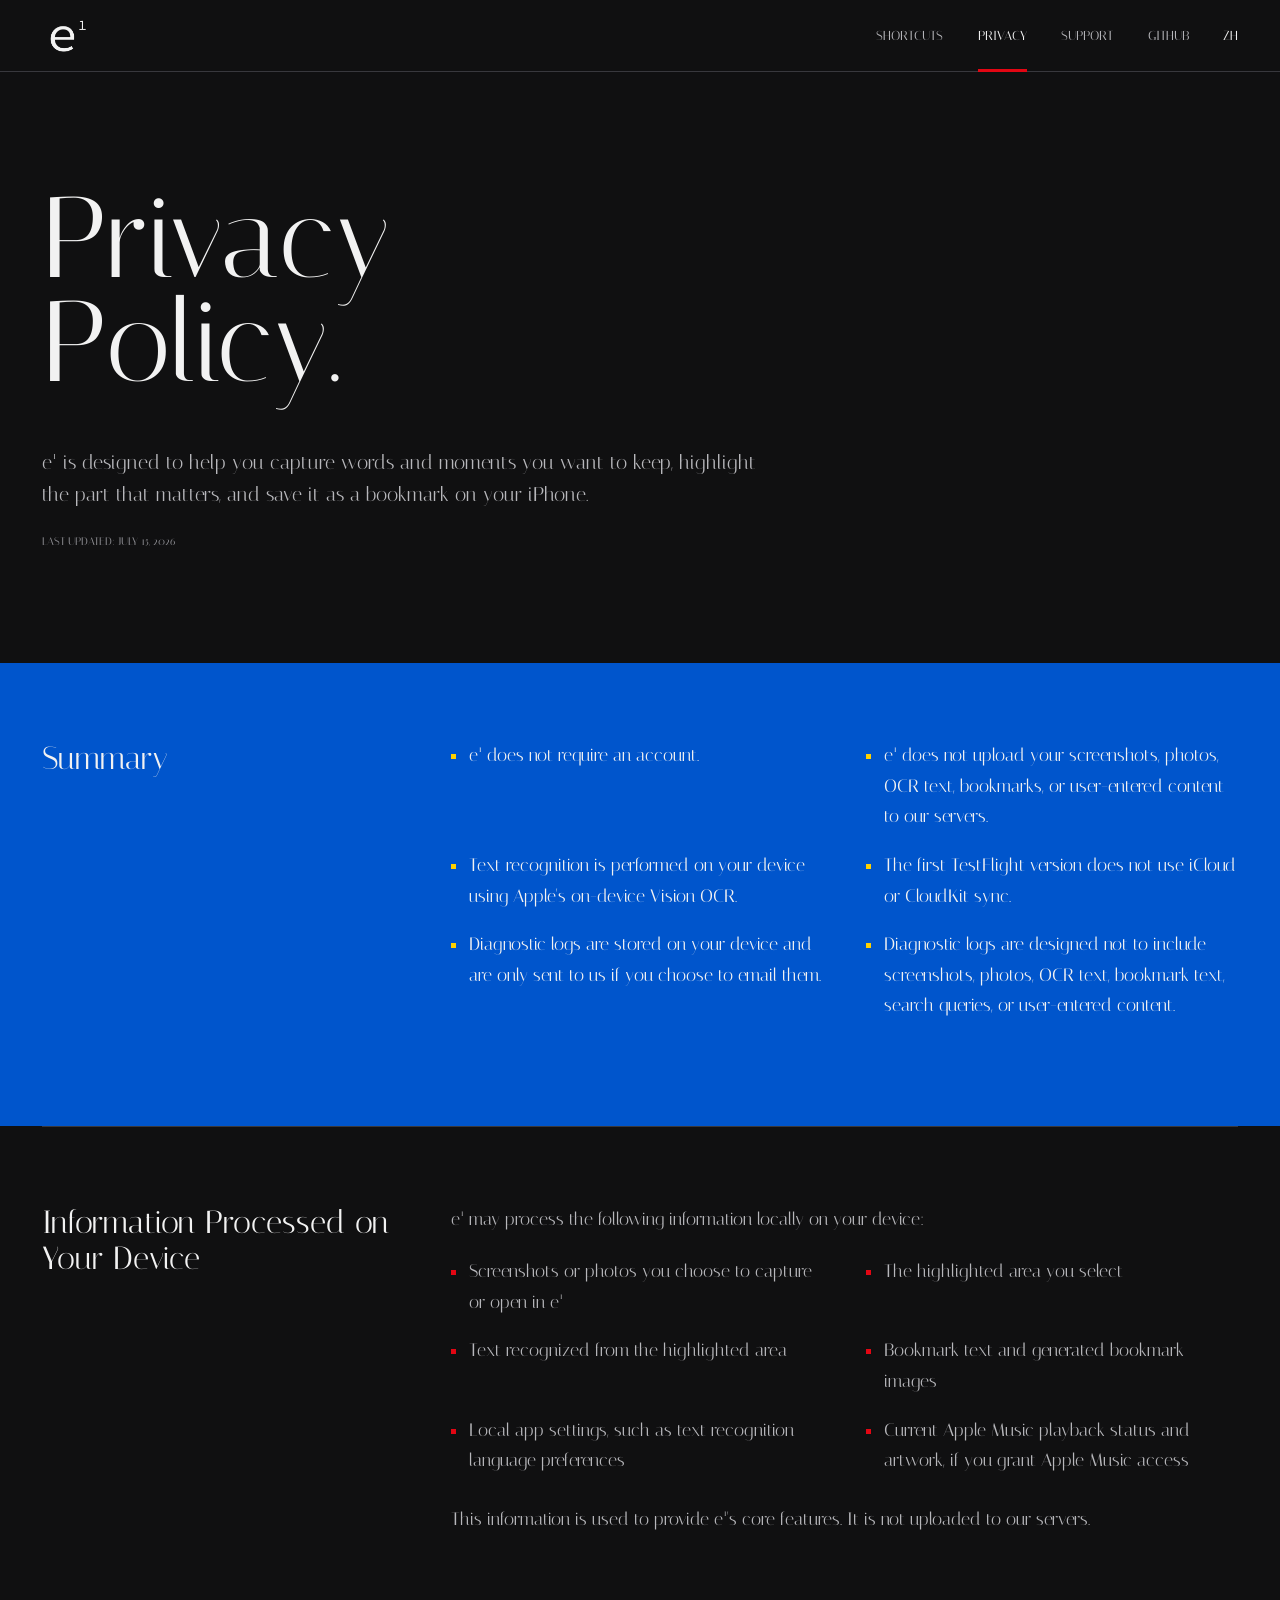
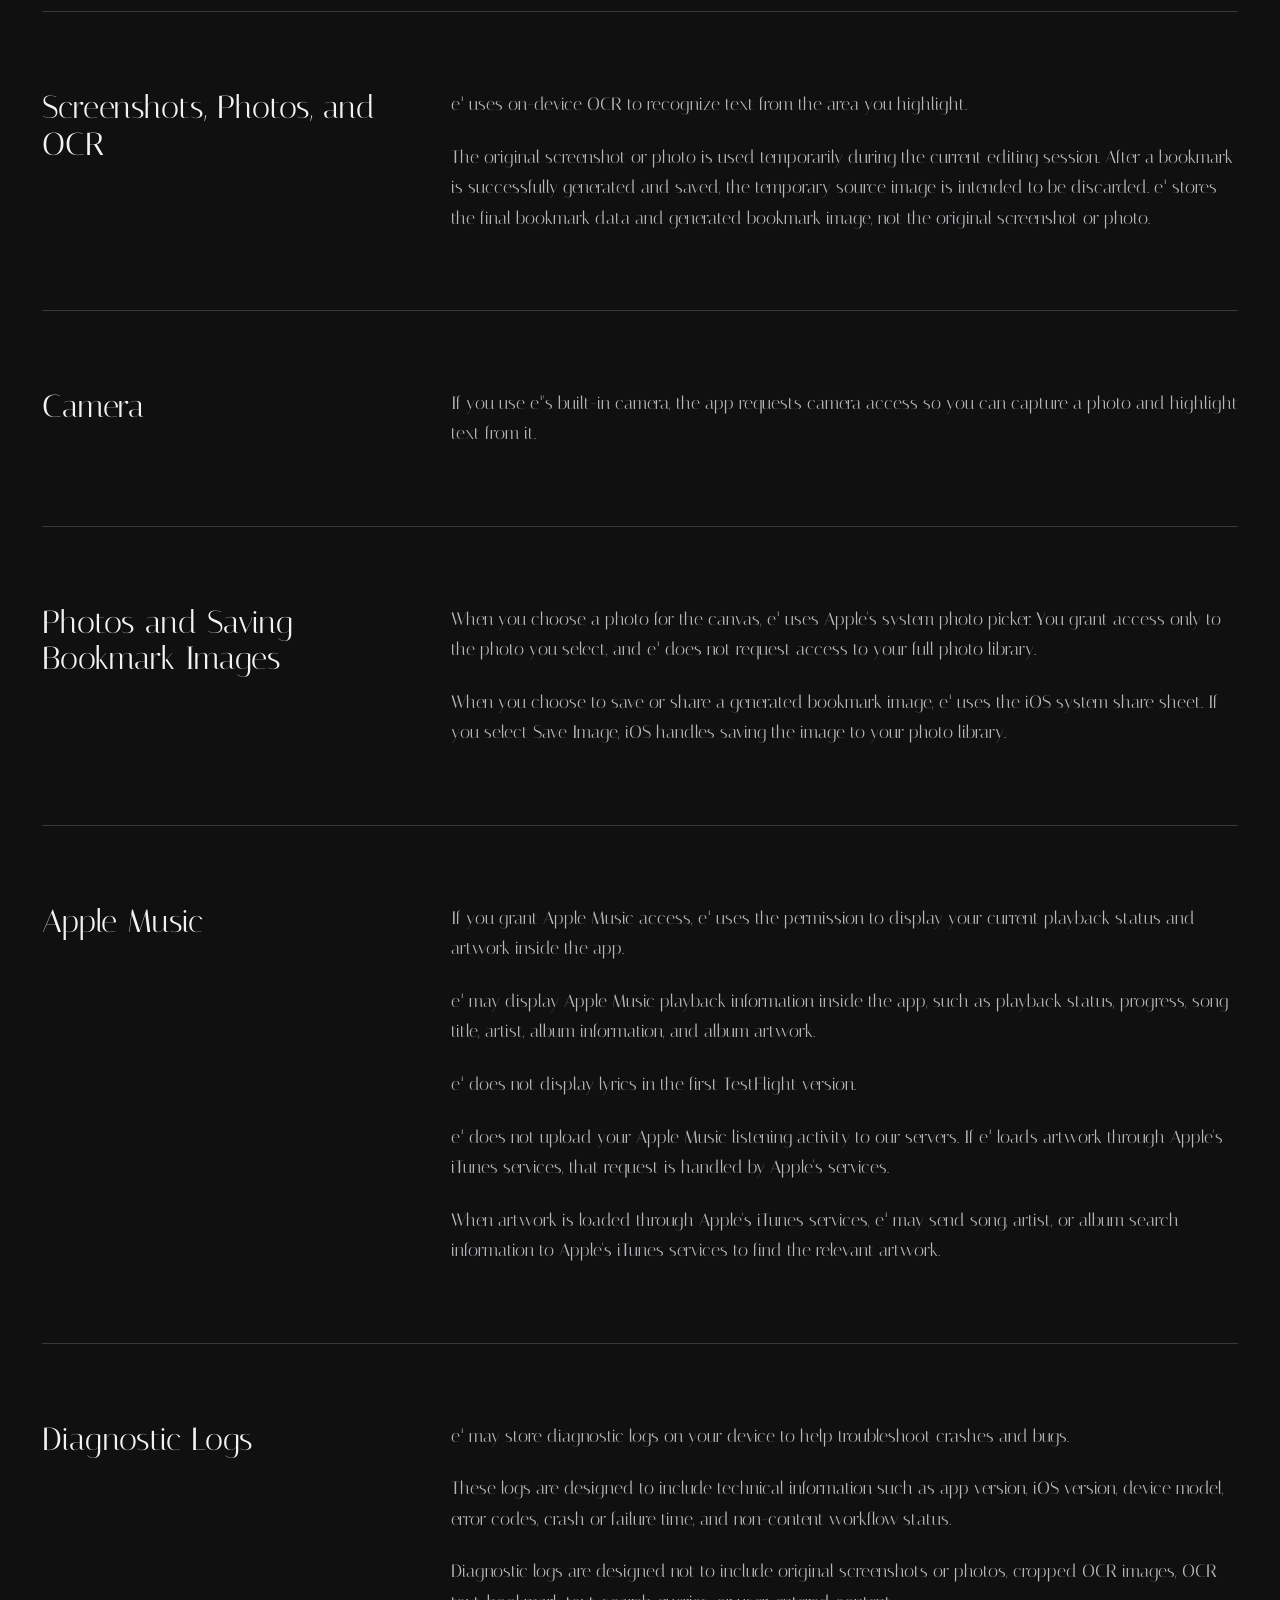
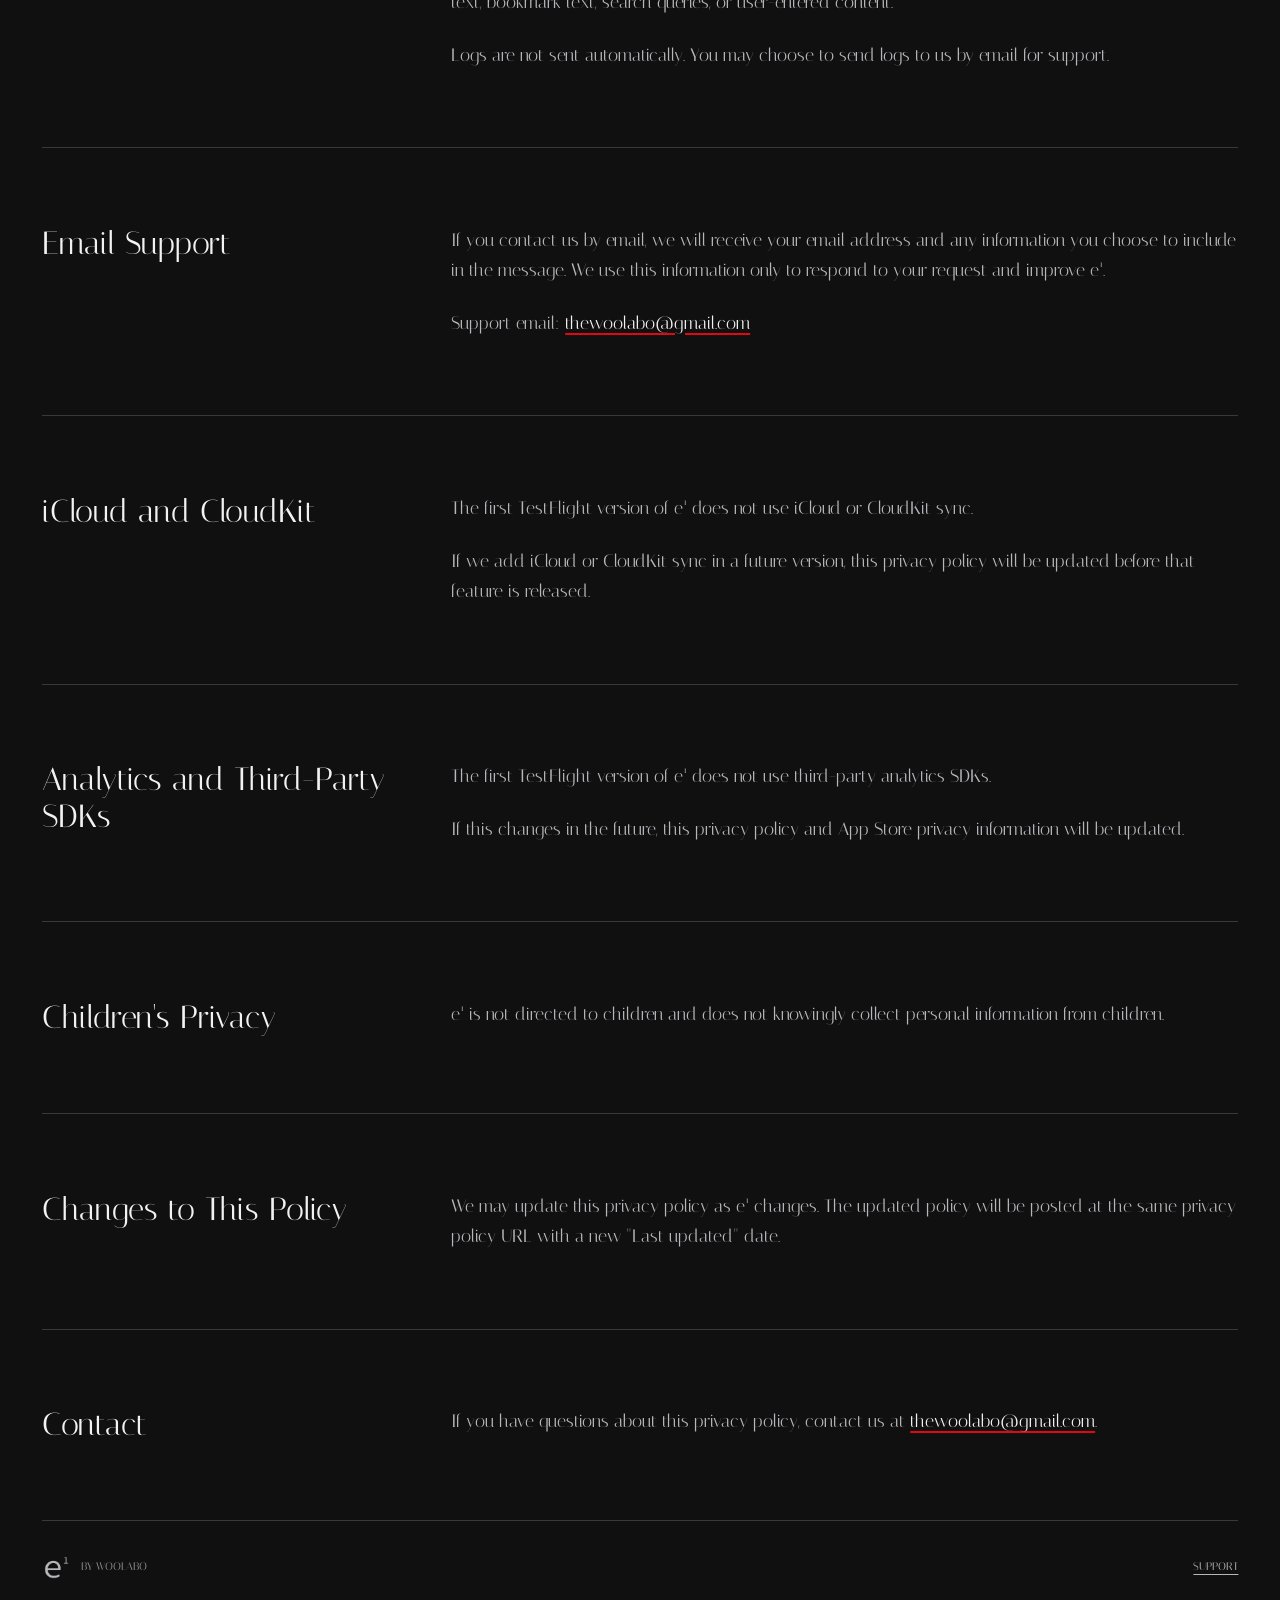
==== commit 900def3b: "Fix responsive layout and add bilingual typography" ====
--- a/privacy-policy/index.html
+++ b/privacy-policy/index.html
@@ -9,155 +9,157 @@
   <link rel="icon" type="image/png" sizes="120x120" href="/assets/app-icon-current.png">
   <link rel="apple-touch-icon" href="/assets/app-icon-current.png">
   <link rel="preload" href="/assets/fonts/JuliusSansOne-Regular.ttf" as="font" type="font/ttf" crossorigin>
-  <link rel="stylesheet" href="/styles.css?v=20260722-1">
+  <link rel="stylesheet" href="/styles.css?v=20260722-2">
+  <script src="/i18n.js" defer></script>
 </head>
 <body class="legal-page">
   <header class="site-header">
     <a class="brand-mark" href="/" aria-label="e¹ home">
       <span class="brand-symbol" aria-hidden="true"></span>
     </a>
-    <nav class="site-nav" aria-label="Primary navigation">
-      <a href="/shortcuts/">Shortcuts</a>
-      <a href="/privacy-policy/" aria-current="page">Privacy</a>
-      <a href="/support/">Support</a>
+    <nav class="site-nav" aria-label="Primary navigation" data-i18n-aria-label="nav.label">
+      <a href="/shortcuts/" data-i18n="nav.shortcuts">Shortcuts</a>
+      <a href="/privacy-policy/" aria-current="page" data-i18n="nav.privacy">Privacy</a>
+      <a href="/support/" data-i18n="nav.support">Support</a>
       <a class="nav-external" href="https://github.com/woolabo" rel="noreferrer">GitHub</a>
+      <button class="language-toggle" type="button" data-language-toggle aria-label="切换至中文">ZH</button>
     </nav>
   </header>
 
   <main class="legal-main">
     <header class="document-hero">
-      <h1>Privacy<br>Policy.</h1>
+      <h1 data-i18n-html="privacy.title">Privacy<br>Policy.</h1>
       <div class="document-intro">
-        <p>e¹ is designed to help you capture words and moments you want to keep, highlight the part that matters, and save it as a bookmark on your iPhone.</p>
-        <span>Last updated: July 15, 2026</span>
+        <p data-i18n="privacy.intro">e¹ is designed to help you capture words and moments you want to keep, highlight the part that matters, and save it as a bookmark on your iPhone.</p>
+        <span data-i18n="privacy.updated">Last updated: July 15, 2026</span>
       </div>
     </header>
 
     <article class="legal-document">
       <section class="legal-section legal-summary">
-        <h2>Summary</h2>
+        <h2 data-i18n="privacy.summary.title">Summary</h2>
         <div class="legal-copy">
           <ul>
-            <li>e¹ does not require an account.</li>
-            <li>e¹ does not upload your screenshots, photos, OCR text, bookmarks, or user-entered content to our servers.</li>
-            <li>Text recognition is performed on your device using Apple's on-device Vision OCR.</li>
-            <li>The first TestFlight version does not use iCloud or CloudKit sync.</li>
-            <li>Diagnostic logs are stored on your device and are only sent to us if you choose to email them.</li>
-            <li>Diagnostic logs are designed not to include screenshots, photos, OCR text, bookmark text, search queries, or user-entered content.</li>
+            <li data-i18n="privacy.summary.account">e¹ does not require an account.</li>
+            <li data-i18n="privacy.summary.upload">e¹ does not upload your screenshots, photos, OCR text, bookmarks, or user-entered content to our servers.</li>
+            <li data-i18n="privacy.summary.ocr">Text recognition is performed on your device using Apple's on-device Vision OCR.</li>
+            <li data-i18n="privacy.summary.icloud">The first TestFlight version does not use iCloud or CloudKit sync.</li>
+            <li data-i18n="privacy.summary.logs">Diagnostic logs are stored on your device and are only sent to us if you choose to email them.</li>
+            <li data-i18n="privacy.summary.logContent">Diagnostic logs are designed not to include screenshots, photos, OCR text, bookmark text, search queries, or user-entered content.</li>
           </ul>
         </div>
       </section>
 
       <section class="legal-section">
-        <h2>Information Processed on Your Device</h2>
+        <h2 data-i18n="privacy.device.title">Information Processed on Your Device</h2>
         <div class="legal-copy">
-          <p>e¹ may process the following information locally on your device:</p>
+          <p data-i18n="privacy.device.intro">e¹ may process the following information locally on your device:</p>
           <ul>
-            <li>Screenshots or photos you choose to capture or open in e¹</li>
-            <li>The highlighted area you select</li>
-            <li>Text recognized from the highlighted area</li>
-            <li>Bookmark text and generated bookmark images</li>
-            <li>Local app settings, such as text recognition language preferences</li>
-            <li>Current Apple Music playback status and artwork, if you grant Apple Music access</li>
+            <li data-i18n="privacy.device.item1">Screenshots or photos you choose to capture or open in e¹</li>
+            <li data-i18n="privacy.device.item2">The highlighted area you select</li>
+            <li data-i18n="privacy.device.item3">Text recognized from the highlighted area</li>
+            <li data-i18n="privacy.device.item4">Bookmark text and generated bookmark images</li>
+            <li data-i18n="privacy.device.item5">Local app settings, such as text recognition language preferences</li>
+            <li data-i18n="privacy.device.item6">Current Apple Music playback status and artwork, if you grant Apple Music access</li>
           </ul>
-          <p>This information is used to provide e¹'s core features. It is not uploaded to our servers.</p>
+          <p data-i18n="privacy.device.outro">This information is used to provide e¹'s core features. It is not uploaded to our servers.</p>
         </div>
       </section>
 
       <section class="legal-section">
-        <h2>Screenshots, Photos, and OCR</h2>
+        <h2 data-i18n="privacy.ocr.title">Screenshots, Photos, and OCR</h2>
         <div class="legal-copy">
-          <p>e¹ uses on-device OCR to recognize text from the area you highlight.</p>
-          <p>The original screenshot or photo is used temporarily during the current editing session. After a bookmark is successfully generated and saved, the temporary source image is intended to be discarded. e¹ stores the final bookmark data and generated bookmark image, not the original screenshot or photo.</p>
+          <p data-i18n="privacy.ocr.p1">e¹ uses on-device OCR to recognize text from the area you highlight.</p>
+          <p data-i18n="privacy.ocr.p2">The original screenshot or photo is used temporarily during the current editing session. After a bookmark is successfully generated and saved, the temporary source image is intended to be discarded. e¹ stores the final bookmark data and generated bookmark image, not the original screenshot or photo.</p>
         </div>
       </section>
 
       <section class="legal-section">
-        <h2>Camera</h2>
+        <h2 data-i18n="privacy.camera.title">Camera</h2>
         <div class="legal-copy">
-          <p>If you use e¹'s built-in camera, the app requests camera access so you can capture a photo and highlight text from it.</p>
+          <p data-i18n="privacy.camera.p1">If you use e¹'s built-in camera, the app requests camera access so you can capture a photo and highlight text from it.</p>
         </div>
       </section>
 
       <section class="legal-section">
-        <h2>Photos and Saving Bookmark Images</h2>
+        <h2 data-i18n="privacy.photos.title">Photos and Saving Bookmark Images</h2>
         <div class="legal-copy">
-          <p>When you choose a photo for the canvas, e¹ uses Apple's system photo picker. You grant access only to the photo you select, and e¹ does not request access to your full photo library.</p>
-          <p>When you choose to save or share a generated bookmark image, e¹ uses the iOS system share sheet. If you select Save Image, iOS handles saving the image to your photo library.</p>
+          <p data-i18n="privacy.photos.p1">When you choose a photo for the canvas, e¹ uses Apple's system photo picker. You grant access only to the photo you select, and e¹ does not request access to your full photo library.</p>
+          <p data-i18n="privacy.photos.p2">When you choose to save or share a generated bookmark image, e¹ uses the iOS system share sheet. If you select Save Image, iOS handles saving the image to your photo library.</p>
         </div>
       </section>
 
       <section class="legal-section">
         <h2>Apple Music</h2>
         <div class="legal-copy">
-          <p>If you grant Apple Music access, e¹ uses the permission to display your current playback status and artwork inside the app.</p>
-          <p>e¹ may display Apple Music playback information inside the app, such as playback status, progress, song title, artist, album information, and album artwork.</p>
-          <p>e¹ does not display lyrics in the first TestFlight version.</p>
-          <p>e¹ does not upload your Apple Music listening activity to our servers. If e¹ loads artwork through Apple's iTunes services, that request is handled by Apple's services.</p>
-          <p>When artwork is loaded through Apple's iTunes services, e¹ may send song, artist, or album search information to Apple's iTunes services to find the relevant artwork.</p>
+          <p data-i18n="privacy.music.p1">If you grant Apple Music access, e¹ uses the permission to display your current playback status and artwork inside the app.</p>
+          <p data-i18n="privacy.music.p2">e¹ may display Apple Music playback information inside the app, such as playback status, progress, song title, artist, album information, and album artwork.</p>
+          <p data-i18n="privacy.music.p3">e¹ does not display lyrics in the first TestFlight version.</p>
+          <p data-i18n="privacy.music.p4">e¹ does not upload your Apple Music listening activity to our servers. If e¹ loads artwork through Apple's iTunes services, that request is handled by Apple's services.</p>
+          <p data-i18n="privacy.music.p5">When artwork is loaded through Apple's iTunes services, e¹ may send song, artist, or album search information to Apple's iTunes services to find the relevant artwork.</p>
         </div>
       </section>
 
       <section class="legal-section">
-        <h2>Diagnostic Logs</h2>
+        <h2 data-i18n="privacy.logs.title">Diagnostic Logs</h2>
         <div class="legal-copy">
-          <p>e¹ may store diagnostic logs on your device to help troubleshoot crashes and bugs.</p>
-          <p>These logs are designed to include technical information such as app version, iOS version, device model, error codes, crash or failure time, and non-content workflow status.</p>
-          <p>Diagnostic logs are designed not to include original screenshots or photos, cropped OCR images, OCR text, bookmark text, search queries, or user-entered content.</p>
-          <p>Logs are not sent automatically. You may choose to send logs to us by email for support.</p>
+          <p data-i18n="privacy.logs.p1">e¹ may store diagnostic logs on your device to help troubleshoot crashes and bugs.</p>
+          <p data-i18n="privacy.logs.p2">These logs are designed to include technical information such as app version, iOS version, device model, error codes, crash or failure time, and non-content workflow status.</p>
+          <p data-i18n="privacy.logs.p3">Diagnostic logs are designed not to include original screenshots or photos, cropped OCR images, OCR text, bookmark text, search queries, or user-entered content.</p>
+          <p data-i18n="privacy.logs.p4">Logs are not sent automatically. You may choose to send logs to us by email for support.</p>
         </div>
       </section>
 
       <section class="legal-section">
-        <h2>Email Support</h2>
+        <h2 data-i18n="privacy.email.title">Email Support</h2>
         <div class="legal-copy">
-          <p>If you contact us by email, we will receive your email address and any information you choose to include in the message. We use this information only to respond to your request and improve e¹.</p>
-          <p>Support email: <a href="mailto:thewoolabo@gmail.com">thewoolabo@gmail.com</a></p>
+          <p data-i18n="privacy.email.p1">If you contact us by email, we will receive your email address and any information you choose to include in the message. We use this information only to respond to your request and improve e¹.</p>
+          <p><span data-i18n="privacy.email.label">Support email:</span> <a href="mailto:thewoolabo@gmail.com">thewoolabo@gmail.com</a></p>
         </div>
       </section>
 
       <section class="legal-section">
-        <h2>iCloud and CloudKit</h2>
+        <h2 data-i18n="privacy.icloud.title">iCloud and CloudKit</h2>
         <div class="legal-copy">
-          <p>The first TestFlight version of e¹ does not use iCloud or CloudKit sync.</p>
-          <p>If we add iCloud or CloudKit sync in a future version, this privacy policy will be updated before that feature is released.</p>
+          <p data-i18n="privacy.icloud.p1">The first TestFlight version of e¹ does not use iCloud or CloudKit sync.</p>
+          <p data-i18n="privacy.icloud.p2">If we add iCloud or CloudKit sync in a future version, this privacy policy will be updated before that feature is released.</p>
         </div>
       </section>
 
       <section class="legal-section">
-        <h2>Analytics and Third-Party SDKs</h2>
+        <h2 data-i18n="privacy.analytics.title">Analytics and Third-Party SDKs</h2>
         <div class="legal-copy">
-          <p>The first TestFlight version of e¹ does not use third-party analytics SDKs.</p>
-          <p>If this changes in the future, this privacy policy and App Store privacy information will be updated.</p>
+          <p data-i18n="privacy.analytics.p1">The first TestFlight version of e¹ does not use third-party analytics SDKs.</p>
+          <p data-i18n="privacy.analytics.p2">If this changes in the future, this privacy policy and App Store privacy information will be updated.</p>
         </div>
       </section>
 
       <section class="legal-section">
-        <h2>Children's Privacy</h2>
+        <h2 data-i18n="privacy.children.title">Children's Privacy</h2>
         <div class="legal-copy">
-          <p>e¹ is not directed to children and does not knowingly collect personal information from children.</p>
+          <p data-i18n="privacy.children.p1">e¹ is not directed to children and does not knowingly collect personal information from children.</p>
         </div>
       </section>
 
       <section class="legal-section">
-        <h2>Changes to This Policy</h2>
+        <h2 data-i18n="privacy.changes.title">Changes to This Policy</h2>
         <div class="legal-copy">
-          <p>We may update this privacy policy as e¹ changes. The updated policy will be posted at the same privacy policy URL with a new "Last updated" date.</p>
+          <p data-i18n="privacy.changes.p1">We may update this privacy policy as e¹ changes. The updated policy will be posted at the same privacy policy URL with a new "Last updated" date.</p>
         </div>
       </section>
 
       <section class="legal-section">
-        <h2>Contact</h2>
+        <h2 data-i18n="privacy.contact.title">Contact</h2>
         <div class="legal-copy">
-          <p>If you have questions about this privacy policy, contact us at <a href="mailto:thewoolabo@gmail.com">thewoolabo@gmail.com</a>.</p>
+          <p><span data-i18n="privacy.contact.p1">If you have questions about this privacy policy, contact us at</span> <a href="mailto:thewoolabo@gmail.com">thewoolabo@gmail.com</a>.</p>
         </div>
       </section>
     </article>
   </main>
 
   <footer class="site-footer">
-    <span>e¹ by Woolabo</span>
-    <a href="/support/">Support</a>
+    <span class="footer-brand"><span class="brand-symbol footer-brand-symbol" aria-hidden="true"></span><span data-i18n="footer.by">by Woolabo</span></span>
+    <a href="/support/" data-i18n="nav.support">Support</a>
   </footer>
 </body>
 </html>
--- a/styles.css
+++ b/styles.css
@@ -1,6 +1,46 @@
 @font-face {
   font-family: "Julius Sans One";
   src: url("/assets/fonts/JuliusSansOne-Regular.ttf") format("truetype");
+  font-display: swap;
+  font-style: normal;
+  font-weight: 400;
+}
+
+@font-face {
+  font-family: "Italiana";
+  src: url("/assets/fonts/Italiana-Regular.ttf") format("truetype");
+  font-display: swap;
+  font-style: normal;
+  font-weight: 400;
+}
+
+@font-face {
+  font-family: "SkyHeart Clear Serif SC";
+  src: url("/assets/fonts/SkyHeartClearSerifSC-Regular.ttf") format("truetype");
+  font-display: swap;
+  font-style: normal;
+  font-weight: 400;
+}
+
+@font-face {
+  font-family: "Zen Kurenaido";
+  src: url("/assets/fonts/ZenKurenaido-Regular.ttf") format("truetype");
+  font-display: swap;
+  font-style: normal;
+  font-weight: 400;
+}
+
+@font-face {
+  font-family: "Gothic A1";
+  src: url("/assets/fonts/GothicA1-Regular.ttf") format("truetype");
+  font-display: swap;
+  font-style: normal;
+  font-weight: 400;
+}
+
+@font-face {
+  font-family: "Baloo Bhaijaan 2";
+  src: url("/assets/fonts/BalooBhaijaan2-Regular.ttf") format("truetype");
   font-display: swap;
   font-style: normal;
   font-weight: 400;
@@ -46,6 +86,15 @@
   letter-spacing: 0;
 }
 
+body.legal-page,
+body.support-page {
+  font-family: "Italiana", Georgia, serif;
+}
+
+html[data-lang="zh"] body {
+  font-family: "SkyHeart Clear Serif SC", "Songti SC", serif;
+}
+
 a {
   color: inherit;
 }
@@ -113,7 +162,8 @@
   white-space: nowrap;
 }
 
-.site-nav a {
+.site-nav a,
+.language-toggle {
   position: relative;
   display: flex;
   align-items: center;
@@ -125,9 +175,21 @@
   transition: color 160ms ease;
 }
 
+.language-toggle {
+  appearance: none;
+  padding: 0;
+  border: 0;
+  color: var(--ink);
+  background: transparent;
+  cursor: pointer;
+  font-family: inherit;
+}
+
 .site-nav a:hover,
 .site-nav a:focus-visible,
-.site-nav a[aria-current="page"] {
+.site-nav a[aria-current="page"],
+.language-toggle:hover,
+.language-toggle:focus-visible {
   color: var(--ink);
 }
 
@@ -215,15 +277,6 @@
   overflow: hidden;
   border-left: 1px solid var(--line);
   background: var(--surface);
-}
-
-.device-color-block {
-  position: absolute;
-  right: 0;
-  bottom: 0;
-  width: 58%;
-  height: 46%;
-  background: var(--blue);
 }
 
 .iphone {
@@ -382,6 +435,18 @@
   text-underline-offset: 4px;
 }
 
+.footer-brand {
+  display: inline-flex;
+  align-items: center;
+  gap: 10px;
+}
+
+.footer-brand .footer-brand-symbol {
+  width: 29px;
+  height: 27px;
+  color: var(--muted);
+}
+
 .shortcuts-main {
   min-height: calc(100dvh - var(--header-height));
 }
@@ -484,29 +549,33 @@
   grid-column: 1;
   align-self: center;
   overflow-wrap: anywhere;
-  font-family: "Julius Sans One", "Helvetica Neue", Arial, sans-serif;
+  font-family: "Italiana", Georgia, serif;
   font-size: clamp(20px, 1.9vw, 28px);
   font-weight: 400;
   line-height: 1.08;
 }
 
 .shortcut-card[lang="zh-Hans"] .shortcut-name {
-  font-family: "PingFang SC", "Hiragino Sans GB", sans-serif;
-  font-weight: 300;
+  font-family: "SkyHeart Clear Serif SC", "Songti SC", serif;
+  font-weight: 400;
 }
 
 .shortcut-card[lang="ja"] .shortcut-name {
-  font-family: "Hiragino Kaku Gothic ProN", "Yu Gothic", sans-serif;
-  font-weight: 300;
+  font-family: "Zen Kurenaido", "Hiragino Mincho ProN", serif;
+  font-weight: 400;
 }
 
 .shortcut-card[lang="ko"] .shortcut-name {
-  font-family: "Apple SD Gothic Neo", sans-serif;
-  font-weight: 300;
+  font-family: "Gothic A1", "Apple SD Gothic Neo", sans-serif;
+  font-weight: 400;
+}
+
+.shortcut-card[lang="ru"] .shortcut-name {
+  font-family: "Zen Kurenaido", serif;
 }
 
 .shortcut-card[lang="ar"] .shortcut-name {
-  font-family: "Geeza Pro", "Arial", sans-serif;
+  font-family: "Baloo Bhaijaan 2", "Geeza Pro", sans-serif;
   font-weight: 400;
   text-align: left;
 }
@@ -615,8 +684,8 @@
 .legal-copy p,
 .legal-copy li {
   color: var(--muted);
-  font-size: clamp(16px, 1.25vw, 18px);
-  line-height: 1.75;
+  font-size: clamp(18px, 1.35vw, 20px);
+  line-height: 1.7;
 }
 
 .legal-copy p {
@@ -834,7 +903,8 @@
     gap: clamp(12px, 3.8vw, 20px);
   }
 
-  .site-nav a {
+  .site-nav a,
+  .language-toggle {
     font-size: 10px;
   }
 
@@ -862,14 +932,11 @@
   }
 
   .device-stage {
-    min-height: 590px;
+    min-height: 0;
+    padding: 32px 20px;
+    overflow: visible;
     border-top: 1px solid var(--line);
     border-left: 0;
-  }
-
-  .device-color-block {
-    width: 62%;
-    height: 38%;
   }
 
   .iphone {
@@ -1010,7 +1077,7 @@
 
   .legal-copy p,
   .legal-copy li {
-    font-size: 16px;
+    font-size: 18px;
   }
 
   .legal-summary {
@@ -1065,7 +1132,8 @@
     gap: 11px;
   }
 
-  .site-nav a {
+  .site-nav a,
+  .language-toggle {
     font-size: 9px;
   }
 
